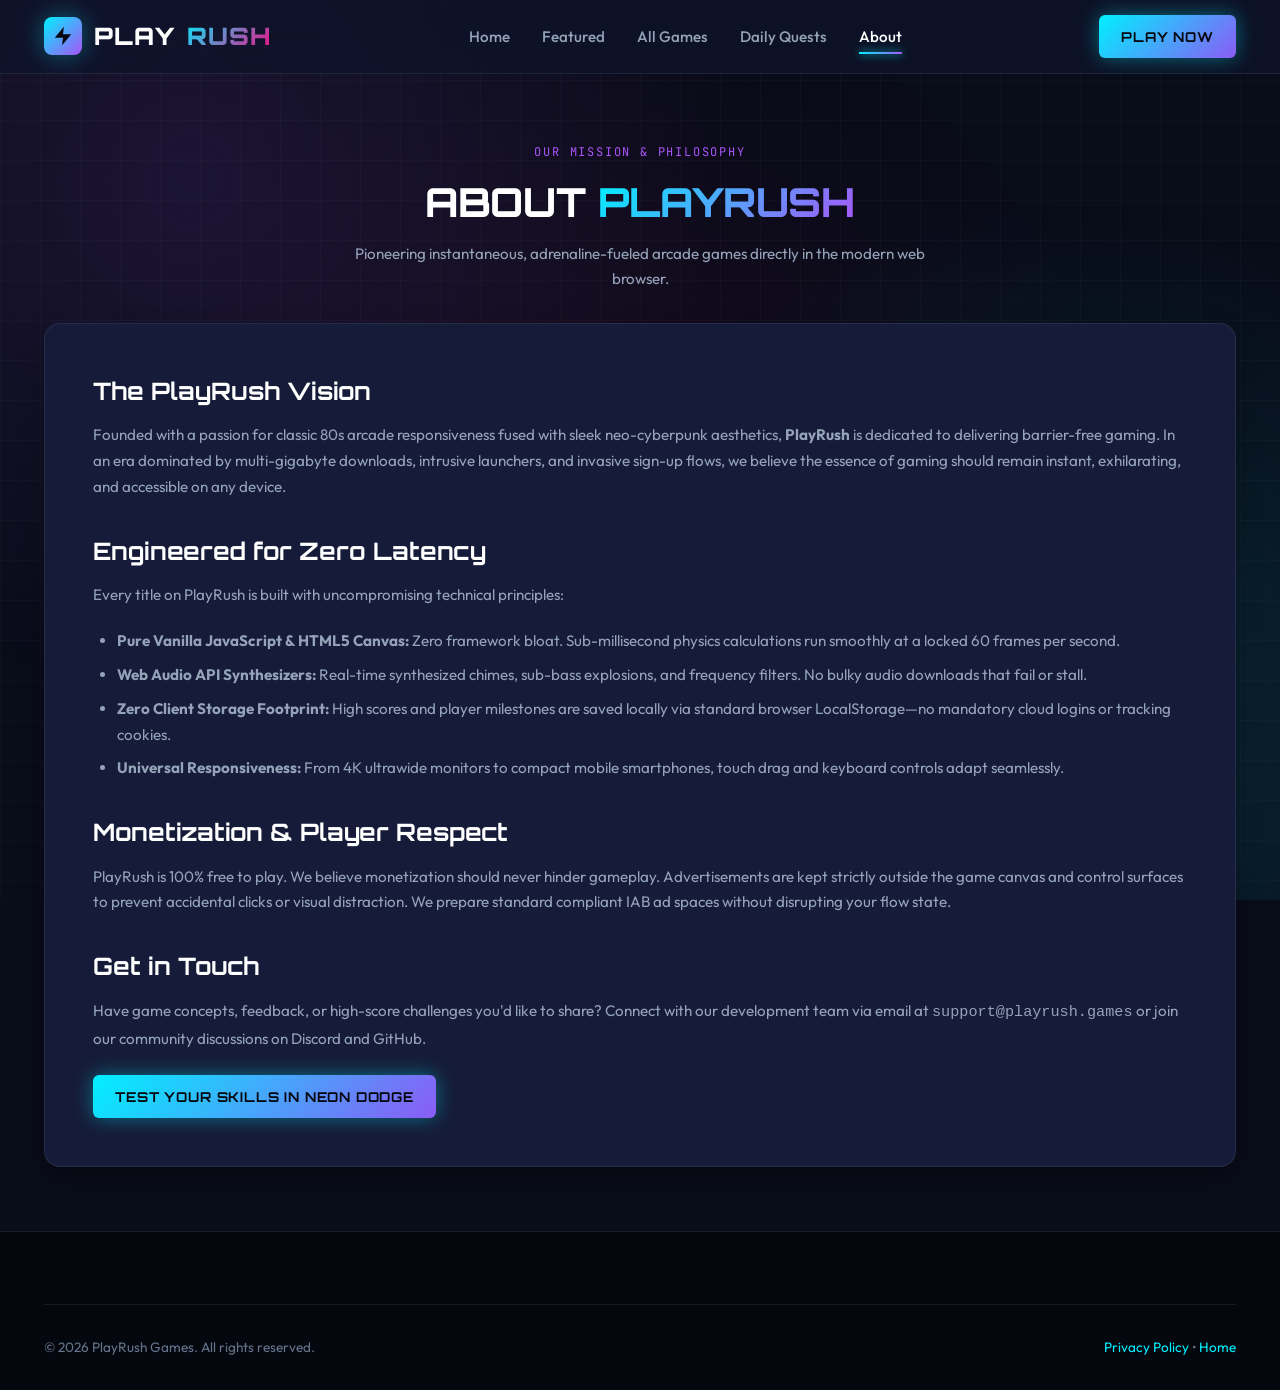
==== about.html @ 9c7b3090 "Initial PlayRush release" ====
<!DOCTYPE html>
<html lang="en">
<head>
  <meta charset="UTF-8">
  <meta name="viewport" content="width=device-width, initial-scale=1.0">
  <title>About PlayRush - Next-Gen Browser Arcade Gaming</title>
  
  <meta name="description" content="Discover the story behind PlayRush, our philosophy on free, instant-play browser gaming, and the engineering powering our high-performance Canvas arcade titles.">
  <meta name="keywords" content="about playrush, browser arcade games, indie game development, html5 gaming, neon dodge">
  <meta name="robots" content="index, follow">
  <link rel="canonical" href="https://playrush.games/about.html">

  <link rel="icon" type="image/svg+xml" href="data:image/svg+xml,<svg xmlns='http://www.w3.org/2000/svg' viewBox='0 0 24 24'><rect width='24' height='24' rx='6' fill='%2300f0ff'/><path d='M13 2L3 14h9l-1 8 10-12h-9l1-8z' fill='%2305070f'/></svg>">
  <link rel="stylesheet" href="style.css">
</head>
<body>

  <!-- Navigation Bar -->
  <header class="navbar" role="banner">
    <div class="container">
      <a href="index.html" class="brand" aria-label="PlayRush Home">
        <div class="brand-icon">
          <svg viewBox="0 0 24 24"><path d="M13 2L3 14h9l-1 8 10-12h-9l1-8z"/></svg>
        </div>
        PLAY<span class="brand-accent">RUSH</span>
      </a>

      <nav aria-label="Main Navigation">
        <ul class="nav-menu">
          <li><a href="index.html#hero" class="nav-link">Home</a></li>
          <li><a href="index.html#featured" class="nav-link">Featured</a></li>
          <li><a href="index.html#games" class="nav-link">All Games</a></li>
          <li><a href="index.html#challenges" class="nav-link">Daily Quests</a></li>
          <li><a href="about.html" class="nav-link active">About</a></li>
        </ul>
      </nav>

      <div class="nav-actions">
        <a href="games/neon-dodge.html" class="btn-primary">
          PLAY NOW
        </a>
        <button class="mobile-toggle" aria-label="Toggle navigation menu">
          <span></span><span></span><span></span>
        </button>
      </div>
    </div>
  </header>

  <main>
    <div class="container">
      <div class="static-page-header">
        <span class="section-tag">OUR MISSION &amp; PHILOSOPHY</span>
        <h1 class="section-title">ABOUT <span>PLAYRUSH</span></h1>
        <p class="section-desc">Pioneering instantaneous, adrenaline-fueled arcade games directly in the modern web browser.</p>
      </div>

      <article class="static-content-card">
        <h2>The PlayRush Vision</h2>
        <p>
          Founded with a passion for classic 80s arcade responsiveness fused with sleek neo-cyberpunk aesthetics, <strong>PlayRush</strong> is dedicated to delivering barrier-free gaming. In an era dominated by multi-gigabyte downloads, intrusive launchers, and invasive sign-up flows, we believe the essence of gaming should remain instant, exhilarating, and accessible on any device.
        </p>

        <h2>Engineered for Zero Latency</h2>
        <p>
          Every title on PlayRush is built with uncompromising technical principles:
        </p>
        <ul>
          <li><strong>Pure Vanilla JavaScript &amp; HTML5 Canvas:</strong> Zero framework bloat. Sub-millisecond physics calculations run smoothly at a locked 60 frames per second.</li>
          <li><strong>Web Audio API Synthesizers:</strong> Real-time synthesized chimes, sub-bass explosions, and frequency filters. No bulky audio downloads that fail or stall.</li>
          <li><strong>Zero Client Storage Footprint:</strong> High scores and player milestones are saved locally via standard browser LocalStorage—no mandatory cloud logins or tracking cookies.</li>
          <li><strong>Universal Responsiveness:</strong> From 4K ultrawide monitors to compact mobile smartphones, touch drag and keyboard controls adapt seamlessly.</li>
        </ul>

        <h2>Monetization &amp; Player Respect</h2>
        <p>
          PlayRush is 100% free to play. We believe monetization should never hinder gameplay. Advertisements are kept strictly outside the game canvas and control surfaces to prevent accidental clicks or visual distraction. We prepare standard compliant IAB ad spaces without disrupting your flow state.
        </p>

        <h2 id="contact">Get in Touch</h2>
        <p>
          Have game concepts, feedback, or high-score challenges you'd like to share? Connect with our development team via email at <code>support@playrush.games</code> or join our community discussions on Discord and GitHub.
        </p>
        <div style="margin-top: 1.5rem;">
          <a href="games/neon-dodge.html" class="btn-primary">TEST YOUR SKILLS IN NEON DODGE</a>
        </div>
      </article>
    </div>
  </main>

  <footer class="footer">
    <div class="container">
      <div class="footer-bottom">
        <div>&copy; 2026 PlayRush Games. All rights reserved.</div>
        <div><a href="privacy.html" style="color: var(--neon-cyan);">Privacy Policy</a> &bull; <a href="index.html" style="color: var(--neon-cyan);">Home</a></div>
      </div>
    </div>
  </footer>

  <script src="script.js"></script>
</body>
</html>
---- style.css ----
/* ==========================================================================
   PlayRush - Modern Gaming Portal Theme
   Tech: Pure CSS3, CSS Custom Properties, Flexbox & Grid, Glassmorphism
   ========================================================================== */

@import url('https://fonts.googleapis.com/css2?family=Orbitron:wght@400;600;700;900&family=Outfit:wght@300;400;500;600;700;800&family=JetBrains+Mono:wght@400;600&display=swap');

:root {
  /* Color Palette */
  --bg-darkest: #05070f;
  --bg-primary: #090c19;
  --bg-secondary: #0f142b;
  --bg-card: #151b38;
  --bg-card-hover: #1c244c;
  --bg-glass: rgba(15, 20, 43, 0.78);
  --bg-glass-card: rgba(21, 27, 56, 0.7);

  /* Neon Accents */
  --neon-cyan: #00f0ff;
  --neon-cyan-glow: rgba(0, 240, 255, 0.5);
  --neon-purple: #a855f7;
  --neon-purple-glow: rgba(168, 85, 247, 0.5);
  --neon-pink: #ff007f;
  --neon-pink-glow: rgba(255, 0, 127, 0.45);
  --neon-green: #00ff88;
  --neon-green-glow: rgba(0, 255, 136, 0.45);
  --neon-amber: #fbbf24;
  --neon-amber-glow: rgba(251, 191, 36, 0.45);

  /* Text Colors */
  --text-main: #f8fafc;
  --text-secondary: #94a3b8;
  --text-muted: #64748b;
  --text-highlight: #ffffff;

  /* Borders & Shadows */
  --border-subtle: rgba(255, 255, 255, 0.08);
  --border-card: rgba(168, 85, 247, 0.2);
  --border-focus: rgba(0, 240, 255, 0.8);
  --shadow-card: 0 10px 30px -10px rgba(0, 0, 0, 0.6);
  --shadow-neon-cyan: 0 0 25px rgba(0, 240, 255, 0.35);
  --shadow-neon-purple: 0 0 25px rgba(168, 85, 247, 0.35);
  --shadow-neon-pink: 0 0 25px rgba(255, 0, 127, 0.35);

  /* Fonts */
  --font-heading: 'Orbitron', -apple-system, BlinkMacSystemFont, sans-serif;
  --font-body: 'Outfit', -apple-system, BlinkMacSystemFont, sans-serif;
  --font-mono: 'JetBrains Mono', monospace;

  /* Transitions */
  --transition-fast: 0.15s ease;
  --transition-normal: 0.3s cubic-bezier(0.16, 1, 0.3, 1);
  --transition-slow: 0.5s cubic-bezier(0.16, 1, 0.3, 1);

  /* Layout */
  --container-max-width: 1240px;
  --nav-height: 74px;
}

/* ==========================================================================
   Base & Reset
   ========================================================================== */
*, *::before, *::after {
  box-sizing: border-box;
  margin: 0;
  padding: 0;
}

html {
  scroll-behavior: smooth;
  font-size: 16px;
  color-scheme: dark;
}

body {
  font-family: var(--font-body);
  background-color: var(--bg-primary);
  color: var(--text-main);
  line-height: 1.6;
  overflow-x: hidden;
  position: relative;
  min-height: 100vh;
  display: flex;
  flex-direction: column;
}

/* Cyber grid ambient background */
body::before {
  content: '';
  position: fixed;
  top: 0;
  left: 0;
  right: 0;
  bottom: 0;
  background-image: 
    linear-gradient(to right, rgba(255, 255, 255, 0.02) 1px, transparent 1px),
    linear-gradient(to bottom, rgba(255, 255, 255, 0.02) 1px, transparent 1px),
    radial-gradient(circle at 15% 20%, rgba(168, 85, 247, 0.12) 0%, transparent 40%),
    radial-gradient(circle at 85% 80%, rgba(0, 240, 255, 0.12) 0%, transparent 40%),
    radial-gradient(circle at 50% 50%, rgba(255, 0, 127, 0.05) 0%, transparent 60%);
  background-size: 40px 40px, 40px 40px, auto, auto, auto;
  pointer-events: none;
  z-index: -1;
}

a {
  color: inherit;
  text-decoration: none;
}

img {
  max-width: 100%;
  display: block;
}

button, input {
  font-family: inherit;
}

button {
  cursor: pointer;
  border: none;
  background: none;
}

/* Container */
.container {
  width: 100%;
  max-width: var(--container-max-width);
  margin-left: auto;
  margin-right: auto;
  padding-left: 1.5rem;
  padding-right: 1.5rem;
}

/* ==========================================================================
   Navigation Bar
   ========================================================================== */
.navbar {
  position: sticky;
  top: 0;
  height: var(--nav-height);
  background-color: var(--bg-glass);
  backdrop-filter: blur(16px);
  -webkit-backdrop-filter: blur(16px);
  border-bottom: 1px solid var(--border-subtle);
  z-index: 1000;
  display: flex;
  align-items: center;
  transition: all var(--transition-normal);
}

.navbar.scrolled {
  background-color: rgba(9, 12, 25, 0.95);
  border-bottom-color: rgba(0, 240, 255, 0.2);
  box-shadow: 0 4px 20px rgba(0, 0, 0, 0.4);
}

.navbar .container {
  display: flex;
  align-items: center;
  justify-content: space-between;
}

/* Brand Logo */
.brand {
  display: flex;
  align-items: center;
  gap: 0.75rem;
  font-family: var(--font-heading);
  font-weight: 900;
  font-size: 1.5rem;
  letter-spacing: 0.05em;
  color: var(--text-highlight);
  text-transform: uppercase;
}

.brand-icon {
  width: 38px;
  height: 38px;
  background: linear-gradient(135deg, var(--neon-cyan), var(--neon-purple));
  border-radius: 8px;
  display: flex;
  align-items: center;
  justify-content: center;
  box-shadow: var(--shadow-neon-cyan);
  transition: transform var(--transition-fast);
}

.brand:hover .brand-icon {
  transform: rotate(10deg) scale(1.08);
}

.brand-icon svg {
  width: 22px;
  height: 22px;
  fill: #05070f;
}

.brand-accent {
  background: linear-gradient(135deg, var(--neon-cyan), var(--neon-pink));
  -webkit-background-clip: text;
  -webkit-text-fill-color: transparent;
}

/* Nav Links */
.nav-menu {
  display: flex;
  align-items: center;
  list-style: none;
  gap: 2rem;
}

.nav-link {
  font-weight: 500;
  font-size: 0.95rem;
  color: var(--text-secondary);
  position: relative;
  padding: 0.5rem 0;
  transition: color var(--transition-fast);
}

.nav-link::after {
  content: '';
  position: absolute;
  bottom: 0;
  left: 0;
  width: 0;
  height: 2px;
  background: linear-gradient(90deg, var(--neon-cyan), var(--neon-purple));
  transition: width var(--transition-normal);
  box-shadow: 0 0 8px var(--neon-cyan);
}

.nav-link:hover, .nav-link.active {
  color: var(--text-highlight);
}

.nav-link:hover::after, .nav-link.active::after {
  width: 100%;
}

/* Nav Actions */
.nav-actions {
  display: flex;
  align-items: center;
  gap: 1rem;
}

.nav-score-badge {
  display: flex;
  align-items: center;
  gap: 0.5rem;
  padding: 0.4rem 0.85rem;
  background: rgba(255, 255, 255, 0.04);
  border: 1px solid var(--border-subtle);
  border-radius: 9999px;
  font-family: var(--font-mono);
  font-size: 0.8rem;
  color: var(--neon-amber);
}

.nav-score-badge svg {
  width: 14px;
  height: 14px;
  fill: var(--neon-amber);
}

/* Primary CTA Button */
.btn-primary {
  display: inline-flex;
  align-items: center;
  justify-content: center;
  gap: 0.5rem;
  padding: 0.65rem 1.4rem;
  background: linear-gradient(135deg, #00f0ff, #8b5cf6);
  color: #05070f;
  font-family: var(--font-heading);
  font-weight: 700;
  font-size: 0.85rem;
  letter-spacing: 0.06em;
  text-transform: uppercase;
  border-radius: 6px;
  position: relative;
  overflow: hidden;
  box-shadow: 0 0 20px rgba(0, 240, 255, 0.4);
  transition: all var(--transition-normal);
}

.btn-primary::before {
  content: '';
  position: absolute;
  top: 0;
  left: -100%;
  width: 100%;
  height: 100%;
  background: linear-gradient(90deg, transparent, rgba(255, 255, 255, 0.4), transparent);
  transition: left 0.6s ease;
}

.btn-primary:hover {
  transform: translateY(-2px);
  box-shadow: 0 0 30px rgba(0, 240, 255, 0.7);
  color: #000;
}

.btn-primary:hover::before {
  left: 100%;
}

.btn-secondary {
  display: inline-flex;
  align-items: center;
  justify-content: center;
  gap: 0.5rem;
  padding: 0.65rem 1.4rem;
  background: rgba(255, 255, 255, 0.05);
  border: 1px solid var(--border-subtle);
  color: var(--text-main);
  font-family: var(--font-heading);
  font-weight: 600;
  font-size: 0.85rem;
  letter-spacing: 0.06em;
  text-transform: uppercase;
  border-radius: 6px;
  transition: all var(--transition-normal);
}

.btn-secondary:hover {
  background: rgba(255, 255, 255, 0.1);
  border-color: var(--neon-purple);
  color: var(--neon-purple);
  box-shadow: var(--shadow-neon-purple);
  transform: translateY(-2px);
}

/* Mobile Toggle Hamburger */
.mobile-toggle {
  display: none;
  flex-direction: column;
  justify-content: space-between;
  width: 26px;
  height: 20px;
  background: none;
  border: none;
  cursor: pointer;
  z-index: 1001;
}

.mobile-toggle span {
  display: block;
  width: 100%;
  height: 2px;
  background-color: var(--text-main);
  border-radius: 2px;
  transition: all var(--transition-normal);
}

.mobile-toggle.active span:nth-child(1) {
  transform: translateY(9px) rotate(45deg);
}

.mobile-toggle.active span:nth-child(2) {
  opacity: 0;
}

.mobile-toggle.active span:nth-child(3) {
  transform: translateY(-9px) rotate(-45deg);
}

/* ==========================================================================
   Hero Section
   ========================================================================== */
.hero {
  position: relative;
  padding: 4.5rem 0 3.5rem;
  overflow: hidden;
}

.hero-layout {
  display: grid;
  grid-template-columns: 1.15fr 0.85fr;
  align-items: center;
  gap: 3.5rem;
}

.hero-tag {
  display: inline-flex;
  align-items: center;
  gap: 0.6rem;
  padding: 0.35rem 0.85rem;
  background: rgba(0, 240, 255, 0.08);
  border: 1px solid rgba(0, 240, 255, 0.25);
  border-radius: 9999px;
  font-family: var(--font-mono);
  font-size: 0.75rem;
  color: var(--neon-cyan);
  text-transform: uppercase;
  letter-spacing: 0.1em;
  margin-bottom: 1.5rem;
}

.pulse-dot {
  width: 8px;
  height: 8px;
  background-color: var(--neon-cyan);
  border-radius: 50%;
  box-shadow: 0 0 10px var(--neon-cyan);
  animation: pulse 1.8s infinite;
}

@keyframes pulse {
  0% { transform: scale(0.9); opacity: 0.6; }
  50% { transform: scale(1.3); opacity: 1; }
  100% { transform: scale(0.9); opacity: 0.6; }
}

.hero-title {
  font-family: var(--font-heading);
  font-size: clamp(2.5rem, 5.5vw, 4.2rem);
  font-weight: 900;
  line-height: 1.05;
  letter-spacing: -0.02em;
  margin-bottom: 1.25rem;
  text-transform: uppercase;
}

.hero-title span {
  display: block;
  background: linear-gradient(135deg, #ffffff 20%, var(--neon-cyan) 60%, var(--neon-purple) 95%);
  -webkit-background-clip: text;
  -webkit-text-fill-color: transparent;
  filter: drop-shadow(0 0 30px rgba(0, 240, 255, 0.3));
}

.hero-subtitle {
  font-size: clamp(1.05rem, 2vw, 1.3rem);
  color: var(--text-secondary);
  max-width: 540px;
  margin-bottom: 2.25rem;
  font-weight: 400;
}

.hero-buttons {
  display: flex;
  flex-wrap: wrap;
  gap: 1.25rem;
  margin-bottom: 2.5rem;
}

.hero-buttons .btn-primary {
  padding: 0.9rem 2.2rem;
  font-size: 1rem;
}

.hero-buttons .btn-secondary {
  padding: 0.9rem 2rem;
  font-size: 1rem;
}

/* Hero Stats */
.hero-features {
  display: flex;
  gap: 2rem;
  border-top: 1px solid var(--border-subtle);
  padding-top: 1.75rem;
}

.hero-feature-item {
  display: flex;
  flex-direction: column;
}

.hero-feature-value {
  font-family: var(--font-heading);
  font-size: 1.4rem;
  font-weight: 800;
  color: var(--text-highlight);
}

.hero-feature-label {
  font-size: 0.8rem;
  color: var(--text-muted);
  text-transform: uppercase;
  letter-spacing: 0.05em;
}

/* Hero Interactive Visual / Showpiece */
.hero-visual {
  position: relative;
}

.hero-preview-card {
  background: linear-gradient(160deg, rgba(21, 27, 56, 0.9) 0%, rgba(13, 17, 39, 0.95) 100%);
  border: 1px solid rgba(0, 240, 255, 0.3);
  border-radius: 16px;
  overflow: hidden;
  box-shadow: 0 20px 50px -10px rgba(0, 0, 0, 0.7), 0 0 30px rgba(0, 240, 255, 0.15);
  transition: transform var(--transition-normal), box-shadow var(--transition-normal);
  position: relative;
}

.hero-preview-card:hover {
  transform: translateY(-6px);
  box-shadow: 0 30px 60px -10px rgba(0, 0, 0, 0.8), 0 0 40px rgba(0, 240, 255, 0.3);
  border-color: var(--neon-cyan);
}

.preview-canvas-wrapper {
  position: relative;
  width: 100%;
  height: 280px;
  background: #060914;
  overflow: hidden;
}

#heroDemoCanvas {
  width: 100%;
  height: 100%;
  display: block;
}

.preview-overlay {
  position: absolute;
  top: 1rem;
  left: 1rem;
  right: 1rem;
  display: flex;
  justify-content: space-between;
  align-items: center;
  pointer-events: none;
}

.live-badge {
  display: flex;
  align-items: center;
  gap: 0.4rem;
  background: rgba(0, 0, 0, 0.65);
  backdrop-filter: blur(8px);
  padding: 0.3rem 0.7rem;
  border-radius: 9999px;
  font-family: var(--font-mono);
  font-size: 0.75rem;
  color: var(--neon-green);
  border: 1px solid rgba(0, 255, 136, 0.3);
}

.live-badge span {
  width: 6px;
  height: 6px;
  background-color: var(--neon-green);
  border-radius: 50%;
  box-shadow: 0 0 6px var(--neon-green);
}

.preview-score-pill {
  background: rgba(0, 0, 0, 0.65);
  backdrop-filter: blur(8px);
  padding: 0.3rem 0.8rem;
  border-radius: 9999px;
  font-family: var(--font-mono);
  font-size: 0.75rem;
  color: var(--neon-amber);
  border: 1px solid rgba(251, 191, 36, 0.3);
}

.preview-content {
  padding: 1.5rem;
  display: flex;
  flex-direction: column;
  gap: 0.75rem;
}

.preview-title-row {
  display: flex;
  align-items: center;
  justify-content: space-between;
}

.preview-game-name {
  font-family: var(--font-heading);
  font-size: 1.3rem;
  font-weight: 800;
  color: var(--text-highlight);
  display: flex;
  align-items: center;
  gap: 0.5rem;
}

.preview-desc {
  font-size: 0.9rem;
  color: var(--text-secondary);
}

.preview-cta-btn {
  margin-top: 0.5rem;
  width: 100%;
  padding: 0.8rem;
  background: linear-gradient(135deg, var(--neon-cyan), var(--neon-purple));
  color: #05070f;
  font-family: var(--font-heading);
  font-weight: 800;
  font-size: 0.9rem;
  letter-spacing: 0.08em;
  text-transform: uppercase;
  border-radius: 8px;
  display: flex;
  align-items: center;
  justify-content: center;
  gap: 0.5rem;
  transition: all var(--transition-normal);
}

.preview-cta-btn:hover {
  transform: translateY(-2px);
  box-shadow: 0 0 25px rgba(0, 240, 255, 0.6);
  color: #000;
}

/* ==========================================================================
   Monetization / Advertisement Container Component
   ========================================================================== */
.ad-slot-wrapper {
  margin: 2.5rem auto;
  width: 100%;
  display: flex;
  flex-direction: column;
  align-items: center;
  justify-content: center;
}

.ad-label {
  font-family: var(--font-mono);
  font-size: 0.65rem;
  text-transform: uppercase;
  letter-spacing: 0.12em;
  color: var(--text-muted);
  margin-bottom: 0.4rem;
  display: flex;
  align-items: center;
  gap: 0.4rem;
}

.ad-label::before, .ad-label::after {
  content: '';
  display: inline-block;
  width: 20px;
  height: 1px;
  background-color: var(--border-subtle);
}

.ad-container {
  width: 100%;
  max-width: 728px;
  min-height: 90px;
  background: rgba(15, 20, 43, 0.4);
  border: 1px dashed rgba(255, 255, 255, 0.12);
  border-radius: 8px;
  display: flex;
  flex-direction: column;
  align-items: center;
  justify-content: center;
  padding: 1rem;
  text-align: center;
  position: relative;
  overflow: hidden;
  transition: border-color var(--transition-normal);
}

.ad-container:hover {
  border-color: rgba(168, 85, 247, 0.3);
}

.ad-container-text {
  font-size: 0.78rem;
  color: var(--text-muted);
  max-width: 480px;
}

.ad-container-text strong {
  color: var(--text-secondary);
}

/* Responsive ad rectangle */
.ad-container.ad-rectangle {
  max-width: 300px;
  min-height: 250px;
}

/* ==========================================================================
   Section Headers
   ========================================================================== */
.section-header {
  text-align: center;
  margin-bottom: 3rem;
  position: relative;
}

.section-tag {
  display: inline-block;
  font-family: var(--font-mono);
  font-size: 0.75rem;
  color: var(--neon-purple);
  text-transform: uppercase;
  letter-spacing: 0.15em;
  margin-bottom: 0.5rem;
}

.section-title {
  font-family: var(--font-heading);
  font-size: clamp(1.8rem, 3.5vw, 2.5rem);
  font-weight: 800;
  color: var(--text-highlight);
  text-transform: uppercase;
  letter-spacing: -0.01em;
}

.section-title span {
  background: linear-gradient(135deg, var(--neon-cyan), var(--neon-purple));
  -webkit-background-clip: text;
  -webkit-text-fill-color: transparent;
}

.section-desc {
  max-width: 600px;
  margin: 0.5rem auto 0;
  color: var(--text-secondary);
  font-size: 0.95rem;
}

/* ==========================================================================
   Featured Game Showcase Section
   ========================================================================== */
.featured-section {
  padding: 3.5rem 0;
}

.featured-card {
  background: linear-gradient(145deg, rgba(21, 27, 56, 0.8) 0%, rgba(13, 17, 39, 0.9) 100%);
  border: 1px solid rgba(0, 240, 255, 0.25);
  border-radius: 20px;
  padding: 2.5rem;
  display: grid;
  grid-template-columns: 1.1fr 0.9fr;
  gap: 3rem;
  align-items: center;
  position: relative;
  overflow: hidden;
  box-shadow: var(--shadow-card), 0 0 40px rgba(0, 240, 255, 0.1);
}

.featured-card::before {
  content: '';
  position: absolute;
  top: 0;
  right: 0;
  width: 300px;
  height: 300px;
  background: radial-gradient(circle, rgba(168, 85, 247, 0.15) 0%, transparent 70%);
  pointer-events: none;
}

.featured-badge-row {
  display: flex;
  align-items: center;
  gap: 0.75rem;
  margin-bottom: 1rem;
}

.badge-featured {
  padding: 0.3rem 0.8rem;
  background: linear-gradient(135deg, var(--neon-pink), var(--neon-purple));
  color: #fff;
  border-radius: 6px;
  font-family: var(--font-heading);
  font-size: 0.7rem;
  font-weight: 700;
  letter-spacing: 0.08em;
  text-transform: uppercase;
}

.badge-genre {
  padding: 0.3rem 0.8rem;
  background: rgba(255, 255, 255, 0.06);
  border: 1px solid var(--border-subtle);
  border-radius: 6px;
  font-family: var(--font-mono);
  font-size: 0.7rem;
  color: var(--neon-cyan);
}

.featured-title {
  font-family: var(--font-heading);
  font-size: 2.4rem;
  font-weight: 900;
  color: var(--text-highlight);
  margin-bottom: 0.75rem;
  text-transform: uppercase;
}

.featured-title span {
  color: var(--neon-cyan);
  text-shadow: 0 0 20px var(--neon-cyan-glow);
}

.featured-description {
  color: var(--text-secondary);
  font-size: 1rem;
  margin-bottom: 1.75rem;
  line-height: 1.7;
}

.featured-stats-grid {
  display: grid;
  grid-template-columns: repeat(3, 1fr);
  gap: 1rem;
  margin-bottom: 2rem;
  background: rgba(9, 12, 25, 0.6);
  padding: 1rem 1.25rem;
  border-radius: 12px;
  border: 1px solid var(--border-subtle);
}

.stat-item {
  display: flex;
  flex-direction: column;
}

.stat-label {
  font-size: 0.75rem;
  color: var(--text-muted);
  text-transform: uppercase;
  font-family: var(--font-mono);
}

.stat-value {
  font-family: var(--font-heading);
  font-size: 1.2rem;
  font-weight: 700;
  color: var(--text-highlight);
}

.stat-value.highlight {
  color: var(--neon-amber);
  text-shadow: 0 0 10px var(--neon-amber-glow);
}

.featured-actions {
  display: flex;
  align-items: center;
  gap: 1.25rem;
  flex-wrap: wrap;
}

/* Featured Media Graphic */
.featured-graphic {
  position: relative;
  aspect-ratio: 16 / 10;
  border-radius: 14px;
  overflow: hidden;
  background: #060814;
  border: 1px solid rgba(0, 240, 255, 0.3);
  box-shadow: 0 10px 30px rgba(0, 0, 0, 0.5);
}

.featured-graphic-inner {
  width: 100%;
  height: 100%;
  display: flex;
  align-items: center;
  justify-content: center;
  position: relative;
  background: radial-gradient(circle at center, #151b38 0%, #060814 100%);
}

.featured-graphic svg.game-art {
  width: 80%;
  height: 80%;
  filter: drop-shadow(0 0 20px rgba(0, 240, 255, 0.5));
  animation: floatArt 4s ease-in-out infinite;
}

@keyframes floatArt {
  0%, 100% { transform: translateY(0) rotate(0deg); }
  50% { transform: translateY(-8px) rotate(1deg); }
}

/* ==========================================================================
   Games Collection / Grid Section
   ========================================================================== */
.games-section {
  padding: 4rem 0;
}

/* Filter Tabs */
.filter-bar {
  display: flex;
  align-items: center;
  justify-content: center;
  gap: 0.75rem;
  margin-bottom: 2.5rem;
  flex-wrap: wrap;
}

.filter-btn {
  padding: 0.55rem 1.25rem;
  background: rgba(255, 255, 255, 0.04);
  border: 1px solid var(--border-subtle);
  border-radius: 9999px;
  color: var(--text-secondary);
  font-size: 0.85rem;
  font-weight: 600;
  transition: all var(--transition-fast);
}

.filter-btn:hover {
  background: rgba(255, 255, 255, 0.09);
  color: var(--text-highlight);
}

.filter-btn.active {
  background: linear-gradient(135deg, rgba(0, 240, 255, 0.2), rgba(168, 85, 247, 0.2));
  border-color: var(--neon-cyan);
  color: var(--neon-cyan);
  box-shadow: 0 0 15px rgba(0, 240, 255, 0.25);
}

/* Game Cards Grid */
.games-grid {
  display: grid;
  grid-template-columns: repeat(auto-fill, minmax(320px, 1fr));
  gap: 2rem;
}

.game-card {
  background: var(--bg-card);
  border: 1px solid var(--border-subtle);
  border-radius: 16px;
  overflow: hidden;
  transition: all var(--transition-normal);
  display: flex;
  flex-direction: column;
  position: relative;
}

.game-card:hover {
  transform: translateY(-8px);
  border-color: rgba(0, 240, 255, 0.4);
  box-shadow: 0 20px 40px -10px rgba(0, 0, 0, 0.7), 0 0 25px rgba(0, 240, 255, 0.2);
}

.game-card-thumb {
  position: relative;
  aspect-ratio: 16 / 9;
  background: #0a0d1d;
  overflow: hidden;
  display: flex;
  align-items: center;
  justify-content: center;
}

.game-card-thumb svg {
  width: 60%;
  height: 60%;
  transition: transform var(--transition-normal);
}

.game-card:hover .game-card-thumb svg {
  transform: scale(1.1);
}

.game-card-badge {
  position: absolute;
  top: 0.85rem;
  left: 0.85rem;
  padding: 0.25rem 0.65rem;
  border-radius: 6px;
  font-family: var(--font-heading);
  font-size: 0.65rem;
  font-weight: 700;
  letter-spacing: 0.05em;
  text-transform: uppercase;
}

.badge-live {
  background: var(--neon-green);
  color: #05070f;
  box-shadow: 0 0 10px rgba(0, 255, 136, 0.5);
}

.badge-soon {
  background: rgba(168, 85, 247, 0.25);
  border: 1px solid var(--neon-purple);
  color: #d8b4fe;
}

.game-card-rating {
  position: absolute;
  top: 0.85rem;
  right: 0.85rem;
  background: rgba(0, 0, 0, 0.7);
  backdrop-filter: blur(6px);
  padding: 0.25rem 0.6rem;
  border-radius: 9999px;
  font-family: var(--font-mono);
  font-size: 0.75rem;
  color: var(--neon-amber);
  display: flex;
  align-items: center;
  gap: 0.3rem;
}

.game-card-rating svg {
  width: 12px;
  height: 12px;
  fill: var(--neon-amber);
}

.game-card-body {
  padding: 1.5rem;
  display: flex;
  flex-direction: column;
  flex-grow: 1;
}

.game-card-tags {
  display: flex;
  gap: 0.5rem;
  margin-bottom: 0.6rem;
  flex-wrap: wrap;
}

.game-mini-tag {
  font-family: var(--font-mono);
  font-size: 0.65rem;
  color: var(--text-muted);
  background: rgba(255, 255, 255, 0.03);
  padding: 0.15rem 0.5rem;
  border-radius: 4px;
}

.game-card-title {
  font-family: var(--font-heading);
  font-size: 1.25rem;
  font-weight: 700;
  color: var(--text-highlight);
  margin-bottom: 0.5rem;
}

.game-card-desc {
  font-size: 0.85rem;
  color: var(--text-secondary);
  line-height: 1.5;
  margin-bottom: 1.25rem;
  flex-grow: 1;
}

.game-card-footer {
  display: flex;
  align-items: center;
  justify-content: space-between;
  border-top: 1px solid var(--border-subtle);
  padding-top: 1rem;
}

.game-card-btn {
  width: 100%;
  padding: 0.65rem 1rem;
  border-radius: 6px;
  font-family: var(--font-heading);
  font-size: 0.8rem;
  font-weight: 700;
  letter-spacing: 0.05em;
  text-transform: uppercase;
  text-align: center;
  transition: all var(--transition-fast);
}

.game-card-btn.playable {
  background: linear-gradient(135deg, var(--neon-cyan), var(--neon-purple));
  color: #05070f;
  box-shadow: 0 0 15px rgba(0, 240, 255, 0.3);
}

.game-card-btn.playable:hover {
  box-shadow: 0 0 25px rgba(0, 240, 255, 0.6);
  transform: translateY(-2px);
}

.game-card-btn.disabled {
  background: rgba(255, 255, 255, 0.05);
  border: 1px solid var(--border-subtle);
  color: var(--text-muted);
  cursor: pointer;
}

.game-card-btn.disabled:hover {
  background: rgba(255, 255, 255, 0.08);
  color: var(--neon-purple);
  border-color: var(--neon-purple);
}

/* ==========================================================================
   Daily Challenges Section
   ========================================================================== */
.challenges-section {
  padding: 4rem 0;
  position: relative;
}

.challenge-box {
  background: linear-gradient(160deg, rgba(21, 27, 56, 0.8) 0%, rgba(15, 20, 43, 0.95) 100%);
  border: 1px solid var(--border-card);
  border-radius: 20px;
  padding: 2.5rem;
  box-shadow: var(--shadow-card);
}

.challenge-header-row {
  display: flex;
  align-items: center;
  justify-content: space-between;
  margin-bottom: 2rem;
  flex-wrap: wrap;
  gap: 1rem;
}

.challenge-countdown {
  display: flex;
  align-items: center;
  gap: 0.6rem;
  background: rgba(0, 0, 0, 0.4);
  padding: 0.5rem 1rem;
  border-radius: 9999px;
  border: 1px solid var(--border-subtle);
  font-family: var(--font-mono);
  font-size: 0.85rem;
  color: var(--neon-cyan);
}

.challenge-countdown svg {
  width: 16px;
  height: 16px;
  fill: var(--neon-cyan);
}

.challenge-cards-grid {
  display: grid;
  grid-template-columns: repeat(auto-fit, minmax(280px, 1fr));
  gap: 1.5rem;
}

.challenge-item {
  background: rgba(9, 12, 25, 0.6);
  border: 1px solid var(--border-subtle);
  border-radius: 14px;
  padding: 1.5rem;
  display: flex;
  flex-direction: column;
  gap: 1rem;
  position: relative;
  transition: all var(--transition-normal);
}

.challenge-item:hover {
  border-color: rgba(168, 85, 247, 0.4);
  transform: translateY(-3px);
}

.challenge-item.completed {
  border-color: rgba(0, 255, 136, 0.4);
  background: rgba(0, 255, 136, 0.03);
}

.challenge-top {
  display: flex;
  align-items: flex-start;
  justify-content: space-between;
}

.challenge-icon-box {
  width: 44px;
  height: 44px;
  border-radius: 10px;
  display: flex;
  align-items: center;
  justify-content: center;
  background: rgba(168, 85, 247, 0.15);
  border: 1px solid rgba(168, 85, 247, 0.3);
}

.challenge-icon-box svg {
  width: 22px;
  height: 22px;
  fill: var(--neon-purple);
}

.challenge-xp-badge {
  font-family: var(--font-mono);
  font-size: 0.75rem;
  color: var(--neon-amber);
  background: rgba(251, 191, 36, 0.1);
  border: 1px solid rgba(251, 191, 36, 0.25);
  padding: 0.2rem 0.5rem;
  border-radius: 6px;
}

.challenge-title {
  font-family: var(--font-heading);
  font-size: 1.05rem;
  font-weight: 700;
  color: var(--text-highlight);
}

.challenge-desc {
  font-size: 0.85rem;
  color: var(--text-secondary);
}

.challenge-progress-bar-bg {
  width: 100%;
  height: 8px;
  background: rgba(255, 255, 255, 0.08);
  border-radius: 9999px;
  overflow: hidden;
  position: relative;
}

.challenge-progress-fill {
  height: 100%;
  background: linear-gradient(90deg, var(--neon-cyan), var(--neon-purple));
  border-radius: 9999px;
  transition: width 0.6s ease;
}

.challenge-item.completed .challenge-progress-fill {
  background: linear-gradient(90deg, #00ff88, #00f0ff);
}

.challenge-progress-labels {
  display: flex;
  justify-content: space-between;
  font-family: var(--font-mono);
  font-size: 0.75rem;
  color: var(--text-muted);
}

/* ==========================================================================
   How to Play Section
   ========================================================================== */
.how-section {
  padding: 4rem 0;
}

.steps-grid {
  display: grid;
  grid-template-columns: repeat(auto-fit, minmax(250px, 1fr));
  gap: 1.75rem;
}

.step-card {
  background: var(--bg-card);
  border: 1px solid var(--border-subtle);
  border-radius: 16px;
  padding: 2rem 1.5rem;
  text-align: center;
  position: relative;
  transition: all var(--transition-normal);
}

.step-card:hover {
  transform: translateY(-5px);
  border-color: var(--neon-cyan);
  box-shadow: 0 10px 30px rgba(0, 0, 0, 0.5), 0 0 20px rgba(0, 240, 255, 0.15);
}

.step-number {
  position: absolute;
  top: -16px;
  left: 50%;
  transform: translateX(-50%);
  width: 32px;
  height: 32px;
  background: linear-gradient(135deg, var(--neon-cyan), var(--neon-purple));
  color: #05070f;
  border-radius: 50%;
  display: flex;
  align-items: center;
  justify-content: center;
  font-family: var(--font-heading);
  font-weight: 800;
  font-size: 0.85rem;
  box-shadow: 0 0 15px rgba(0, 240, 255, 0.5);
}

.step-icon {
  width: 56px;
  height: 56px;
  margin: 0.5rem auto 1.25rem;
  background: rgba(255, 255, 255, 0.04);
  border: 1px solid var(--border-subtle);
  border-radius: 12px;
  display: flex;
  align-items: center;
  justify-content: center;
}

.step-icon svg {
  width: 28px;
  height: 28px;
  fill: var(--neon-cyan);
}

.step-title {
  font-family: var(--font-heading);
  font-size: 1.15rem;
  font-weight: 700;
  color: var(--text-highlight);
  margin-bottom: 0.5rem;
}

.step-desc {
  font-size: 0.85rem;
  color: var(--text-secondary);
  line-height: 1.5;
}

/* ==========================================================================
   Toast Notification System
   ========================================================================== */
.toast-container {
  position: fixed;
  bottom: 2rem;
  right: 2rem;
  display: flex;
  flex-direction: column;
  gap: 0.75rem;
  z-index: 9999;
  pointer-events: none;
}

.toast {
  pointer-events: auto;
  min-width: 280px;
  max-width: 380px;
  background: rgba(15, 20, 43, 0.95);
  backdrop-filter: blur(12px);
  border: 1px solid var(--neon-cyan);
  border-radius: 10px;
  padding: 0.85rem 1.25rem;
  display: flex;
  align-items: center;
  gap: 0.75rem;
  box-shadow: 0 10px 30px rgba(0, 0, 0, 0.6), 0 0 15px rgba(0, 240, 255, 0.3);
  animation: slideInToast 0.3s cubic-bezier(0.16, 1, 0.3, 1) forwards;
}

.toast.fade-out {
  animation: fadeOutToast 0.3s forwards;
}

@keyframes slideInToast {
  from { transform: translateX(100%); opacity: 0; }
  to { transform: translateX(0); opacity: 1; }
}

@keyframes fadeOutToast {
  from { transform: translateX(0); opacity: 1; }
  to { transform: translateX(100%); opacity: 0; }
}

.toast-icon {
  width: 20px;
  height: 20px;
  flex-shrink: 0;
  fill: var(--neon-cyan);
}

.toast-msg {
  font-size: 0.85rem;
  color: var(--text-main);
}

/* ==========================================================================
   Footer
   ========================================================================== */
.footer {
  margin-top: auto;
  background-color: var(--bg-darkest);
  border-top: 1px solid var(--border-subtle);
  padding: 4.5rem 0 2rem;
  position: relative;
}

.footer-grid {
  display: grid;
  grid-template-columns: 1.5fr 1fr 1fr 1fr;
  gap: 3rem;
  margin-bottom: 3.5rem;
}

.footer-brand-col p {
  color: var(--text-secondary);
  font-size: 0.9rem;
  margin: 1rem 0 1.5rem;
  max-width: 320px;
}

.social-links {
  display: flex;
  gap: 0.75rem;
}

.social-btn {
  width: 38px;
  height: 38px;
  border-radius: 8px;
  background: rgba(255, 255, 255, 0.04);
  border: 1px solid var(--border-subtle);
  display: flex;
  align-items: center;
  justify-content: center;
  transition: all var(--transition-fast);
}

.social-btn svg {
  width: 18px;
  height: 18px;
  fill: var(--text-secondary);
}

.social-btn:hover {
  background: rgba(0, 240, 255, 0.1);
  border-color: var(--neon-cyan);
}

.social-btn:hover svg {
  fill: var(--neon-cyan);
}

.footer-col h4 {
  font-family: var(--font-heading);
  font-size: 0.95rem;
  font-weight: 700;
  color: var(--text-highlight);
  text-transform: uppercase;
  letter-spacing: 0.06em;
  margin-bottom: 1.25rem;
}

.footer-links {
  list-style: none;
  display: flex;
  flex-direction: column;
  gap: 0.7rem;
}

.footer-links a {
  color: var(--text-secondary);
  font-size: 0.88rem;
  transition: color var(--transition-fast);
}

.footer-links a:hover {
  color: var(--neon-cyan);
  padding-left: 4px;
}

.footer-bottom {
  border-top: 1px solid var(--border-subtle);
  padding-top: 2rem;
  display: flex;
  align-items: center;
  justify-content: space-between;
  flex-wrap: wrap;
  gap: 1rem;
  font-size: 0.85rem;
  color: var(--text-muted);
}

/* ==========================================================================
   Static Pages (About & Privacy)
   ========================================================================== */
.static-page-header {
  padding: 4rem 0 2rem;
  text-align: center;
}

.static-content-card {
  background: var(--bg-card);
  border: 1px solid var(--border-subtle);
  border-radius: 16px;
  padding: 3rem;
  margin-bottom: 4rem;
  box-shadow: var(--shadow-card);
}

.static-content-card h2 {
  font-family: var(--font-heading);
  font-size: 1.5rem;
  color: var(--text-highlight);
  margin: 2rem 0 0.75rem;
}

.static-content-card h2:first-child {
  margin-top: 0;
}

.static-content-card p, .static-content-card ul {
  color: var(--text-secondary);
  font-size: 0.95rem;
  line-height: 1.7;
  margin-bottom: 1.25rem;
}

.static-content-card ul {
  padding-left: 1.5rem;
}

.static-content-card li {
  margin-bottom: 0.5rem;
}

/* ==========================================================================
   Responsive Breakpoints
   ========================================================================== */
@media (max-width: 992px) {
  .hero-layout {
    grid-template-columns: 1fr;
    gap: 2.5rem;
    text-align: center;
  }

  .hero-tag {
    margin-left: auto;
    margin-right: auto;
  }

  .hero-subtitle {
    margin-left: auto;
    margin-right: auto;
  }

  .hero-buttons {
    justify-content: center;
  }

  .hero-features {
    justify-content: center;
  }

  .featured-card {
    grid-template-columns: 1fr;
    gap: 2rem;
  }

  .footer-grid {
    grid-template-columns: 1fr 1fr;
    gap: 2rem;
  }
}

@media (max-width: 768px) {
  .mobile-toggle {
    display: flex;
  }

  .nav-menu {
    position: fixed;
    top: var(--nav-height);
    left: 0;
    right: 0;
    background-color: rgba(9, 12, 25, 0.98);
    backdrop-filter: blur(20px);
    flex-direction: column;
    padding: 2.5rem 1.5rem;
    gap: 1.5rem;
    border-bottom: 1px solid var(--border-subtle);
    transform: translateY(-120%);
    opacity: 0;
    visibility: hidden;
    transition: all var(--transition-normal);
  }

  .nav-menu.open {
    transform: translateY(0);
    opacity: 1;
    visibility: visible;
  }

  .nav-actions .btn-primary {
    display: none;
  }

  .featured-stats-grid {
    grid-template-columns: 1fr;
    gap: 0.75rem;
  }

  .footer-grid {
    grid-template-columns: 1fr;
    gap: 2.5rem;
  }

  .footer-bottom {
    flex-direction: column;
    text-align: center;
  }
}
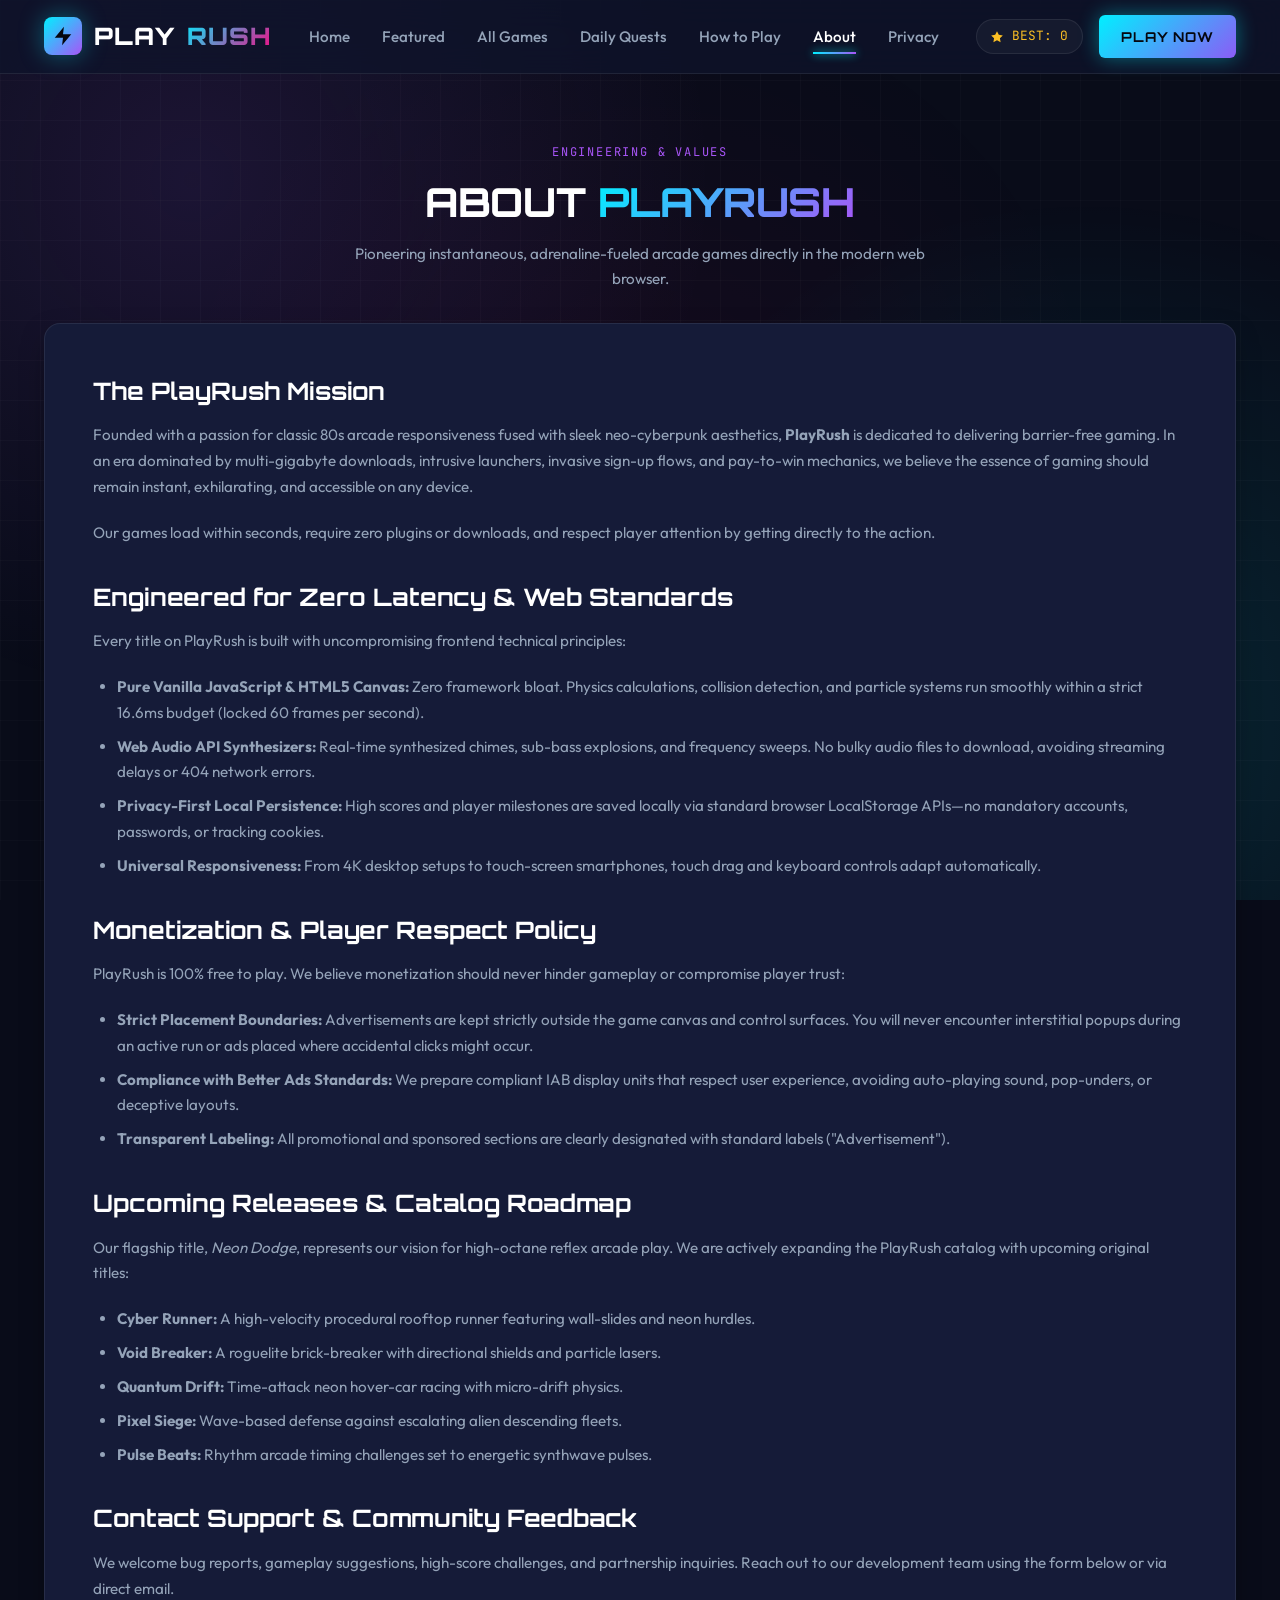
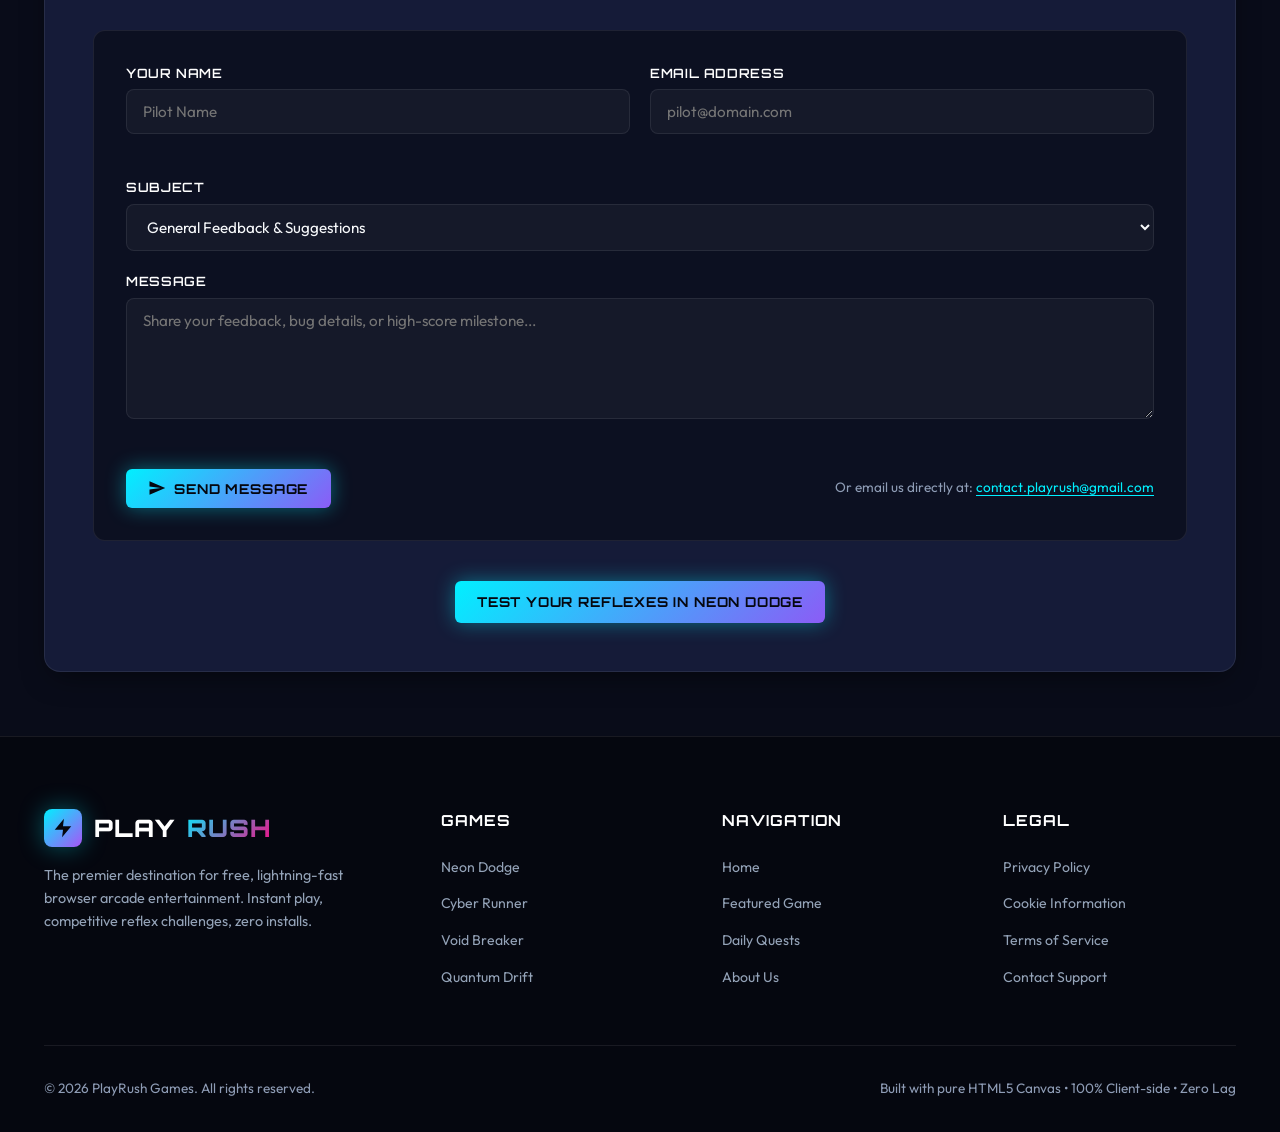
==== commit 637eb12b: "Improve PlayRush AdSense readiness and frontend" ====
--- a/about.html
+++ b/about.html
@@ -3,13 +3,30 @@
 <head>
   <meta charset="UTF-8">
   <meta name="viewport" content="width=device-width, initial-scale=1.0">
-  <title>About PlayRush - Next-Gen Browser Arcade Gaming</title>
+  <title>About PlayRush - Next-Gen Browser Arcade Gaming Platform</title>
   
-  <meta name="description" content="Discover the story behind PlayRush, our philosophy on free, instant-play browser gaming, and the engineering powering our high-performance Canvas arcade titles.">
-  <meta name="keywords" content="about playrush, browser arcade games, indie game development, html5 gaming, neon dodge">
+  <meta name="description" content="Discover the story behind PlayRush, our philosophy on free, instant-play browser gaming, and the engineering powering our high-performance 60 FPS Canvas arcade titles.">
+  <meta name="keywords" content="about playrush, browser arcade games, indie game development, html5 gaming, neon dodge, web audio api">
+  <meta name="author" content="PlayRush Gaming">
   <meta name="robots" content="index, follow">
-  <link rel="canonical" href="https://playrush.games/about.html">
-
+  <link rel="canonical" href="https://playrush-peach.vercel.app/about.html">
+
+  <!-- Open Graph -->
+  <meta property="og:type" content="website">
+  <meta property="og:site_name" content="PlayRush">
+  <meta property="og:url" content="https://playrush-peach.vercel.app/about.html">
+  <meta property="og:title" content="About PlayRush - Next-Gen Browser Arcade Gaming">
+  <meta property="og:description" content="Discover our philosophy on barrier-free, instant browser arcade gaming with zero latency.">
+  <meta property="og:image" content="https://playrush-peach.vercel.app/assets/og-banner.svg">
+
+  <!-- Twitter Card -->
+  <meta name="twitter:card" content="summary_large_image">
+  <meta name="twitter:title" content="About PlayRush - Next-Gen Browser Arcade Gaming">
+  <meta name="twitter:description" content="Zero installations, instant 60 FPS gameplay, and pure retro-modern arcade thrills.">
+  <meta name="twitter:image" content="https://playrush-peach.vercel.app/assets/og-banner.svg">
+
+  <!-- Favicon -->
+  <link rel="icon" type="image/svg+xml" href="favicon.svg">
   <link rel="icon" type="image/svg+xml" href="data:image/svg+xml,<svg xmlns='http://www.w3.org/2000/svg' viewBox='0 0 24 24'><rect width='24' height='24' rx='6' fill='%2300f0ff'/><path d='M13 2L3 14h9l-1 8 10-12h-9l1-8z' fill='%2305070f'/></svg>">
   <link rel="stylesheet" href="style.css">
 </head>
@@ -19,27 +36,35 @@
   <header class="navbar" role="banner">
     <div class="container">
       <a href="index.html" class="brand" aria-label="PlayRush Home">
-        <div class="brand-icon">
+        <div class="brand-icon" aria-hidden="true">
           <svg viewBox="0 0 24 24"><path d="M13 2L3 14h9l-1 8 10-12h-9l1-8z"/></svg>
         </div>
         PLAY<span class="brand-accent">RUSH</span>
       </a>
 
+      <!-- Desktop Nav -->
       <nav aria-label="Main Navigation">
         <ul class="nav-menu">
           <li><a href="index.html#hero" class="nav-link">Home</a></li>
           <li><a href="index.html#featured" class="nav-link">Featured</a></li>
           <li><a href="index.html#games" class="nav-link">All Games</a></li>
           <li><a href="index.html#challenges" class="nav-link">Daily Quests</a></li>
+          <li><a href="index.html#howtoplay" class="nav-link">How to Play</a></li>
           <li><a href="about.html" class="nav-link active">About</a></li>
+          <li><a href="privacy.html" class="nav-link">Privacy</a></li>
         </ul>
       </nav>
 
+      <!-- Nav Actions -->
       <div class="nav-actions">
-        <a href="games/neon-dodge.html" class="btn-primary">
+        <div class="nav-score-badge" title="Your Neon Dodge High Score">
+          <svg viewBox="0 0 24 24" aria-hidden="true"><path d="M12 2l3.09 6.26L22 9.27l-5 4.87 1.18 6.88L12 17.77l-6.18 3.25L7 14.14 2 9.27l6.91-1.01L12 2z"/></svg>
+          BEST: <span id="navBestScore">0</span>
+        </div>
+        <a href="games/neon-dodge.html" class="btn-primary" aria-label="Play Neon Dodge immediately">
           PLAY NOW
         </a>
-        <button class="mobile-toggle" aria-label="Toggle navigation menu">
+        <button class="mobile-toggle" aria-label="Toggle navigation menu" aria-expanded="false">
           <span></span><span></span><span></span>
         </button>
       </div>
@@ -49,53 +74,223 @@
   <main>
     <div class="container">
       <div class="static-page-header">
-        <span class="section-tag">OUR MISSION &amp; PHILOSOPHY</span>
+        <span class="section-tag">ENGINEERING &amp; VALUES</span>
         <h1 class="section-title">ABOUT <span>PLAYRUSH</span></h1>
         <p class="section-desc">Pioneering instantaneous, adrenaline-fueled arcade games directly in the modern web browser.</p>
       </div>
 
       <article class="static-content-card">
-        <h2>The PlayRush Vision</h2>
-        <p>
-          Founded with a passion for classic 80s arcade responsiveness fused with sleek neo-cyberpunk aesthetics, <strong>PlayRush</strong> is dedicated to delivering barrier-free gaming. In an era dominated by multi-gigabyte downloads, intrusive launchers, and invasive sign-up flows, we believe the essence of gaming should remain instant, exhilarating, and accessible on any device.
-        </p>
-
-        <h2>Engineered for Zero Latency</h2>
-        <p>
-          Every title on PlayRush is built with uncompromising technical principles:
+        <h2>The PlayRush Mission</h2>
+        <p>
+          Founded with a passion for classic 80s arcade responsiveness fused with sleek neo-cyberpunk aesthetics, <strong>PlayRush</strong> is dedicated to delivering barrier-free gaming. In an era dominated by multi-gigabyte downloads, intrusive launchers, invasive sign-up flows, and pay-to-win mechanics, we believe the essence of gaming should remain instant, exhilarating, and accessible on any device.
+        </p>
+        <p>
+          Our games load within seconds, require zero plugins or downloads, and respect player attention by getting directly to the action.
+        </p>
+
+        <h2>Engineered for Zero Latency &amp; Web Standards</h2>
+        <p>
+          Every title on PlayRush is built with uncompromising frontend technical principles:
         </p>
         <ul>
-          <li><strong>Pure Vanilla JavaScript &amp; HTML5 Canvas:</strong> Zero framework bloat. Sub-millisecond physics calculations run smoothly at a locked 60 frames per second.</li>
-          <li><strong>Web Audio API Synthesizers:</strong> Real-time synthesized chimes, sub-bass explosions, and frequency filters. No bulky audio downloads that fail or stall.</li>
-          <li><strong>Zero Client Storage Footprint:</strong> High scores and player milestones are saved locally via standard browser LocalStorage—no mandatory cloud logins or tracking cookies.</li>
-          <li><strong>Universal Responsiveness:</strong> From 4K ultrawide monitors to compact mobile smartphones, touch drag and keyboard controls adapt seamlessly.</li>
-        </ul>
-
-        <h2>Monetization &amp; Player Respect</h2>
-        <p>
-          PlayRush is 100% free to play. We believe monetization should never hinder gameplay. Advertisements are kept strictly outside the game canvas and control surfaces to prevent accidental clicks or visual distraction. We prepare standard compliant IAB ad spaces without disrupting your flow state.
-        </p>
-
-        <h2 id="contact">Get in Touch</h2>
-        <p>
-          Have game concepts, feedback, or high-score challenges you'd like to share? Connect with our development team via email at <code>support@playrush.games</code> or join our community discussions on Discord and GitHub.
-        </p>
-        <div style="margin-top: 1.5rem;">
-          <a href="games/neon-dodge.html" class="btn-primary">TEST YOUR SKILLS IN NEON DODGE</a>
+          <li><strong>Pure Vanilla JavaScript &amp; HTML5 Canvas:</strong> Zero framework bloat. Physics calculations, collision detection, and particle systems run smoothly within a strict 16.6ms budget (locked 60 frames per second).</li>
+          <li><strong>Web Audio API Synthesizers:</strong> Real-time synthesized chimes, sub-bass explosions, and frequency sweeps. No bulky audio files to download, avoiding streaming delays or 404 network errors.</li>
+          <li><strong>Privacy-First Local Persistence:</strong> High scores and player milestones are saved locally via standard browser LocalStorage APIs—no mandatory accounts, passwords, or tracking cookies.</li>
+          <li><strong>Universal Responsiveness:</strong> From 4K desktop setups to touch-screen smartphones, touch drag and keyboard controls adapt automatically.</li>
+        </ul>
+
+        <h2>Monetization &amp; Player Respect Policy</h2>
+        <p>
+          PlayRush is 100% free to play. We believe monetization should never hinder gameplay or compromise player trust:
+        </p>
+        <ul>
+          <li><strong>Strict Placement Boundaries:</strong> Advertisements are kept strictly outside the game canvas and control surfaces. You will never encounter interstitial popups during an active run or ads placed where accidental clicks might occur.</li>
+          <li><strong>Compliance with Better Ads Standards:</strong> We prepare compliant IAB display units that respect user experience, avoiding auto-playing sound, pop-unders, or deceptive layouts.</li>
+          <li><strong>Transparent Labeling:</strong> All promotional and sponsored sections are clearly designated with standard labels ("Advertisement").</li>
+        </ul>
+
+        <h2>Upcoming Releases &amp; Catalog Roadmap</h2>
+        <p>
+          Our flagship title, <em>Neon Dodge</em>, represents our vision for high-octane reflex arcade play. We are actively expanding the PlayRush catalog with upcoming original titles:
+        </p>
+        <ul>
+          <li><strong>Cyber Runner:</strong> A high-velocity procedural rooftop runner featuring wall-slides and neon hurdles.</li>
+          <li><strong>Void Breaker:</strong> A roguelite brick-breaker with directional shields and particle lasers.</li>
+          <li><strong>Quantum Drift:</strong> Time-attack neon hover-car racing with micro-drift physics.</li>
+          <li><strong>Pixel Siege:</strong> Wave-based defense against escalating alien descending fleets.</li>
+          <li><strong>Pulse Beats:</strong> Rhythm arcade timing challenges set to energetic synthwave pulses.</li>
+        </ul>
+
+        <!-- Functional Contact Section -->
+        <h2 id="contact">Contact Support &amp; Community Feedback</h2>
+        <p>
+          We welcome bug reports, gameplay suggestions, high-score challenges, and partnership inquiries. Reach out to our development team using the form below or via direct email.
+        </p>
+
+        <form id="contactForm" class="contact-form-box" novalidate>
+          <div class="form-row">
+            <div class="form-group">
+              <label for="contactName">Your Name</label>
+              <input type="text" id="contactName" name="name" placeholder="Pilot Name" required autocomplete="name">
+              <span class="form-error" id="nameError"></span>
+            </div>
+            <div class="form-group">
+              <label for="contactEmail">Email Address</label>
+              <input type="email" id="contactEmail" name="email" placeholder="pilot@domain.com" required autocomplete="email">
+              <span class="form-error" id="emailError"></span>
+            </div>
+          </div>
+
+          <div class="form-group">
+            <label for="contactSubject">Subject</label>
+            <select id="contactSubject" name="subject" required>
+              <option value="feedback">General Feedback &amp; Suggestions</option>
+              <option value="bug">Report a Bug / Issue in Neon Dodge</option>
+              <option value="business">Advertising &amp; Partnership Inquiries</option>
+              <option value="other">Other Inquiry</option>
+            </select>
+          </div>
+
+          <div class="form-group">
+            <label for="contactMessage">Message</label>
+            <textarea id="contactMessage" name="message" rows="5" placeholder="Share your feedback, bug details, or high-score milestone..." required></textarea>
+            <span class="form-error" id="messageError"></span>
+          </div>
+
+          <div class="form-submit-row">
+            <button type="submit" class="btn-primary" id="btnSubmitContact">
+              <svg width="18" height="18" viewBox="0 0 24 24" fill="currentColor">
+                <path d="M2.01 21L23 12 2.01 3 2 10l15 2-15 2z"/>
+              </svg>
+              SEND MESSAGE
+            </button>
+            <span class="contact-direct-hint">
+              Or email us directly at: <a href="mailto:contact.playrush@gmail.com" class="direct-email-link">contact.playrush@gmail.com</a>
+            </span>
+          </div>
+
+          <div class="form-feedback-banner" id="formSuccessBanner" style="display: none;" role="status">
+            <svg width="20" height="20" viewBox="0 0 24 24" fill="#00ff88">
+              <path d="M12 2C6.48 2 2 6.48 2 12s4.48 10 10 10 10-4.48 10-10S17.52 2 12 2zm-2 15l-5-5 1.41-1.41L10 14.17l7.59-7.59L19 8l-9 9z"/>
+            </svg>
+            <span>Thank you for your message! Our development team has received your inquiry and will reply shortly.</span>
+          </div>
+        </form>
+
+        <div style="margin-top: 2.5rem; text-align: center;">
+          <a href="games/neon-dodge.html" class="btn-primary">TEST YOUR REFLEXES IN NEON DODGE</a>
         </div>
       </article>
     </div>
   </main>
 
-  <footer class="footer">
+  <footer class="footer" role="contentinfo">
     <div class="container">
+      <div class="footer-grid">
+        <div class="footer-brand-col">
+          <a href="index.html" class="brand">
+            <div class="brand-icon">
+              <svg viewBox="0 0 24 24"><path d="M13 2L3 14h9l-1 8 10-12h-9l1-8z"/></svg>
+            </div>
+            PLAY<span class="brand-accent">RUSH</span>
+          </a>
+          <p>
+            The premier destination for free, lightning-fast browser arcade entertainment. Instant play, competitive reflex challenges, zero installs.
+          </p>
+        </div>
+
+        <div class="footer-col">
+          <h4>GAMES</h4>
+          <ul class="footer-links">
+            <li><a href="games/neon-dodge.html">Neon Dodge</a></li>
+            <li><a href="index.html#games">Cyber Runner</a></li>
+            <li><a href="index.html#games">Void Breaker</a></li>
+            <li><a href="index.html#games">Quantum Drift</a></li>
+          </ul>
+        </div>
+
+        <div class="footer-col">
+          <h4>NAVIGATION</h4>
+          <ul class="footer-links">
+            <li><a href="index.html#hero">Home</a></li>
+            <li><a href="index.html#featured">Featured Game</a></li>
+            <li><a href="index.html#challenges">Daily Quests</a></li>
+            <li><a href="about.html">About Us</a></li>
+          </ul>
+        </div>
+
+        <div class="footer-col">
+          <h4>LEGAL</h4>
+          <ul class="footer-links">
+            <li><a href="privacy.html">Privacy Policy</a></li>
+            <li><a href="privacy.html#cookies">Cookie Information</a></li>
+            <li><a href="privacy.html#terms">Terms of Service</a></li>
+            <li><a href="about.html#contact">Contact Support</a></li>
+          </ul>
+        </div>
+      </div>
+
       <div class="footer-bottom">
-        <div>&copy; 2026 PlayRush Games. All rights reserved.</div>
-        <div><a href="privacy.html" style="color: var(--neon-cyan);">Privacy Policy</a> &bull; <a href="index.html" style="color: var(--neon-cyan);">Home</a></div>
+        <div>&copy; <span id="copyrightYear">2026</span> PlayRush Games. All rights reserved.</div>
+        <div>Built with pure HTML5 Canvas &bull; 100% Client-side &bull; Zero Lag</div>
       </div>
     </div>
   </footer>
 
   <script src="script.js"></script>
+  <script>
+    // Functional Contact Form Submission
+    document.addEventListener('DOMContentLoaded', () => {
+      const contactForm = document.getElementById('contactForm');
+      const successBanner = document.getElementById('formSuccessBanner');
+
+      if (contactForm) {
+        contactForm.addEventListener('submit', (e) => {
+          e.preventDefault();
+          let isValid = true;
+
+          const nameInput = document.getElementById('contactName');
+          const emailInput = document.getElementById('contactEmail');
+          const messageInput = document.getElementById('contactMessage');
+
+          const nameErr = document.getElementById('nameError');
+          const emailErr = document.getElementById('emailError');
+          const messageErr = document.getElementById('messageError');
+
+          nameErr.textContent = '';
+          emailErr.textContent = '';
+          messageErr.textContent = '';
+
+          if (!nameInput.value.trim()) {
+            nameErr.textContent = 'Please enter your name.';
+            isValid = false;
+          }
+
+          const emailRegex = /^[^\s@]+@[^\s@]+\.[^\s@]+$/;
+          if (!emailInput.value.trim() || !emailRegex.test(emailInput.value.trim())) {
+            emailErr.textContent = 'Please enter a valid email address.';
+            isValid = false;
+          }
+
+          if (!messageInput.value.trim() || messageInput.value.trim().length < 10) {
+            messageErr.textContent = 'Please enter a message with at least 10 characters.';
+            isValid = false;
+          }
+
+          if (isValid) {
+            // Display confirmation feedback
+            successBanner.style.display = 'flex';
+            contactForm.reset();
+            if (typeof showToast === 'function') {
+              showToast('✓ Message sent successfully! Thank you for reaching out.');
+            }
+            setTimeout(() => {
+              successBanner.scrollIntoView({ behavior: 'smooth', block: 'nearest' });
+            }, 100);
+          }
+        });
+      }
+    });
+  </script>
 </body>
 </html>
--- a/style.css
+++ b/style.css
@@ -30,7 +30,7 @@
   /* Text Colors */
   --text-main: #f8fafc;
   --text-secondary: #94a3b8;
-  --text-muted: #64748b;
+  --text-muted: #8e9cb5;
   --text-highlight: #ffffff;
 
   /* Borders & Shadows */
@@ -123,6 +123,17 @@
   background: none;
 }
 
+/* Accessibility: Visible Focus Rings */
+:focus-visible {
+  outline: 2px solid var(--neon-cyan);
+  outline-offset: 3px;
+  border-radius: 4px;
+}
+
+button:focus-visible, a:focus-visible {
+  box-shadow: 0 0 12px var(--neon-cyan-glow);
+}
+
 /* Container */
 .container {
   width: 100%;
@@ -1519,6 +1530,117 @@
 
 .static-content-card li {
   margin-bottom: 0.5rem;
+}
+
+/* ==========================================================================
+   Contact Form Styles
+   ========================================================================== */
+.contact-form-box {
+  margin-top: 1.75rem;
+  background: rgba(9, 12, 25, 0.7);
+  border: 1px solid var(--border-subtle);
+  border-radius: 12px;
+  padding: 2rem;
+  display: flex;
+  flex-direction: column;
+  gap: 1.25rem;
+}
+
+.form-row {
+  display: grid;
+  grid-template-columns: 1fr 1fr;
+  gap: 1.25rem;
+}
+
+.form-group {
+  display: flex;
+  flex-direction: column;
+  gap: 0.4rem;
+}
+
+.form-group label {
+  font-family: var(--font-heading);
+  font-size: 0.8rem;
+  font-weight: 600;
+  color: var(--text-highlight);
+  letter-spacing: 0.05em;
+  text-transform: uppercase;
+}
+
+.form-group input,
+.form-group select,
+.form-group textarea {
+  background: rgba(255, 255, 255, 0.04);
+  border: 1px solid var(--border-subtle);
+  border-radius: 8px;
+  padding: 0.75rem 1rem;
+  color: var(--text-main);
+  font-family: var(--font-body);
+  font-size: 0.95rem;
+  transition: all var(--transition-fast);
+}
+
+.form-group input:focus,
+.form-group select:focus,
+.form-group textarea:focus {
+  background: rgba(255, 255, 255, 0.08);
+  border-color: var(--neon-cyan);
+  box-shadow: 0 0 15px var(--neon-cyan-glow);
+  outline: none;
+}
+
+.form-group select option {
+  background: #0d122b;
+  color: #fff;
+}
+
+.form-error {
+  font-size: 0.78rem;
+  color: var(--neon-pink);
+  min-height: 1rem;
+}
+
+.form-submit-row {
+  display: flex;
+  align-items: center;
+  justify-content: space-between;
+  gap: 1.5rem;
+  flex-wrap: wrap;
+  margin-top: 0.5rem;
+}
+
+.contact-direct-hint {
+  font-size: 0.85rem;
+  color: var(--text-muted);
+}
+
+.direct-email-link {
+  color: var(--neon-cyan);
+  text-decoration: underline;
+  text-underline-offset: 3px;
+}
+
+.form-feedback-banner {
+  background: rgba(0, 255, 136, 0.1);
+  border: 1px solid var(--neon-green);
+  border-radius: 8px;
+  padding: 1rem 1.25rem;
+  display: flex;
+  align-items: center;
+  gap: 0.75rem;
+  color: #00ff88;
+  font-size: 0.9rem;
+}
+
+@media (max-width: 768px) {
+  .form-row {
+    grid-template-columns: 1fr;
+  }
+
+  .form-submit-row {
+    flex-direction: column;
+    align-items: stretch;
+  }
 }
 
 /* ==========================================================================
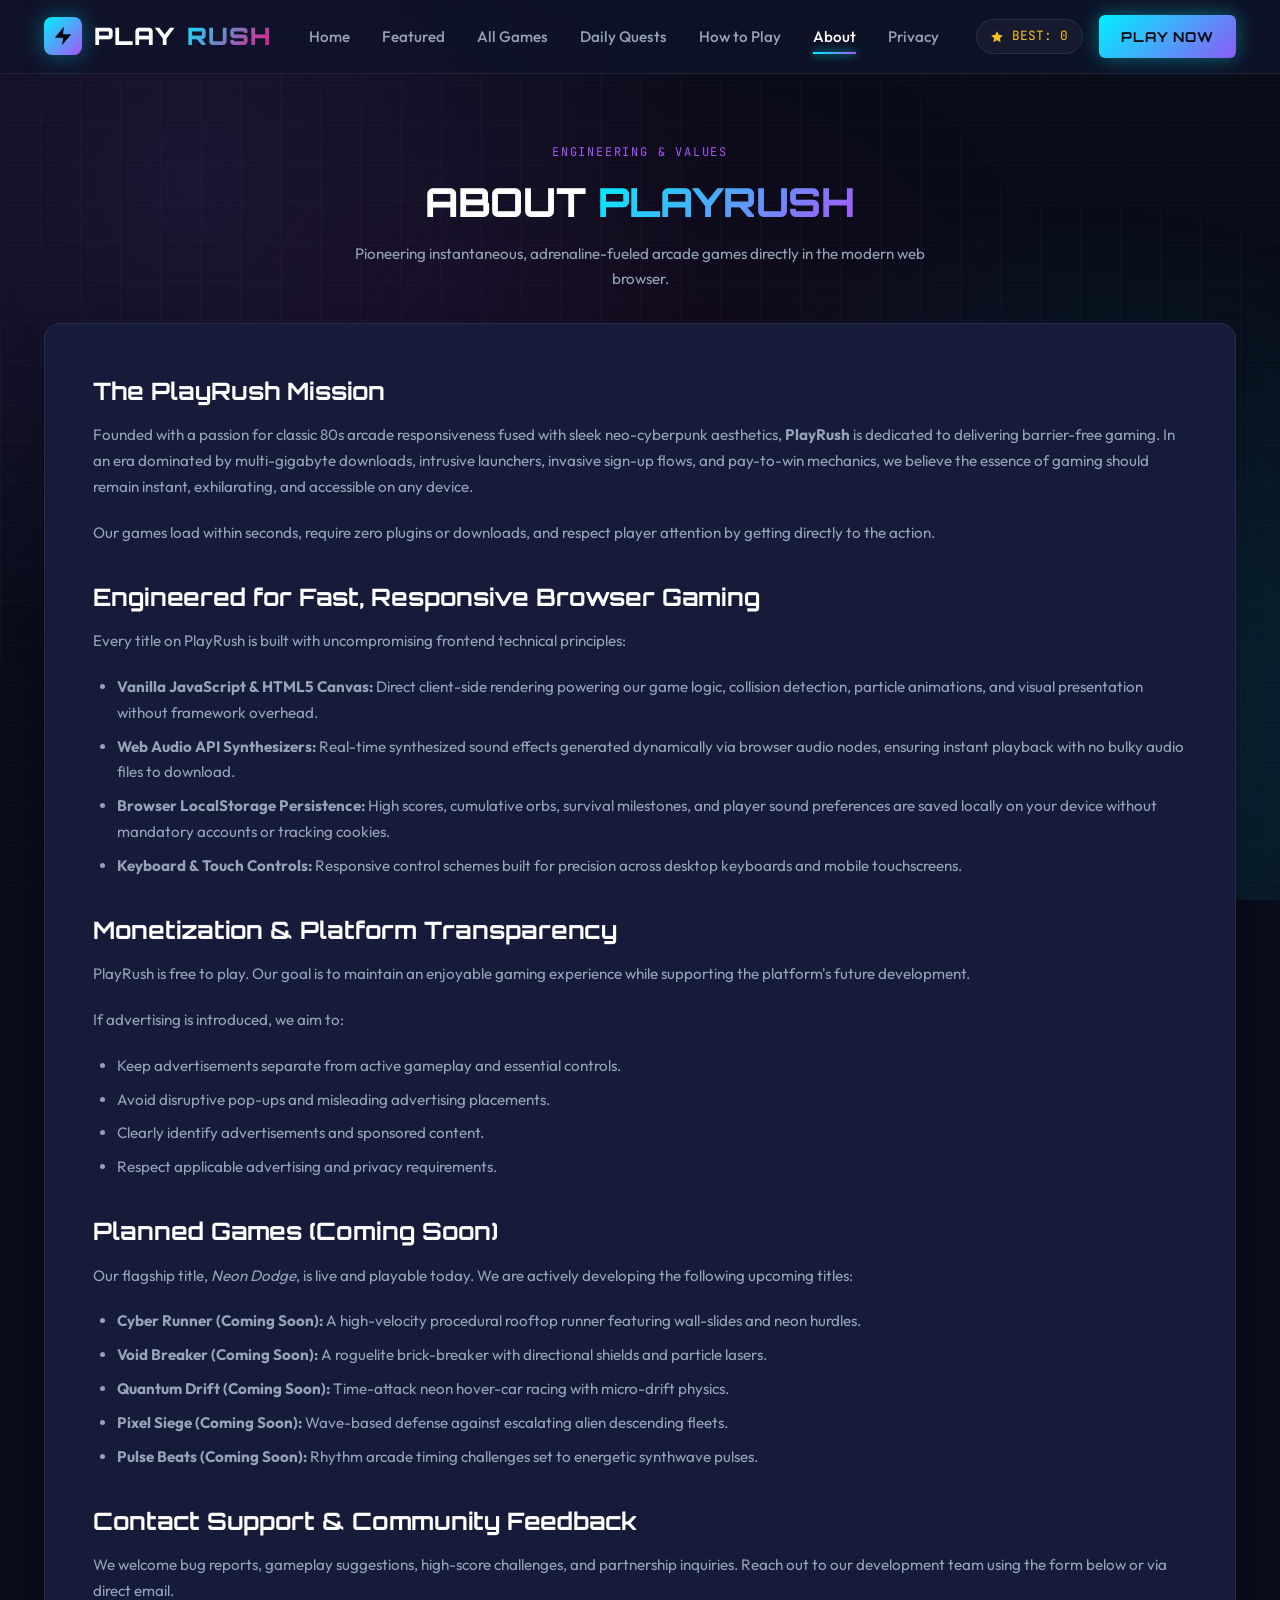
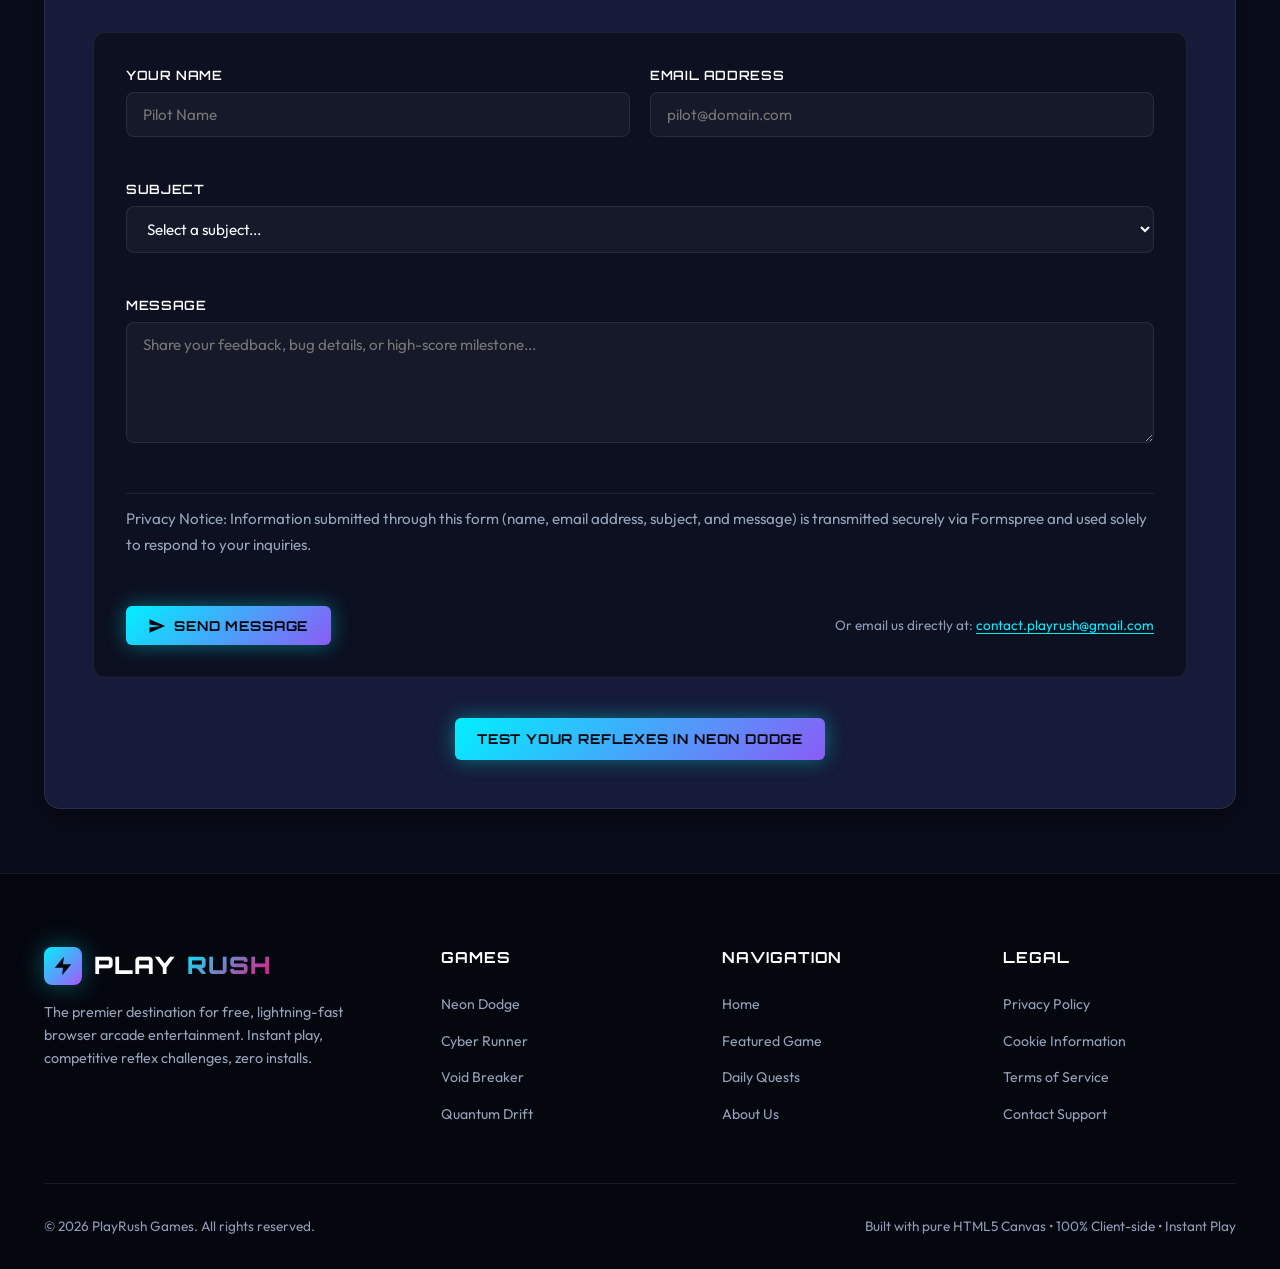
==== commit eaceb739: "Complete PlayRush security hardening and production readiness" ====
--- a/about.html
+++ b/about.html
@@ -5,7 +5,7 @@
   <meta name="viewport" content="width=device-width, initial-scale=1.0">
   <title>About PlayRush - Next-Gen Browser Arcade Gaming Platform</title>
   
-  <meta name="description" content="Discover the story behind PlayRush, our philosophy on free, instant-play browser gaming, and the engineering powering our high-performance 60 FPS Canvas arcade titles.">
+  <meta name="description" content="Discover the story behind PlayRush, our philosophy on free, instant-play browser gaming, and the engineering powering our high-performance HTML5 Canvas arcade titles.">
   <meta name="keywords" content="about playrush, browser arcade games, indie game development, html5 gaming, neon dodge, web audio api">
   <meta name="author" content="PlayRush Gaming">
   <meta name="robots" content="index, follow">
@@ -16,13 +16,13 @@
   <meta property="og:site_name" content="PlayRush">
   <meta property="og:url" content="https://playrush-peach.vercel.app/about.html">
   <meta property="og:title" content="About PlayRush - Next-Gen Browser Arcade Gaming">
-  <meta property="og:description" content="Discover our philosophy on barrier-free, instant browser arcade gaming with zero latency.">
+  <meta property="og:description" content="Discover our philosophy on barrier-free, instant browser arcade gaming engineered for fast, responsive web play.">
   <meta property="og:image" content="https://playrush-peach.vercel.app/assets/og-banner.svg">
 
   <!-- Twitter Card -->
   <meta name="twitter:card" content="summary_large_image">
   <meta name="twitter:title" content="About PlayRush - Next-Gen Browser Arcade Gaming">
-  <meta name="twitter:description" content="Zero installations, instant 60 FPS gameplay, and pure retro-modern arcade thrills.">
+  <meta name="twitter:description" content="Zero installations, smooth responsive gameplay, and pure retro-modern arcade thrills.">
   <meta name="twitter:image" content="https://playrush-peach.vercel.app/assets/og-banner.svg">
 
   <!-- Favicon -->
@@ -31,6 +31,9 @@
   <link rel="stylesheet" href="style.css">
 </head>
 <body>
+
+  <!-- Skip to main content (keyboard navigation) -->
+  <a href="#main-content" class="skip-link">Skip to main content</a>
 
   <!-- Navigation Bar -->
   <header class="navbar" role="banner">
@@ -71,7 +74,7 @@
     </div>
   </header>
 
-  <main>
+  <main id="main-content">
     <div class="container">
       <div class="static-page-header">
         <span class="section-tag">ENGINEERING &amp; VALUES</span>
@@ -88,37 +91,41 @@
           Our games load within seconds, require zero plugins or downloads, and respect player attention by getting directly to the action.
         </p>
 
-        <h2>Engineered for Zero Latency &amp; Web Standards</h2>
+        <h2>Engineered for Fast, Responsive Browser Gaming</h2>
         <p>
           Every title on PlayRush is built with uncompromising frontend technical principles:
         </p>
         <ul>
-          <li><strong>Pure Vanilla JavaScript &amp; HTML5 Canvas:</strong> Zero framework bloat. Physics calculations, collision detection, and particle systems run smoothly within a strict 16.6ms budget (locked 60 frames per second).</li>
-          <li><strong>Web Audio API Synthesizers:</strong> Real-time synthesized chimes, sub-bass explosions, and frequency sweeps. No bulky audio files to download, avoiding streaming delays or 404 network errors.</li>
-          <li><strong>Privacy-First Local Persistence:</strong> High scores and player milestones are saved locally via standard browser LocalStorage APIs—no mandatory accounts, passwords, or tracking cookies.</li>
-          <li><strong>Universal Responsiveness:</strong> From 4K desktop setups to touch-screen smartphones, touch drag and keyboard controls adapt automatically.</li>
-        </ul>
-
-        <h2>Monetization &amp; Player Respect Policy</h2>
-        <p>
-          PlayRush is 100% free to play. We believe monetization should never hinder gameplay or compromise player trust:
+          <li><strong>Vanilla JavaScript &amp; HTML5 Canvas:</strong> Direct client-side rendering powering our game logic, collision detection, particle animations, and visual presentation without framework overhead.</li>
+          <li><strong>Web Audio API Synthesizers:</strong> Real-time synthesized sound effects generated dynamically via browser audio nodes, ensuring instant playback with no bulky audio files to download.</li>
+          <li><strong>Browser LocalStorage Persistence:</strong> High scores, cumulative orbs, survival milestones, and player sound preferences are saved locally on your device without mandatory accounts or tracking cookies.</li>
+          <li><strong>Keyboard &amp; Touch Controls:</strong> Responsive control schemes built for precision across desktop keyboards and mobile touchscreens.</li>
+        </ul>
+
+        <h2>Monetization &amp; Platform Transparency</h2>
+        <p>
+          PlayRush is free to play. Our goal is to maintain an enjoyable gaming experience while supporting the platform's future development.
+        </p>
+        <p>
+          If advertising is introduced, we aim to:
         </p>
         <ul>
-          <li><strong>Strict Placement Boundaries:</strong> Advertisements are kept strictly outside the game canvas and control surfaces. You will never encounter interstitial popups during an active run or ads placed where accidental clicks might occur.</li>
-          <li><strong>Compliance with Better Ads Standards:</strong> We prepare compliant IAB display units that respect user experience, avoiding auto-playing sound, pop-unders, or deceptive layouts.</li>
-          <li><strong>Transparent Labeling:</strong> All promotional and sponsored sections are clearly designated with standard labels ("Advertisement").</li>
-        </ul>
-
-        <h2>Upcoming Releases &amp; Catalog Roadmap</h2>
-        <p>
-          Our flagship title, <em>Neon Dodge</em>, represents our vision for high-octane reflex arcade play. We are actively expanding the PlayRush catalog with upcoming original titles:
+          <li>Keep advertisements separate from active gameplay and essential controls.</li>
+          <li>Avoid disruptive pop-ups and misleading advertising placements.</li>
+          <li>Clearly identify advertisements and sponsored content.</li>
+          <li>Respect applicable advertising and privacy requirements.</li>
+        </ul>
+
+        <h2>Planned Games (Coming Soon)</h2>
+        <p>
+          Our flagship title, <em>Neon Dodge</em>, is live and playable today. We are actively developing the following upcoming titles:
         </p>
         <ul>
-          <li><strong>Cyber Runner:</strong> A high-velocity procedural rooftop runner featuring wall-slides and neon hurdles.</li>
-          <li><strong>Void Breaker:</strong> A roguelite brick-breaker with directional shields and particle lasers.</li>
-          <li><strong>Quantum Drift:</strong> Time-attack neon hover-car racing with micro-drift physics.</li>
-          <li><strong>Pixel Siege:</strong> Wave-based defense against escalating alien descending fleets.</li>
-          <li><strong>Pulse Beats:</strong> Rhythm arcade timing challenges set to energetic synthwave pulses.</li>
+          <li><strong>Cyber Runner (Coming Soon):</strong> A high-velocity procedural rooftop runner featuring wall-slides and neon hurdles.</li>
+          <li><strong>Void Breaker (Coming Soon):</strong> A roguelite brick-breaker with directional shields and particle lasers.</li>
+          <li><strong>Quantum Drift (Coming Soon):</strong> Time-attack neon hover-car racing with micro-drift physics.</li>
+          <li><strong>Pixel Siege (Coming Soon):</strong> Wave-based defense against escalating alien descending fleets.</li>
+          <li><strong>Pulse Beats (Coming Soon):</strong> Rhythm arcade timing challenges set to energetic synthwave pulses.</li>
         </ul>
 
         <!-- Functional Contact Section -->
@@ -127,7 +134,10 @@
           We welcome bug reports, gameplay suggestions, high-score challenges, and partnership inquiries. Reach out to our development team using the form below or via direct email.
         </p>
 
-        <form id="contactForm" class="contact-form-box" novalidate>
+        <form id="contactForm" class="contact-form-box" action="https://formspree.io/f/xwlolboj" method="POST" novalidate>
+          <!-- Anti-Spam Honeypot: Hidden from human visitors; bots filling it will be silently rejected by Formspree -->
+          <input type="text" name="_gotcha" class="sr-only" tabindex="-1" autocomplete="off" aria-hidden="true">
+
           <div class="form-row">
             <div class="form-group">
               <label for="contactName">Your Name</label>
@@ -144,36 +154,51 @@
           <div class="form-group">
             <label for="contactSubject">Subject</label>
             <select id="contactSubject" name="subject" required>
-              <option value="feedback">General Feedback &amp; Suggestions</option>
-              <option value="bug">Report a Bug / Issue in Neon Dodge</option>
-              <option value="business">Advertising &amp; Partnership Inquiries</option>
-              <option value="other">Other Inquiry</option>
+              <option value="" disabled selected>Select a subject...</option>
+              <option value="General Feedback">General Feedback &amp; Suggestions</option>
+              <option value="Bug Report">Report a Bug / Issue in Neon Dodge</option>
+              <option value="Business Inquiry">Advertising &amp; Partnership Inquiries</option>
+              <option value="Other">Other Inquiry</option>
             </select>
+            <span class="form-error" id="subjectError"></span>
           </div>
 
           <div class="form-group">
             <label for="contactMessage">Message</label>
-            <textarea id="contactMessage" name="message" rows="5" placeholder="Share your feedback, bug details, or high-score milestone..." required></textarea>
+            <textarea id="contactMessage" name="message" rows="5" maxlength="3000" placeholder="Share your feedback, bug details, or high-score milestone..." required></textarea>
             <span class="form-error" id="messageError"></span>
           </div>
+
+          <p class="form-privacy-note">
+            Privacy Notice: Information submitted through this form (name, email address, subject, and message) is transmitted securely via Formspree and used solely to respond to your inquiries.
+          </p>
 
           <div class="form-submit-row">
             <button type="submit" class="btn-primary" id="btnSubmitContact">
-              <svg width="18" height="18" viewBox="0 0 24 24" fill="currentColor">
+              <svg width="18" height="18" viewBox="0 0 24 24" fill="currentColor" aria-hidden="true">
                 <path d="M2.01 21L23 12 2.01 3 2 10l15 2-15 2z"/>
               </svg>
-              SEND MESSAGE
+              <span>SEND MESSAGE</span>
             </button>
             <span class="contact-direct-hint">
               Or email us directly at: <a href="mailto:contact.playrush@gmail.com" class="direct-email-link">contact.playrush@gmail.com</a>
             </span>
           </div>
 
+          <!-- Formspree Success Feedback Banner -->
           <div class="form-feedback-banner" id="formSuccessBanner" style="display: none;" role="status">
-            <svg width="20" height="20" viewBox="0 0 24 24" fill="#00ff88">
+            <svg width="20" height="20" viewBox="0 0 24 24" fill="#00ff88" aria-hidden="true">
               <path d="M12 2C6.48 2 2 6.48 2 12s4.48 10 10 10 10-4.48 10-10S17.52 2 12 2zm-2 15l-5-5 1.41-1.41L10 14.17l7.59-7.59L19 8l-9 9z"/>
             </svg>
-            <span>Thank you for your message! Our development team has received your inquiry and will reply shortly.</span>
+            <span>Thank you for your message! Our development team has received your inquiry at contact.playrush@gmail.com and will reply shortly.</span>
+          </div>
+
+          <!-- Formspree Error Feedback Banner -->
+          <div class="form-feedback-banner form-error-banner" id="formErrorBanner" style="display: none;" role="alert">
+            <svg width="20" height="20" viewBox="0 0 24 24" fill="#ff007f" aria-hidden="true">
+              <path d="M12 2C6.48 2 2 6.48 2 12s4.48 10 10 10 10-4.48 10-10S17.52 2 12 2zm1 15h-2v-2h2v2zm0-4h-2V7h2v6z"/>
+            </svg>
+            <span id="formErrorMsg">Oops! There was a problem submitting your message. Please try again or email us directly at contact.playrush@gmail.com.</span>
           </div>
         </form>
 
@@ -232,65 +257,12 @@
 
       <div class="footer-bottom">
         <div>&copy; <span id="copyrightYear">2026</span> PlayRush Games. All rights reserved.</div>
-        <div>Built with pure HTML5 Canvas &bull; 100% Client-side &bull; Zero Lag</div>
+        <div>Built with pure HTML5 Canvas &bull; 100% Client-side &bull; Instant Play</div>
       </div>
     </div>
   </footer>
 
   <script src="script.js"></script>
-  <script>
-    // Functional Contact Form Submission
-    document.addEventListener('DOMContentLoaded', () => {
-      const contactForm = document.getElementById('contactForm');
-      const successBanner = document.getElementById('formSuccessBanner');
-
-      if (contactForm) {
-        contactForm.addEventListener('submit', (e) => {
-          e.preventDefault();
-          let isValid = true;
-
-          const nameInput = document.getElementById('contactName');
-          const emailInput = document.getElementById('contactEmail');
-          const messageInput = document.getElementById('contactMessage');
-
-          const nameErr = document.getElementById('nameError');
-          const emailErr = document.getElementById('emailError');
-          const messageErr = document.getElementById('messageError');
-
-          nameErr.textContent = '';
-          emailErr.textContent = '';
-          messageErr.textContent = '';
-
-          if (!nameInput.value.trim()) {
-            nameErr.textContent = 'Please enter your name.';
-            isValid = false;
-          }
-
-          const emailRegex = /^[^\s@]+@[^\s@]+\.[^\s@]+$/;
-          if (!emailInput.value.trim() || !emailRegex.test(emailInput.value.trim())) {
-            emailErr.textContent = 'Please enter a valid email address.';
-            isValid = false;
-          }
-
-          if (!messageInput.value.trim() || messageInput.value.trim().length < 10) {
-            messageErr.textContent = 'Please enter a message with at least 10 characters.';
-            isValid = false;
-          }
-
-          if (isValid) {
-            // Display confirmation feedback
-            successBanner.style.display = 'flex';
-            contactForm.reset();
-            if (typeof showToast === 'function') {
-              showToast('✓ Message sent successfully! Thank you for reaching out.');
-            }
-            setTimeout(() => {
-              successBanner.scrollIntoView({ behavior: 'smooth', block: 'nearest' });
-            }, 100);
-          }
-        });
-      }
-    });
-  </script>
+  <script src="about.js"></script>
 </body>
 </html>
--- a/style.css
+++ b/style.css
@@ -134,6 +134,40 @@
   box-shadow: 0 0 12px var(--neon-cyan-glow);
 }
 
+/* Skip to main content link (keyboard users) */
+.skip-link {
+  position: absolute;
+  top: -60px;
+  left: 0;
+  padding: 0.75rem 1.5rem;
+  background: var(--neon-cyan);
+  color: #05070f;
+  font-weight: 700;
+  font-family: var(--font-heading);
+  font-size: 0.85rem;
+  text-decoration: none;
+  z-index: 10000;
+  border-radius: 0 0 8px 0;
+  transition: top 0.2s ease;
+}
+
+.skip-link:focus {
+  top: 0;
+}
+
+/* Screen-reader only utility */
+.sr-only {
+  position: absolute;
+  width: 1px;
+  height: 1px;
+  padding: 0;
+  margin: -1px;
+  overflow: hidden;
+  clip: rect(0,0,0,0);
+  white-space: nowrap;
+  border: 0;
+}
+
 /* Container */
 .container {
   width: 100%;
@@ -1620,6 +1654,15 @@
   text-underline-offset: 3px;
 }
 
+.form-privacy-note {
+  font-size: 0.8rem;
+  color: var(--text-muted);
+  line-height: 1.5;
+  margin-top: 0.5rem;
+  border-top: 1px solid var(--border-subtle);
+  padding-top: 0.75rem;
+}
+
 .form-feedback-banner {
   background: rgba(0, 255, 136, 0.1);
   border: 1px solid var(--neon-green);
@@ -1630,6 +1673,30 @@
   gap: 0.75rem;
   color: #00ff88;
   font-size: 0.9rem;
+}
+
+.form-feedback-banner.form-error-banner {
+  background: rgba(255, 0, 127, 0.12);
+  border-color: var(--neon-pink);
+  color: #ff4d94;
+}
+
+.btn-spinner {
+  animation: spin 0.8s linear infinite;
+  display: inline-block;
+  vertical-align: middle;
+}
+
+@keyframes spin {
+  from { transform: rotate(0deg); }
+  to { transform: rotate(360deg); }
+}
+
+.btn-primary:disabled {
+  opacity: 0.65;
+  cursor: not-allowed;
+  transform: none !important;
+  box-shadow: none !important;
 }
 
 @media (max-width: 768px) {
@@ -1728,4 +1795,86 @@
     flex-direction: column;
     text-align: center;
   }
-}
+
+  /* Game cards: single column on mobile */
+  .games-grid {
+    grid-template-columns: 1fr;
+  }
+
+  /* Challenge box padding reduction */
+  .challenge-box {
+    padding: 1.5rem 1rem;
+  }
+
+  .challenge-cards-grid {
+    grid-template-columns: 1fr;
+  }
+
+  /* Hero text scaling */
+  .hero-title {
+    font-size: clamp(2rem, 10vw, 3rem);
+  }
+
+  /* Static page cards */
+  .static-content-card {
+    padding: 1.5rem 1rem;
+  }
+
+  /* Ad slot: minimal height on mobile */
+  .ad-slot-wrapper {
+    min-height: 0;
+  }
+}
+
+@media (max-width: 425px) {
+  .container {
+    padding-left: 1rem;
+    padding-right: 1rem;
+  }
+
+  .hero-buttons {
+    flex-direction: column;
+    align-items: stretch;
+  }
+
+  .hero-buttons .btn-primary,
+  .hero-buttons .btn-secondary {
+    text-align: center;
+  }
+
+  .steps-grid {
+    grid-template-columns: 1fr;
+  }
+
+  .nav-score-badge {
+    display: none;
+  }
+
+  .form-submit-row {
+    flex-direction: column;
+    align-items: stretch;
+  }
+}
+
+@media (max-width: 375px) {
+  .hero-title {
+    font-size: 1.9rem;
+  }
+
+  .section-title {
+    font-size: 1.75rem;
+  }
+
+  .btn-primary, .btn-secondary {
+    padding: 0.75rem 1rem;
+    font-size: 0.85rem;
+  }
+
+  .games-grid {
+    gap: 1.25rem;
+  }
+
+  .challenge-box {
+    padding: 1.25rem 0.75rem;
+  }
+}
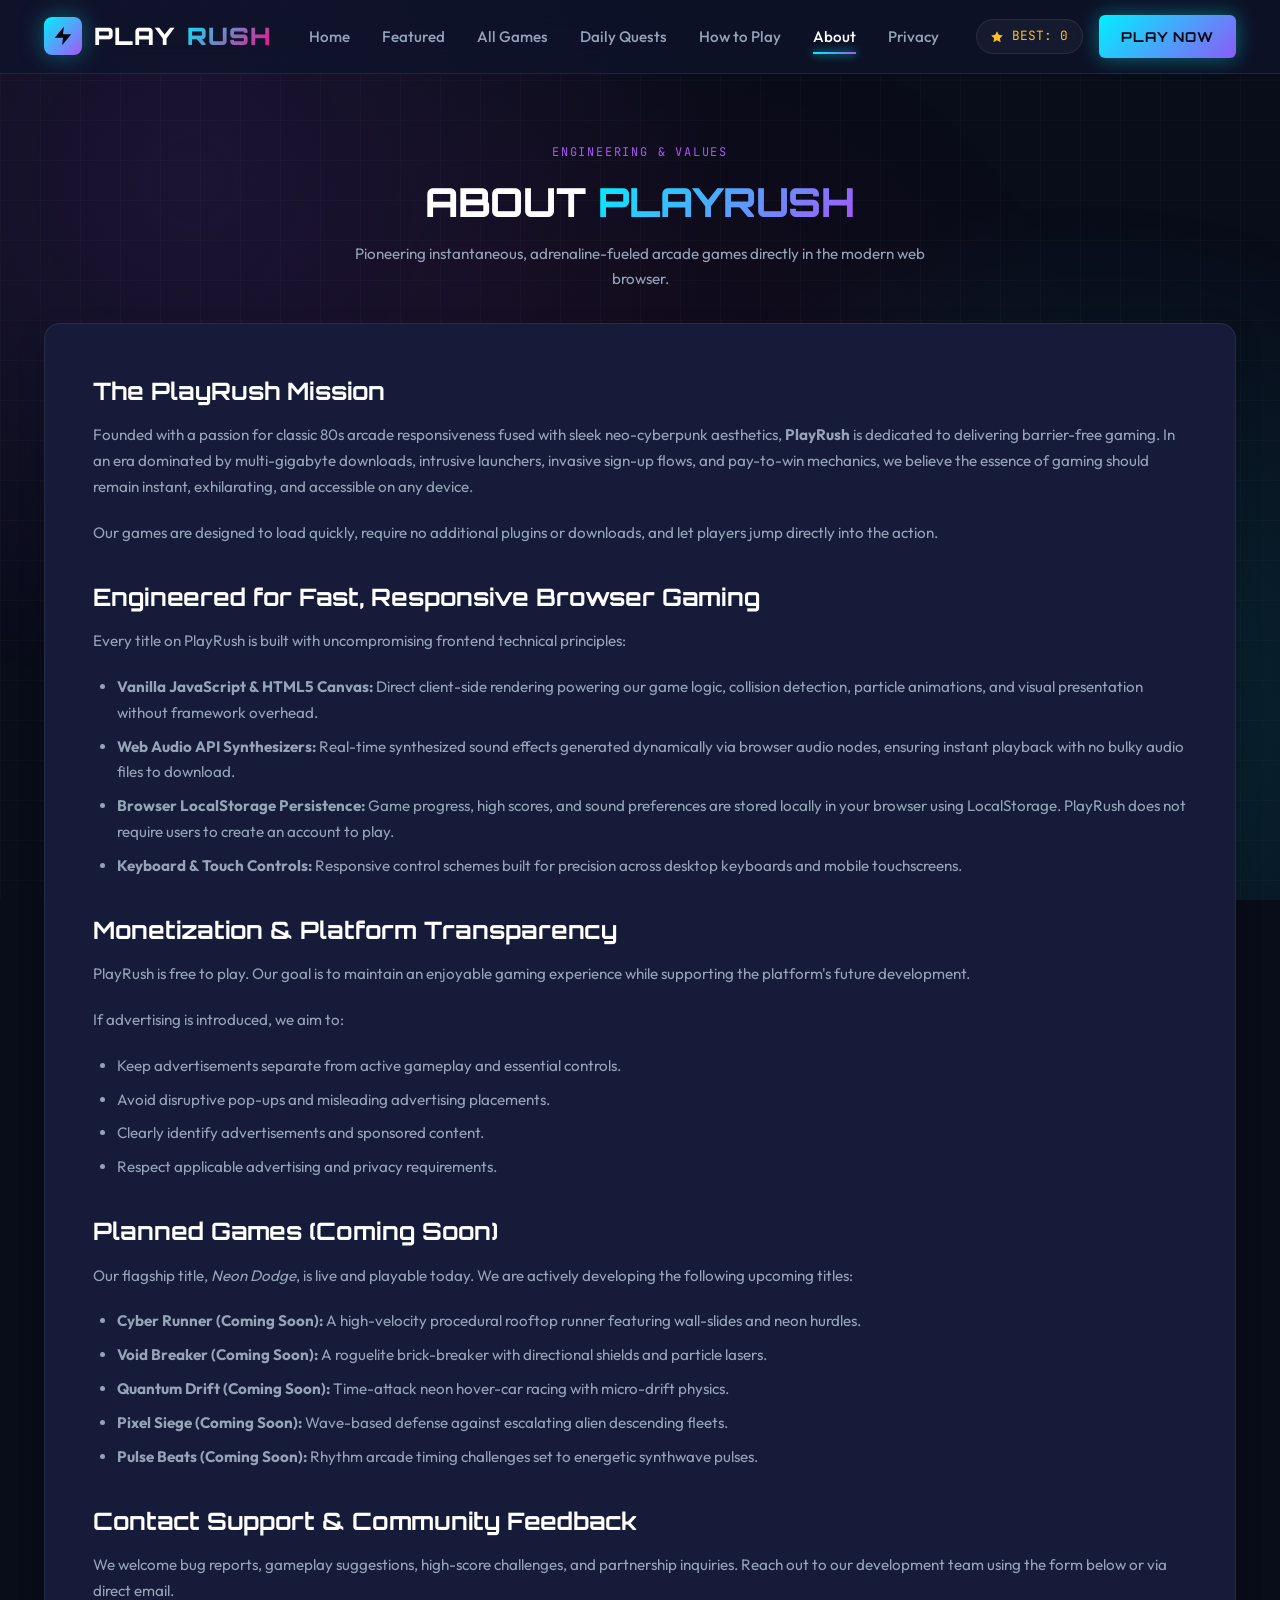
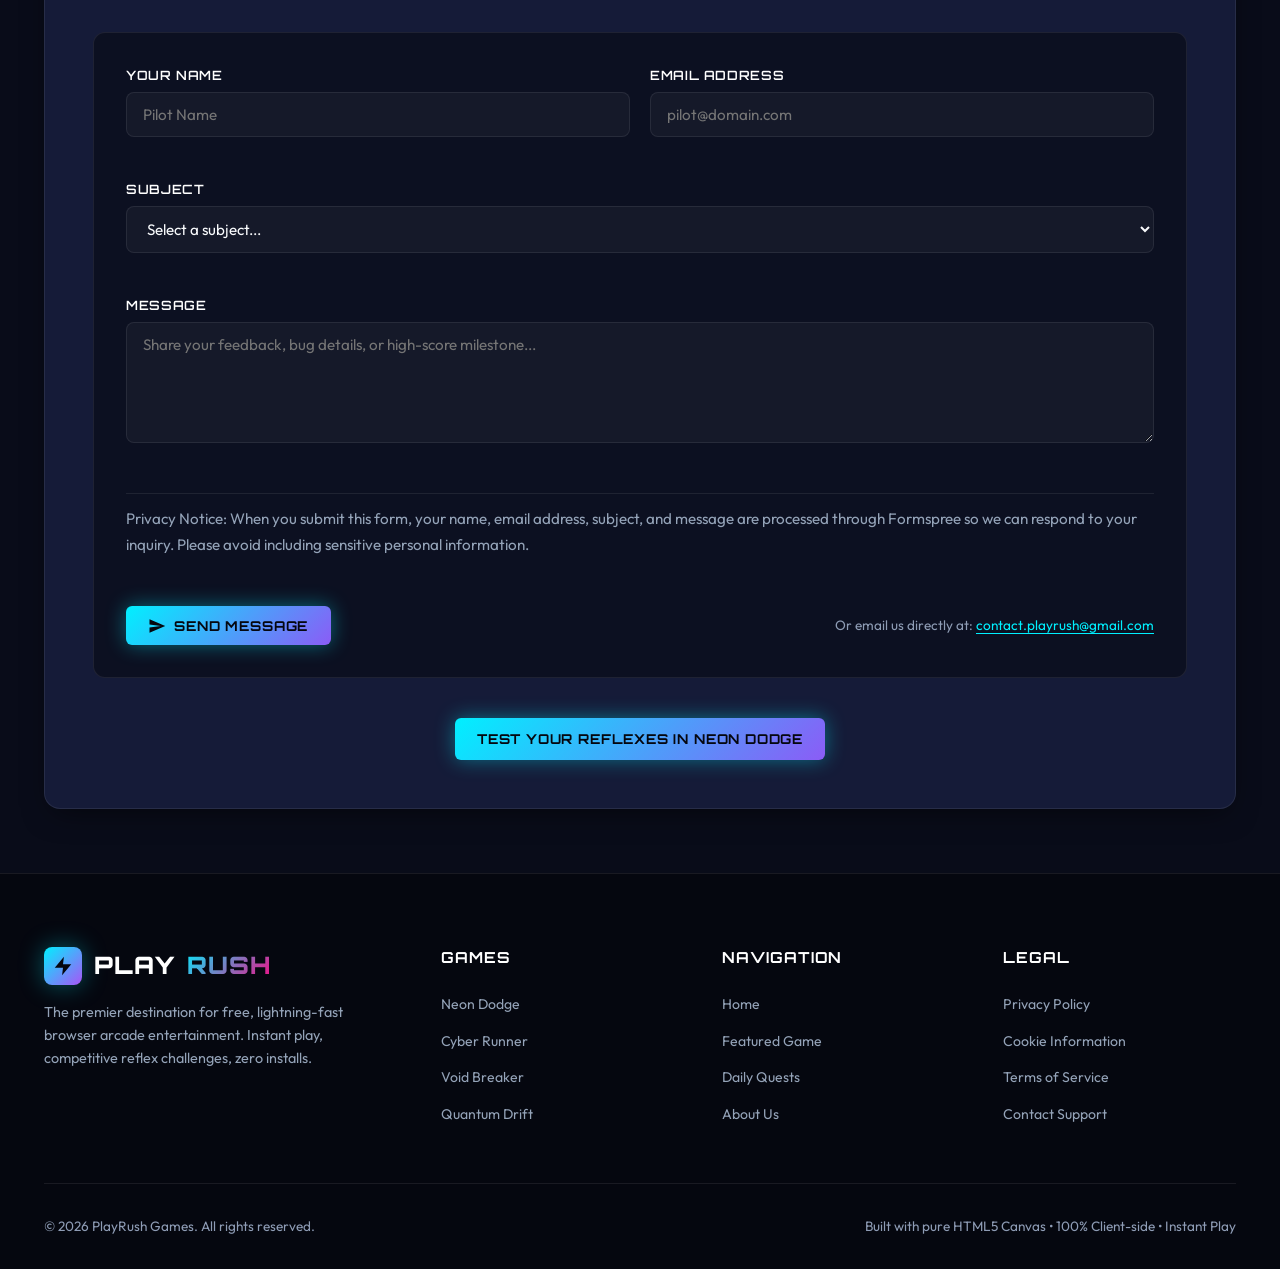
==== commit 4d481c66: "Improve About page and privacy policy" ====
--- a/about.html
+++ b/about.html
@@ -88,7 +88,7 @@
           Founded with a passion for classic 80s arcade responsiveness fused with sleek neo-cyberpunk aesthetics, <strong>PlayRush</strong> is dedicated to delivering barrier-free gaming. In an era dominated by multi-gigabyte downloads, intrusive launchers, invasive sign-up flows, and pay-to-win mechanics, we believe the essence of gaming should remain instant, exhilarating, and accessible on any device.
         </p>
         <p>
-          Our games load within seconds, require zero plugins or downloads, and respect player attention by getting directly to the action.
+          Our games are designed to load quickly, require no additional plugins or downloads, and let players jump directly into the action.
         </p>
 
         <h2>Engineered for Fast, Responsive Browser Gaming</h2>
@@ -98,7 +98,7 @@
         <ul>
           <li><strong>Vanilla JavaScript &amp; HTML5 Canvas:</strong> Direct client-side rendering powering our game logic, collision detection, particle animations, and visual presentation without framework overhead.</li>
           <li><strong>Web Audio API Synthesizers:</strong> Real-time synthesized sound effects generated dynamically via browser audio nodes, ensuring instant playback with no bulky audio files to download.</li>
-          <li><strong>Browser LocalStorage Persistence:</strong> High scores, cumulative orbs, survival milestones, and player sound preferences are saved locally on your device without mandatory accounts or tracking cookies.</li>
+          <li><strong>Browser LocalStorage Persistence:</strong> Game progress, high scores, and sound preferences are stored locally in your browser using LocalStorage. PlayRush does not require users to create an account to play.</li>
           <li><strong>Keyboard &amp; Touch Controls:</strong> Responsive control schemes built for precision across desktop keyboards and mobile touchscreens.</li>
         </ul>
 
@@ -170,7 +170,7 @@
           </div>
 
           <p class="form-privacy-note">
-            Privacy Notice: Information submitted through this form (name, email address, subject, and message) is transmitted securely via Formspree and used solely to respond to your inquiries.
+            Privacy Notice: When you submit this form, your name, email address, subject, and message are processed through Formspree so we can respond to your inquiry. Please avoid including sensitive personal information.
           </p>
 
           <div class="form-submit-row">
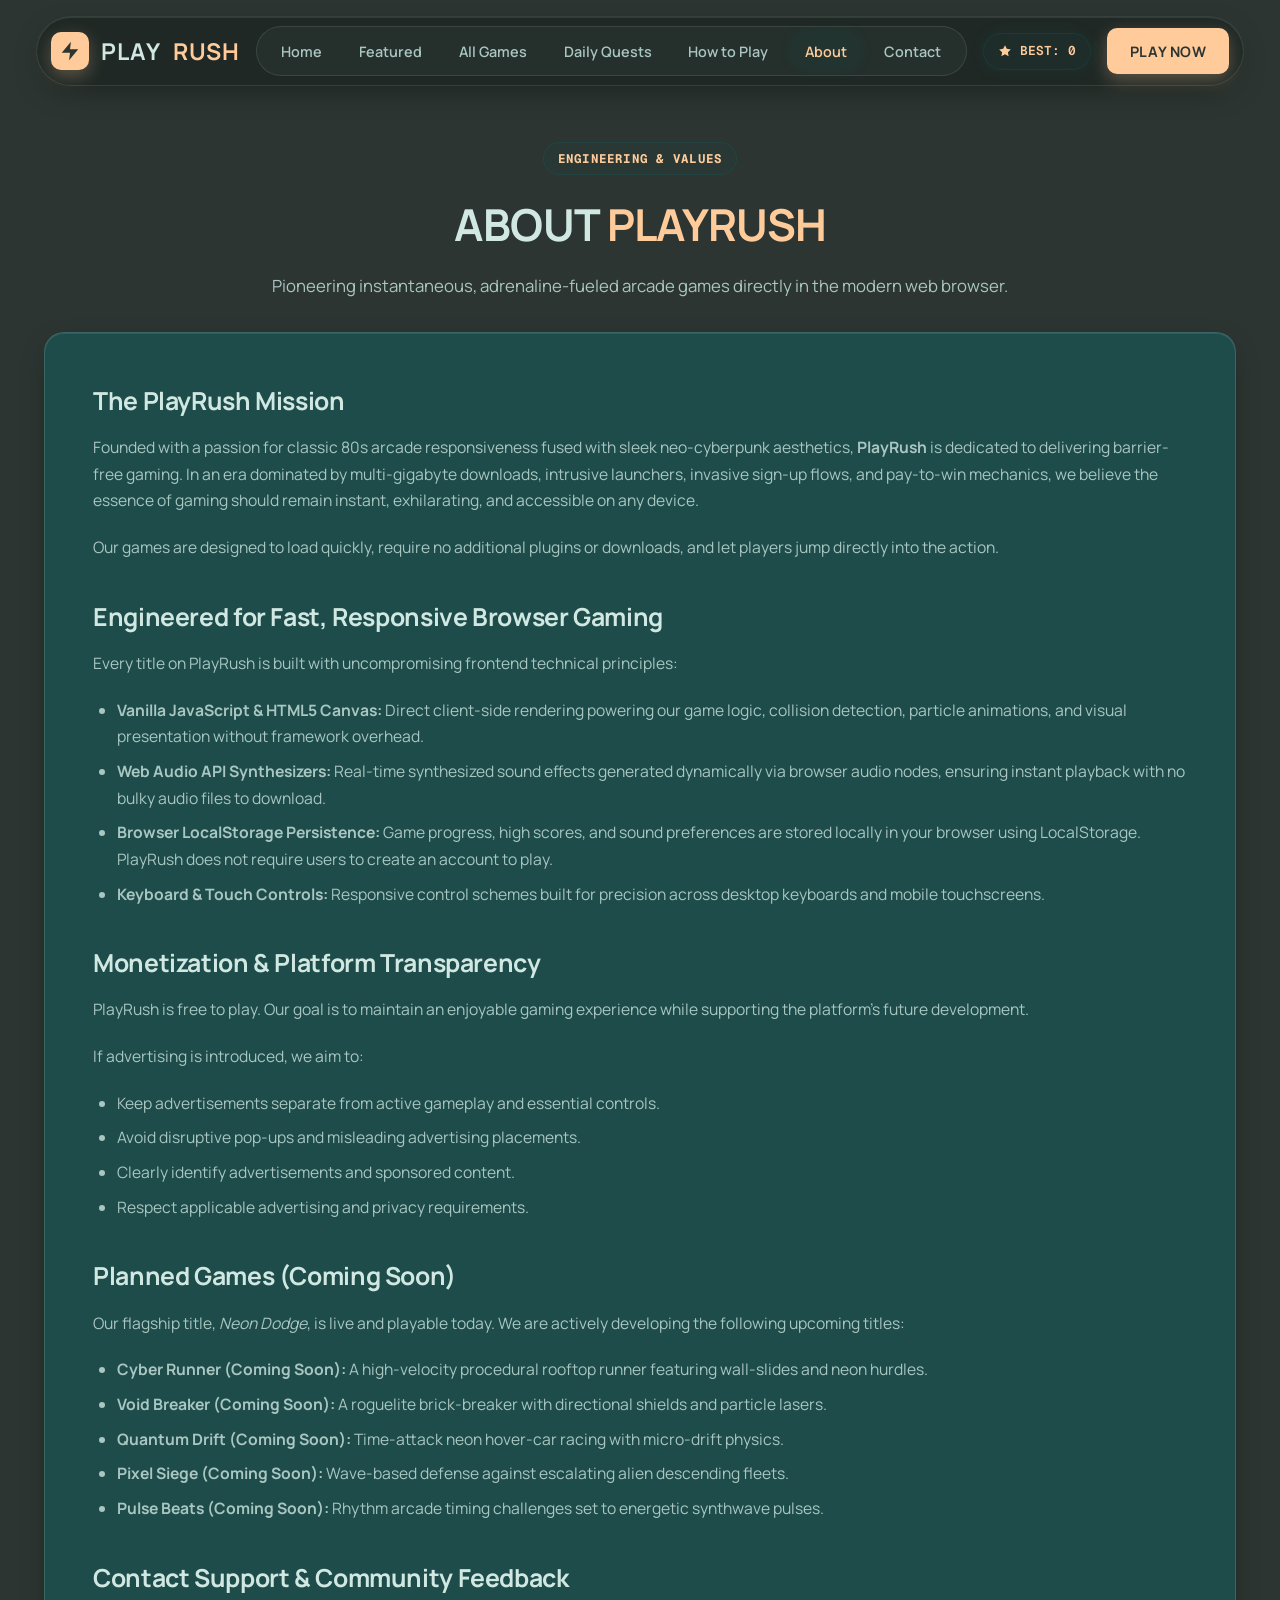
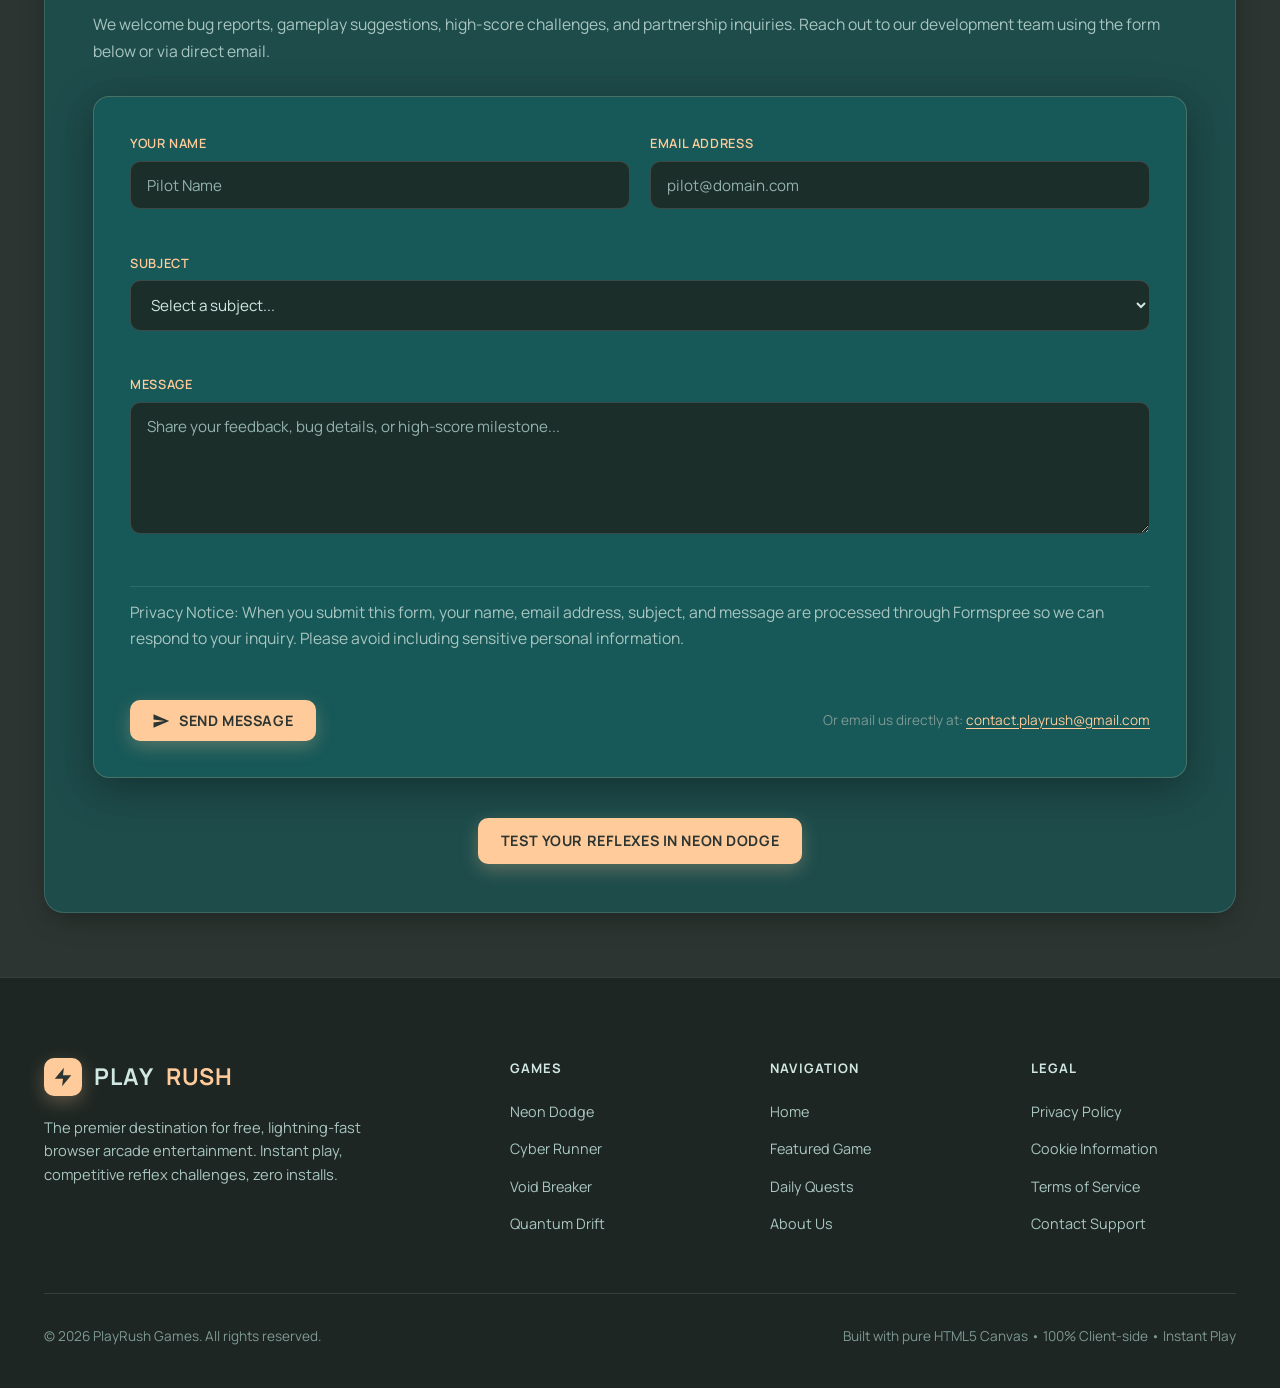
==== commit 1bf994ed: "full websitee and games redesign v1" ====
--- a/about.html
+++ b/about.html
@@ -27,7 +27,6 @@
 
   <!-- Favicon -->
   <link rel="icon" type="image/svg+xml" href="favicon.svg">
-  <link rel="icon" type="image/svg+xml" href="data:image/svg+xml,<svg xmlns='http://www.w3.org/2000/svg' viewBox='0 0 24 24'><rect width='24' height='24' rx='6' fill='%2300f0ff'/><path d='M13 2L3 14h9l-1 8 10-12h-9l1-8z' fill='%2305070f'/></svg>">
   <link rel="stylesheet" href="style.css">
 </head>
 <body>
@@ -54,7 +53,7 @@
           <li><a href="index.html#challenges" class="nav-link">Daily Quests</a></li>
           <li><a href="index.html#howtoplay" class="nav-link">How to Play</a></li>
           <li><a href="about.html" class="nav-link active">About</a></li>
-          <li><a href="privacy.html" class="nav-link">Privacy</a></li>
+          <li><a href="about.html#contact" class="nav-link">Contact</a></li>
         </ul>
       </nav>
 
--- a/style.css
+++ b/style.css
@@ -1,56 +1,80 @@
 /* ==========================================================================
-   PlayRush - Modern Gaming Portal Theme
-   Tech: Pure CSS3, CSS Custom Properties, Flexbox & Grid, Glassmorphism
+   PlayRush - Premium Gaming Arcade Theme
+   Aesthetic: Deep Forest Dark Botanical Arcade
+   Palette: #2C3531 Deep Forest, #116466 Deep Teal, #D9B08C Warm Sand,
+            #FFCB9A Soft Peach, #D1E8E2 Mint
+   Typography: Manrope (single typeface) & Geist Mono (numeric UI only)
+   Tech: Pure CSS3, Flexbox & Grid, CSS Custom Properties
    ========================================================================== */
 
-@import url('https://fonts.googleapis.com/css2?family=Orbitron:wght@400;600;700;900&family=Outfit:wght@300;400;500;600;700;800&family=JetBrains+Mono:wght@400;600&display=swap');
+@import url('https://fonts.googleapis.com/css2?family=Manrope:wght@400;500;600;700&family=Geist+Mono:wght@400;500;600;700&display=swap');
 
 :root {
-  /* Color Palette */
-  --bg-darkest: #05070f;
-  --bg-primary: #090c19;
-  --bg-secondary: #0f142b;
-  --bg-card: #151b38;
-  --bg-card-hover: #1c244c;
-  --bg-glass: rgba(15, 20, 43, 0.78);
-  --bg-glass-card: rgba(21, 27, 56, 0.7);
-
-  /* Neon Accents */
-  --neon-cyan: #00f0ff;
-  --neon-cyan-glow: rgba(0, 240, 255, 0.5);
-  --neon-purple: #a855f7;
-  --neon-purple-glow: rgba(168, 85, 247, 0.5);
-  --neon-pink: #ff007f;
-  --neon-pink-glow: rgba(255, 0, 127, 0.45);
-  --neon-green: #00ff88;
-  --neon-green-glow: rgba(0, 255, 136, 0.45);
-  --neon-amber: #fbbf24;
-  --neon-amber-glow: rgba(251, 191, 36, 0.45);
-
-  /* Text Colors */
-  --text-main: #f8fafc;
-  --text-secondary: #94a3b8;
-  --text-muted: #8e9cb5;
-  --text-highlight: #ffffff;
-
-  /* Borders & Shadows */
-  --border-subtle: rgba(255, 255, 255, 0.08);
-  --border-card: rgba(168, 85, 247, 0.2);
-  --border-focus: rgba(0, 240, 255, 0.8);
-  --shadow-card: 0 10px 30px -10px rgba(0, 0, 0, 0.6);
-  --shadow-neon-cyan: 0 0 25px rgba(0, 240, 255, 0.35);
-  --shadow-neon-purple: 0 0 25px rgba(168, 85, 247, 0.35);
-  --shadow-neon-pink: 0 0 25px rgba(255, 0, 127, 0.35);
-
-  /* Fonts */
-  --font-heading: 'Orbitron', -apple-system, BlinkMacSystemFont, sans-serif;
-  --font-body: 'Outfit', -apple-system, BlinkMacSystemFont, sans-serif;
-  --font-mono: 'JetBrains Mono', monospace;
-
-  /* Transitions */
-  --transition-fast: 0.15s ease;
-  --transition-normal: 0.3s cubic-bezier(0.16, 1, 0.3, 1);
-  --transition-slow: 0.5s cubic-bezier(0.16, 1, 0.3, 1);
+  /* Official PlayRush Color System */
+  --color-background: #2c3531;
+  --color-surface: #116466;
+  --color-accent: #d9b08c;
+  --color-highlight: #ffcb9a;
+  --color-text: #d1e8e2;
+  --color-muted: #93b2ad;
+  --color-border: rgba(209, 232, 226, 0.14);
+
+  /* Surface Palette (Deep Forest & Teal) */
+  --bg-darkest: #1e2623;
+  --bg-primary: #2c3531;
+  --bg-secondary: #333f3a;
+  --bg-card: rgba(17, 100, 102, 0.5);
+  --bg-card-hover: rgba(17, 100, 102, 0.68);
+  --bg-card-solid: #116466;
+  --bg-glass: rgba(30, 39, 36, 0.82);
+  --bg-glass-heavy: rgba(24, 32, 29, 0.95);
+  --bg-glass-input: rgba(209, 232, 226, 0.08);
+
+  /* Botanical Accents */
+  --neon-cyan: #ffcb9a;
+  --neon-cyan-glow: rgba(255, 203, 154, 0.35);
+  --neon-purple: #d9b08c;
+  --neon-purple-glow: rgba(217, 176, 140, 0.4);
+  --neon-pink: #ffcb9a;
+  --neon-pink-glow: rgba(255, 203, 154, 0.45);
+  --neon-green: #7fc4a4;
+  --neon-green-glow: rgba(127, 196, 164, 0.3);
+  --neon-amber: #d9b08c;
+  --neon-amber-glow: rgba(217, 176, 140, 0.4);
+  --accent-strong: #d9b08c;
+  --color-error: #e8907c;
+
+  /* Text Colors & Hierarchy */
+  --text-main: #d1e8e2;
+  --text-secondary: #a9c6c1;
+  --text-muted: #7e9994;
+  --text-highlight: #d1e8e2;
+  --text-on-accent: #2c3531;
+
+  /* Borders & Glass Highlights */
+  --border-subtle: rgba(209, 232, 226, 0.12);
+  --border-card: rgba(209, 232, 226, 0.16);
+  --border-hover: rgba(255, 203, 154, 0.5);
+  --border-focus: rgba(255, 203, 154, 0.9);
+  --glass-highlight: inset 0 1px 0 rgba(209, 232, 226, 0.1);
+
+  /* Shadows */
+  --shadow-card: 0 10px 30px -12px rgba(0, 0, 0, 0.5);
+  --shadow-card-hover: 0 20px 45px -12px rgba(0, 0, 0, 0.6), 0 0 24px rgba(255, 203, 154, 0.1);
+  --shadow-neon-cyan: 0 6px 18px rgba(255, 203, 154, 0.28);
+  --shadow-neon-purple: 0 6px 18px rgba(217, 176, 140, 0.3);
+  --shadow-neon-pink: 0 6px 18px rgba(255, 203, 154, 0.32);
+
+  /* Typography (single typeface: Manrope) */
+  --font-heading: 'Manrope', -apple-system, BlinkMacSystemFont, 'Segoe UI', sans-serif;
+  --font-body: 'Manrope', -apple-system, BlinkMacSystemFont, 'Segoe UI', sans-serif;
+  --font-mono: 'Geist Mono', ui-monospace, monospace;
+
+  /* Motion Curves (Weighted Deceleration) */
+  --ease-base: cubic-bezier(0.22, 1, 0.36, 1);
+  --transition-fast: 0.3s var(--ease-base);
+  --transition-normal: 0.5s var(--ease-base);
+  --transition-slow: 0.5s var(--ease-base);
 
   /* Layout */
   --container-max-width: 1240px;
@@ -82,9 +106,11 @@
   min-height: 100vh;
   display: flex;
   flex-direction: column;
-}
-
-/* Cyber grid ambient background */
+  -webkit-font-smoothing: antialiased;
+  -moz-osx-font-smoothing: grayscale;
+}
+
+/* Flat botanical backdrop */
 body::before {
   content: '';
   position: fixed;
@@ -92,13 +118,7 @@
   left: 0;
   right: 0;
   bottom: 0;
-  background-image: 
-    linear-gradient(to right, rgba(255, 255, 255, 0.02) 1px, transparent 1px),
-    linear-gradient(to bottom, rgba(255, 255, 255, 0.02) 1px, transparent 1px),
-    radial-gradient(circle at 15% 20%, rgba(168, 85, 247, 0.12) 0%, transparent 40%),
-    radial-gradient(circle at 85% 80%, rgba(0, 240, 255, 0.12) 0%, transparent 40%),
-    radial-gradient(circle at 50% 50%, rgba(255, 0, 127, 0.05) 0%, transparent 60%);
-  background-size: 40px 40px, 40px 40px, auto, auto, auto;
+  background-color: var(--bg-primary);
   pointer-events: none;
   z-index: -1;
 }
@@ -106,6 +126,7 @@
 a {
   color: inherit;
   text-decoration: none;
+  transition: color var(--transition-fast);
 }
 
 img {
@@ -113,7 +134,7 @@
   display: block;
 }
 
-button, input {
+button, input, select, textarea {
   font-family: inherit;
 }
 
@@ -123,39 +144,52 @@
   background: none;
 }
 
-/* Accessibility: Visible Focus Rings */
+/* Text Wrapping Quality */
+h1, h2, h3, h4, h5, h6 {
+  font-family: var(--font-heading);
+  text-wrap: balance;
+  font-weight: 700;
+  letter-spacing: -0.015em;
+  color: var(--text-highlight);
+}
+
+p {
+  text-wrap: pretty;
+}
+
+/* Accessible Focus Indicators */
 :focus-visible {
   outline: 2px solid var(--neon-cyan);
   outline-offset: 3px;
-  border-radius: 4px;
+  border-radius: 6px;
 }
 
 button:focus-visible, a:focus-visible {
-  box-shadow: 0 0 12px var(--neon-cyan-glow);
-}
-
-/* Skip to main content link (keyboard users) */
+  box-shadow: 0 0 14px var(--neon-cyan-glow);
+}
+
+/* Skip to Content Link */
 .skip-link {
   position: absolute;
   top: -60px;
   left: 0;
   padding: 0.75rem 1.5rem;
   background: var(--neon-cyan);
-  color: #05070f;
+  color: #2c3531;
   font-weight: 700;
   font-family: var(--font-heading);
   font-size: 0.85rem;
   text-decoration: none;
   z-index: 10000;
   border-radius: 0 0 8px 0;
-  transition: top 0.2s ease;
+  transition: top 0.2s var(--ease-base);
 }
 
 .skip-link:focus {
   top: 0;
 }
 
-/* Screen-reader only utility */
+/* Screen-reader utility */
 .sr-only {
   position: absolute;
   width: 1px;
@@ -163,7 +197,7 @@
   padding: 0;
   margin: -1px;
   overflow: hidden;
-  clip: rect(0,0,0,0);
+  clip: rect(0, 0, 0, 0);
   white-space: nowrap;
   border: 0;
 }
@@ -178,33 +212,52 @@
   padding-right: 1.5rem;
 }
 
+/* Gradient Text Accent Utility */
+.gradient-text {
+  background: linear-gradient(90deg, #d1e8e2 0%, #ffcb9a 55%, #d9b08c 100%);
+  -webkit-background-clip: text;
+  background-clip: text;
+  -webkit-text-fill-color: transparent;
+}
+
 /* ==========================================================================
-   Navigation Bar
+   Navigation Bar (Glassmorphic Floating Bar)
    ========================================================================== */
 .navbar {
   position: sticky;
-  top: 0;
-  height: var(--nav-height);
+  top: 16px;
+  z-index: 1000;
+  display: flex;
+  align-items: center;
+  justify-content: center;
+  padding: 0 1rem;
+  transition: top var(--transition-normal);
+}
+
+.navbar.scrolled {
+  top: 8px;
+}
+
+.navbar .container {
+  display: flex;
+  align-items: center;
+  justify-content: space-between;
+  gap: 1rem;
+  width: max-content;
+  max-width: calc(100vw - 2rem);
   background-color: var(--bg-glass);
-  backdrop-filter: blur(16px);
-  -webkit-backdrop-filter: blur(16px);
-  border-bottom: 1px solid var(--border-subtle);
-  z-index: 1000;
-  display: flex;
-  align-items: center;
-  transition: all var(--transition-normal);
-}
-
-.navbar.scrolled {
-  background-color: rgba(9, 12, 25, 0.95);
-  border-bottom-color: rgba(0, 240, 255, 0.2);
-  box-shadow: 0 4px 20px rgba(0, 0, 0, 0.4);
-}
-
-.navbar .container {
-  display: flex;
-  align-items: center;
-  justify-content: space-between;
+  backdrop-filter: blur(20px);
+  -webkit-backdrop-filter: blur(20px);
+  border: 1px solid var(--border-subtle);
+  border-radius: 9999px;
+  padding: 0.55rem 0.9rem;
+  box-shadow: var(--shadow-card), var(--glass-highlight);
+  transition: background-color var(--transition-normal), border-color var(--transition-normal), box-shadow var(--transition-normal);
+}
+
+.navbar.scrolled .container {
+  background-color: var(--bg-glass-heavy);
+  border-color: rgba(255, 203, 154, 0.25);
 }
 
 /* Brand Logo */
@@ -213,9 +266,9 @@
   align-items: center;
   gap: 0.75rem;
   font-family: var(--font-heading);
-  font-weight: 900;
-  font-size: 1.5rem;
-  letter-spacing: 0.05em;
+  font-weight: 700;
+  font-size: 1.45rem;
+  letter-spacing: 0.04em;
   color: var(--text-highlight);
   text-transform: uppercase;
 }
@@ -223,66 +276,61 @@
 .brand-icon {
   width: 38px;
   height: 38px;
-  background: linear-gradient(135deg, var(--neon-cyan), var(--neon-purple));
-  border-radius: 8px;
+  background: var(--neon-cyan);
+  border-radius: 10px;
   display: flex;
   align-items: center;
   justify-content: center;
   box-shadow: var(--shadow-neon-cyan);
-  transition: transform var(--transition-fast);
+  transition: transform var(--transition-fast), box-shadow var(--transition-fast);
 }
 
 .brand:hover .brand-icon {
-  transform: rotate(10deg) scale(1.08);
+  transform: rotate(8deg) scale(1.06);
+  box-shadow: 0 0 25px rgba(17, 100, 102, 0.6);
 }
 
 .brand-icon svg {
   width: 22px;
   height: 22px;
-  fill: #05070f;
+  fill: #2c3531;
 }
 
 .brand-accent {
-  background: linear-gradient(135deg, var(--neon-cyan), var(--neon-pink));
-  -webkit-background-clip: text;
-  -webkit-text-fill-color: transparent;
-}
-
-/* Nav Links */
+  color: var(--neon-cyan);
+}
+
+/* Nav Menu */
 .nav-menu {
   display: flex;
   align-items: center;
   list-style: none;
-  gap: 2rem;
+  gap: 0.4rem;
+  background: rgba(209, 232, 226, 0.03);
+  padding: 0.35rem 0.6rem;
+  border-radius: 9999px;
+  border: 1px solid var(--border-subtle);
 }
 
 .nav-link {
-  font-weight: 500;
-  font-size: 0.95rem;
+  font-size: 0.9rem;
+  font-weight: 600;
   color: var(--text-secondary);
-  position: relative;
-  padding: 0.5rem 0;
-  transition: color var(--transition-fast);
-}
-
-.nav-link::after {
-  content: '';
-  position: absolute;
-  bottom: 0;
-  left: 0;
-  width: 0;
-  height: 2px;
-  background: linear-gradient(90deg, var(--neon-cyan), var(--neon-purple));
-  transition: width var(--transition-normal);
-  box-shadow: 0 0 8px var(--neon-cyan);
-}
-
-.nav-link:hover, .nav-link.active {
+  padding: 0.45rem 0.95rem;
+  border-radius: 9999px;
+  transition: all var(--transition-fast);
+  display: inline-block;
+}
+
+.nav-link:hover {
   color: var(--text-highlight);
-}
-
-.nav-link:hover::after, .nav-link.active::after {
-  width: 100%;
+  background: rgba(209, 232, 226, 0.06);
+}
+
+.nav-link.active {
+  color: var(--neon-cyan);
+  background: rgba(17, 100, 102, 0.1);
+  box-shadow: 0 0 12px rgba(17, 100, 102, 0.2);
 }
 
 /* Nav Actions */
@@ -296,87 +344,83 @@
   display: flex;
   align-items: center;
   gap: 0.5rem;
-  padding: 0.4rem 0.85rem;
-  background: rgba(255, 255, 255, 0.04);
-  border: 1px solid var(--border-subtle);
+  font-family: var(--font-mono);
+  font-size: 0.8rem;
+  font-weight: 600;
+  color: var(--neon-cyan);
+  background: rgba(17, 100, 102, 0.08);
+  border: 1px solid rgba(17, 100, 102, 0.25);
+  padding: 0.45rem 0.9rem;
   border-radius: 9999px;
-  font-family: var(--font-mono);
-  font-size: 0.8rem;
-  color: var(--neon-amber);
+  box-shadow: 0 0 14px rgba(17, 100, 102, 0.15);
 }
 
 .nav-score-badge svg {
   width: 14px;
   height: 14px;
-  fill: var(--neon-amber);
-}
-
-/* Primary CTA Button */
+  fill: var(--neon-cyan);
+}
+
+/* Buttons */
 .btn-primary {
   display: inline-flex;
   align-items: center;
   justify-content: center;
-  gap: 0.5rem;
-  padding: 0.65rem 1.4rem;
-  background: linear-gradient(135deg, #00f0ff, #8b5cf6);
-  color: #05070f;
+  gap: 0.55rem;
+  background: var(--neon-cyan);
+  color: var(--text-on-accent);
   font-family: var(--font-heading);
+  font-size: 0.9rem;
   font-weight: 700;
-  font-size: 0.85rem;
-  letter-spacing: 0.06em;
-  text-transform: uppercase;
-  border-radius: 6px;
+  letter-spacing: 0.04em;
+  padding: 0.7rem 1.4rem;
+  border-radius: 10px;
+  box-shadow: var(--shadow-neon-cyan);
+  transition: all var(--transition-fast);
+  cursor: pointer;
   position: relative;
   overflow: hidden;
-  box-shadow: 0 0 20px rgba(0, 240, 255, 0.4);
-  transition: all var(--transition-normal);
-}
-
-.btn-primary::before {
-  content: '';
-  position: absolute;
-  top: 0;
-  left: -100%;
-  width: 100%;
-  height: 100%;
-  background: linear-gradient(90deg, transparent, rgba(255, 255, 255, 0.4), transparent);
-  transition: left 0.6s ease;
 }
 
 .btn-primary:hover {
   transform: translateY(-2px);
-  box-shadow: 0 0 30px rgba(0, 240, 255, 0.7);
-  color: #000;
-}
-
-.btn-primary:hover::before {
-  left: 100%;
+  background: var(--accent-strong);
+  box-shadow: 0 6px 25px rgba(255, 203, 154, 0.35);
+  color: var(--text-on-accent);
+}
+
+.btn-primary:active {
+  transform: translateY(0);
 }
 
 .btn-secondary {
   display: inline-flex;
   align-items: center;
   justify-content: center;
-  gap: 0.5rem;
-  padding: 0.65rem 1.4rem;
-  background: rgba(255, 255, 255, 0.05);
+  gap: 0.55rem;
+  background: rgba(209, 232, 226, 0.04);
+  color: var(--text-highlight);
+  font-family: var(--font-heading);
+  font-size: 0.9rem;
+  font-weight: 600;
+  letter-spacing: 0.03em;
+  padding: 0.7rem 1.4rem;
+  border-radius: 10px;
   border: 1px solid var(--border-subtle);
-  color: var(--text-main);
-  font-family: var(--font-heading);
-  font-weight: 600;
-  font-size: 0.85rem;
-  letter-spacing: 0.06em;
-  text-transform: uppercase;
-  border-radius: 6px;
-  transition: all var(--transition-normal);
+  backdrop-filter: blur(12px);
+  box-shadow: var(--glass-highlight);
+  transition: all var(--transition-fast);
 }
 
 .btn-secondary:hover {
-  background: rgba(255, 255, 255, 0.1);
-  border-color: var(--neon-purple);
-  color: var(--neon-purple);
-  box-shadow: var(--shadow-neon-purple);
+  background: rgba(209, 232, 226, 0.09);
+  border-color: rgba(209, 232, 226, 0.2);
   transform: translateY(-2px);
+  color: var(--text-highlight);
+}
+
+.btn-secondary:active {
+  transform: translateY(0);
 }
 
 /* Mobile Toggle Hamburger */
@@ -384,1046 +428,2309 @@
   display: none;
   flex-direction: column;
   justify-content: space-between;
-  width: 26px;
-  height: 20px;
-  background: none;
-  border: none;
-  cursor: pointer;
+  width: 32px;
+  height: 22px;
+  background: transparent;
+  padding: 0;
   z-index: 1001;
 }
 
 .mobile-toggle span {
   display: block;
+  height: 2.5px;
   width: 100%;
-  height: 2px;
-  background-color: var(--text-main);
-  border-radius: 2px;
-  transition: all var(--transition-normal);
+  background: var(--text-main);
+  border-radius: 3px;
+  transition: all var(--transition-fast);
 }
 
 .mobile-toggle.active span:nth-child(1) {
-  transform: translateY(9px) rotate(45deg);
+  transform: translateY(9.5px) rotate(45deg);
+  background: var(--neon-cyan);
 }
 
 .mobile-toggle.active span:nth-child(2) {
   opacity: 0;
+  transform: translateX(-10px);
 }
 
 .mobile-toggle.active span:nth-child(3) {
-  transform: translateY(-9px) rotate(-45deg);
+  transform: translateY(-9.5px) rotate(-45deg);
+  background: var(--neon-cyan);
 }
 
 /* ==========================================================================
    Hero Section
    ========================================================================== */
 .hero {
+  padding: 4rem 0 5rem;
   position: relative;
-  padding: 4.5rem 0 3.5rem;
   overflow: hidden;
-}
-
-.hero-layout {
-  display: grid;
-  grid-template-columns: 1.15fr 0.85fr;
-  align-items: center;
-  gap: 3.5rem;
+  display: flex;
+  flex-direction: column;
+  align-items: center;
+  text-align: center;
+}
+
+.hero-canvas {
+  position: absolute;
+  inset: 0;
+  width: 100%;
+  height: 100%;
+  z-index: 0;
+  pointer-events: none;
+}
+
+.hero-inner,
+.hero-visual {
+  position: relative;
+  z-index: 1;
+}
+
+.hero-inner {
+  display: flex;
+  flex-direction: column;
+  align-items: center;
+  max-width: 720px;
 }
 
 .hero-tag {
   display: inline-flex;
   align-items: center;
   gap: 0.6rem;
-  padding: 0.35rem 0.85rem;
-  background: rgba(0, 240, 255, 0.08);
-  border: 1px solid rgba(0, 240, 255, 0.25);
+  background: rgba(17, 100, 102, 0.25);
+  border: 1px solid rgba(255, 203, 154, 0.3);
+  color: var(--neon-cyan);
+  font-family: var(--font-mono);
+  font-size: 0.75rem;
+  font-weight: 600;
+  letter-spacing: 0.08em;
+  padding: 0.45rem 1rem;
   border-radius: 9999px;
-  font-family: var(--font-mono);
-  font-size: 0.75rem;
-  color: var(--neon-cyan);
-  text-transform: uppercase;
-  letter-spacing: 0.1em;
-  margin-bottom: 1.5rem;
+  width: fit-content;
+  margin-bottom: 1.75rem;
 }
 
 .pulse-dot {
   width: 8px;
   height: 8px;
-  background-color: var(--neon-cyan);
+  background: var(--neon-cyan);
   border-radius: 50%;
-  box-shadow: 0 0 10px var(--neon-cyan);
-  animation: pulse 1.8s infinite;
-}
-
-@keyframes pulse {
-  0% { transform: scale(0.9); opacity: 0.6; }
-  50% { transform: scale(1.3); opacity: 1; }
-  100% { transform: scale(0.9); opacity: 0.6; }
+  box-shadow: 0 0 8px var(--neon-cyan);
+  animation: pulse-ring 2.4s var(--ease-base) infinite;
+}
+
+@keyframes pulse-ring {
+  0% { transform: scale(0.95); box-shadow: 0 0 0 0 rgba(255, 203, 154, 0.5); }
+  70% { transform: scale(1); box-shadow: 0 0 0 8px rgba(255, 203, 154, 0); }
+  100% { transform: scale(0.95); box-shadow: 0 0 0 0 rgba(255, 203, 154, 0); }
 }
 
 .hero-title {
-  font-family: var(--font-heading);
-  font-size: clamp(2.5rem, 5.5vw, 4.2rem);
-  font-weight: 900;
+  font-size: clamp(2.75rem, 6.5vw, 4.75rem);
   line-height: 1.05;
-  letter-spacing: -0.02em;
-  margin-bottom: 1.25rem;
-  text-transform: uppercase;
-}
-
-.hero-title span {
-  display: block;
-  background: linear-gradient(135deg, #ffffff 20%, var(--neon-cyan) 60%, var(--neon-purple) 95%);
+  font-weight: 700;
+  letter-spacing: -0.03em;
+  max-width: 680px;
+  background: linear-gradient(90deg, #d1e8e2 0%, #93b2ad 100%);
   -webkit-background-clip: text;
   -webkit-text-fill-color: transparent;
-  filter: drop-shadow(0 0 30px rgba(0, 240, 255, 0.3));
 }
 
 .hero-subtitle {
-  font-size: clamp(1.05rem, 2vw, 1.3rem);
+  font-size: 1.125rem;
+  line-height: 1.7;
   color: var(--text-secondary);
-  max-width: 540px;
-  margin-bottom: 2.25rem;
-  font-weight: 400;
+  max-width: 680px;
+  margin-top: 1.5rem;
 }
 
 .hero-buttons {
   display: flex;
+  align-items: center;
+  justify-content: center;
+  gap: 1rem;
   flex-wrap: wrap;
-  gap: 1.25rem;
-  margin-bottom: 2.5rem;
-}
-
-.hero-buttons .btn-primary {
-  padding: 0.9rem 2.2rem;
-  font-size: 1rem;
-}
-
-.hero-buttons .btn-secondary {
-  padding: 0.9rem 2rem;
-  font-size: 1rem;
-}
-
-/* Hero Stats */
-.hero-features {
-  display: flex;
-  gap: 2rem;
-  border-top: 1px solid var(--border-subtle);
-  padding-top: 1.75rem;
-}
-
-.hero-feature-item {
-  display: flex;
-  flex-direction: column;
-}
-
-.hero-feature-value {
-  font-family: var(--font-heading);
-  font-size: 1.4rem;
-  font-weight: 800;
-  color: var(--text-highlight);
-}
-
-.hero-feature-label {
-  font-size: 0.8rem;
-  color: var(--text-muted);
-  text-transform: uppercase;
-  letter-spacing: 0.05em;
-}
-
-/* Hero Interactive Visual / Showpiece */
+  margin-top: 2rem;
+}
+
+.hero-proof {
+  margin-top: 2.25rem;
+  width: 100%;
+}
+
+/* Seamless marquee */
+.marquee {
+  overflow: hidden;
+  -webkit-mask-image: linear-gradient(to right, transparent, #000 8%, #000 92%, transparent);
+  mask-image: linear-gradient(to right, transparent, #000 8%, #000 92%, transparent);
+}
+
+.marquee-track {
+  --marquee-duration: 25s;
+  display: flex;
+  align-items: center;
+  width: max-content;
+  will-change: transform;
+  animation: marquee-scroll var(--marquee-duration) linear infinite;
+}
+
+.marquee-set {
+  display: flex;
+  align-items: center;
+  gap: 0.75rem;
+  padding-right: 0.75rem;
+}
+
+.marquee:hover .marquee-track,
+.marquee:focus-within .marquee-track {
+  animation-play-state: paused;
+}
+
+@keyframes marquee-scroll {
+  from { transform: translateX(0); }
+  to { transform: translateX(-50%); }
+}
+
+@media (prefers-reduced-motion: reduce) {
+  .marquee {
+    overflow-x: auto;
+    -webkit-mask-image: none;
+    mask-image: none;
+  }
+
+  .marquee-track {
+    animation: none;
+    flex-wrap: wrap;
+    justify-content: center;
+    padding: 0.5rem 0;
+  }
+
+  .marquee-set {
+    padding-right: 0;
+  }
+}
+
+.hero-proof-chip {
+  font-family: var(--font-mono);
+  font-size: 0.72rem;
+  font-weight: 600;
+  letter-spacing: 0.08em;
+  color: var(--text-secondary);
+  border: 1px solid var(--border-subtle);
+  background: rgba(17, 100, 102, 0.18);
+  padding: 0.45rem 0.9rem;
+  border-radius: 9999px;
+  white-space: nowrap;
+  transition: color var(--transition-fast), border-color var(--transition-fast), transform var(--transition-fast);
+}
+
+.hero-proof-chip::before {
+  content: '';
+  display: inline-block;
+  width: 7px;
+  height: 7px;
+  border-radius: 50%;
+  margin-right: 0.5rem;
+  background: var(--chip-color, var(--neon-cyan));
+  box-shadow: 0 0 8px var(--chip-color, var(--neon-cyan));
+}
+
+.chip-nd { --chip-color: #d1e8e2; }
+.chip-cr { --chip-color: #ffcb9a; }
+.chip-kk { --chip-color: #d9b08c; }
+
+.hero-proof-chip:hover {
+  color: var(--chip-color, var(--neon-cyan));
+  border-color: var(--chip-color, var(--border-hover));
+  transform: translateY(-2px);
+}
+
+/* Hero Visual: geometric arena composition */
 .hero-visual {
   position: relative;
-}
-
-.hero-preview-card {
-  background: linear-gradient(160deg, rgba(21, 27, 56, 0.9) 0%, rgba(13, 17, 39, 0.95) 100%);
-  border: 1px solid rgba(0, 240, 255, 0.3);
-  border-radius: 16px;
-  overflow: hidden;
-  box-shadow: 0 20px 50px -10px rgba(0, 0, 0, 0.7), 0 0 30px rgba(0, 240, 255, 0.15);
-  transition: transform var(--transition-normal), box-shadow var(--transition-normal);
-  position: relative;
-}
-
-.hero-preview-card:hover {
-  transform: translateY(-6px);
-  box-shadow: 0 30px 60px -10px rgba(0, 0, 0, 0.8), 0 0 40px rgba(0, 240, 255, 0.3);
-  border-color: var(--neon-cyan);
-}
-
-.preview-canvas-wrapper {
-  position: relative;
   width: 100%;
-  height: 280px;
-  background: #060914;
-  overflow: hidden;
-}
-
-#heroDemoCanvas {
+  max-width: 980px;
+  margin-top: 3.5rem;
+}
+
+.arena-art {
   width: 100%;
-  height: 100%;
+  height: auto;
   display: block;
 }
 
-.preview-overlay {
-  position: absolute;
-  top: 1rem;
-  left: 1rem;
-  right: 1rem;
-  display: flex;
-  justify-content: space-between;
-  align-items: center;
-  pointer-events: none;
-}
-
-.live-badge {
-  display: flex;
-  align-items: center;
-  gap: 0.4rem;
-  background: rgba(0, 0, 0, 0.65);
-  backdrop-filter: blur(8px);
-  padding: 0.3rem 0.7rem;
+.arena-ring {
+  transform-origin: 600px 280px;
+}
+
+.arena-ring-outer {
+  animation: arena-spin 60s linear infinite;
+}
+
+.arena-ring-mid {
+  animation: arena-spin 90s linear infinite reverse;
+}
+
+@keyframes arena-spin {
+  from { transform: rotate(0deg); }
+  to { transform: rotate(360deg); }
+}
+
+.arena-core {
+  animation: arena-float 7s var(--ease-base) infinite alternate;
+  transform-origin: 600px 280px;
+}
+
+@keyframes arena-float {
+  from { transform: translateY(0); }
+  to { transform: translateY(-14px); }
+}
+
+.arena-shard {
+  animation: arena-shard-float 5s var(--ease-base) infinite alternate;
+}
+
+.arena-shard-1 { --sx: 830px; --sy: 140px; animation-delay: 0s; }
+.arena-shard-2 { --sx: 920px; --sy: 300px; animation-delay: -1.2s; }
+.arena-shard-3 { --sx: 370px; --sy: 120px; animation-delay: -2.4s; }
+.arena-shard-4 { --sx: 290px; --sy: 320px; animation-delay: -3.6s; }
+
+@keyframes arena-shard-float {
+  from { transform: translate(var(--sx, 0px), var(--sy, 0px)) translateY(0); }
+  to { transform: translate(var(--sx, 0px), var(--sy, 0px)) translateY(-16px); }
+}
+
+.arena-chip {
+  position: absolute;
+  font-family: var(--font-mono);
+  font-size: 0.7rem;
+  font-weight: 600;
+  letter-spacing: 0.1em;
+  color: var(--text-main);
+  background: var(--bg-glass-heavy);
+  border: 1px solid var(--border-card);
+  backdrop-filter: blur(12px);
+  padding: 0.5rem 0.9rem;
   border-radius: 9999px;
-  font-family: var(--font-mono);
-  font-size: 0.75rem;
-  color: var(--neon-green);
-  border: 1px solid rgba(0, 255, 136, 0.3);
-}
-
-.live-badge span {
-  width: 6px;
-  height: 6px;
-  background-color: var(--neon-green);
-  border-radius: 50%;
-  box-shadow: 0 0 6px var(--neon-green);
-}
-
-.preview-score-pill {
-  background: rgba(0, 0, 0, 0.65);
-  backdrop-filter: blur(8px);
-  padding: 0.3rem 0.8rem;
-  border-radius: 9999px;
-  font-family: var(--font-mono);
-  font-size: 0.75rem;
-  color: var(--neon-amber);
-  border: 1px solid rgba(251, 191, 36, 0.3);
-}
-
-.preview-content {
-  padding: 1.5rem;
-  display: flex;
-  flex-direction: column;
-  gap: 0.75rem;
-}
-
-.preview-title-row {
-  display: flex;
-  align-items: center;
-  justify-content: space-between;
-}
-
-.preview-game-name {
-  font-family: var(--font-heading);
-  font-size: 1.3rem;
-  font-weight: 800;
-  color: var(--text-highlight);
-  display: flex;
-  align-items: center;
-  gap: 0.5rem;
-}
-
-.preview-desc {
-  font-size: 0.9rem;
-  color: var(--text-secondary);
-}
-
-.preview-cta-btn {
-  margin-top: 0.5rem;
-  width: 100%;
-  padding: 0.8rem;
-  background: linear-gradient(135deg, var(--neon-cyan), var(--neon-purple));
-  color: #05070f;
-  font-family: var(--font-heading);
-  font-weight: 800;
-  font-size: 0.9rem;
-  letter-spacing: 0.08em;
-  text-transform: uppercase;
-  border-radius: 8px;
-  display: flex;
-  align-items: center;
-  justify-content: center;
-  gap: 0.5rem;
-  transition: all var(--transition-normal);
-}
-
-.preview-cta-btn:hover {
-  transform: translateY(-2px);
-  box-shadow: 0 0 25px rgba(0, 240, 255, 0.6);
-  color: #000;
-}
-
+  box-shadow: var(--shadow-card);
+  transition: transform var(--transition-fast), border-color var(--transition-fast), color var(--transition-fast);
+}
+
+.arena-chip:hover {
+  transform: translateY(-4px);
+  border-color: var(--border-hover);
+  color: var(--neon-cyan);
+}
+
+.arena-chip-1 { top: 12%; left: 6%; }
+.arena-chip-2 { top: 46%; right: 4%; }
+.arena-chip-3 { bottom: 10%; left: 16%; }
+
+@media (prefers-reduced-motion: reduce) {
+  .arena-ring-outer, .arena-ring-mid, .arena-core, .arena-shard {
+    animation: none;
+  }
+}
 /* ==========================================================================
-   Monetization / Advertisement Container Component
+   Ad Slot Wrapper
    ========================================================================== */
 .ad-slot-wrapper {
-  margin: 2.5rem auto;
-  width: 100%;
-  display: flex;
-  flex-direction: column;
-  align-items: center;
-  justify-content: center;
-}
-
-.ad-label {
-  font-family: var(--font-mono);
-  font-size: 0.65rem;
-  text-transform: uppercase;
-  letter-spacing: 0.12em;
-  color: var(--text-muted);
-  margin-bottom: 0.4rem;
-  display: flex;
-  align-items: center;
-  gap: 0.4rem;
-}
-
-.ad-label::before, .ad-label::after {
-  content: '';
-  display: inline-block;
-  width: 20px;
-  height: 1px;
-  background-color: var(--border-subtle);
+  padding: 1rem 0;
+  min-height: 20px;
 }
 
 .ad-container {
   width: 100%;
-  max-width: 728px;
-  min-height: 90px;
-  background: rgba(15, 20, 43, 0.4);
-  border: 1px dashed rgba(255, 255, 255, 0.12);
-  border-radius: 8px;
-  display: flex;
-  flex-direction: column;
-  align-items: center;
-  justify-content: center;
-  padding: 1rem;
-  text-align: center;
-  position: relative;
-  overflow: hidden;
-  transition: border-color var(--transition-normal);
-}
-
-.ad-container:hover {
-  border-color: rgba(168, 85, 247, 0.3);
-}
-
-.ad-container-text {
-  font-size: 0.78rem;
-  color: var(--text-muted);
-  max-width: 480px;
-}
-
-.ad-container-text strong {
-  color: var(--text-secondary);
-}
-
-/* Responsive ad rectangle */
-.ad-container.ad-rectangle {
-  max-width: 300px;
-  min-height: 250px;
-}
+  max-width: 970px;
+  margin: 0 auto;
+}
+
 
 /* ==========================================================================
    Section Headers
    ========================================================================== */
 .section-header {
   text-align: center;
-  margin-bottom: 3rem;
-  position: relative;
+  max-width: 680px;
+  margin: 0 auto 3rem;
 }
 
 .section-tag {
   display: inline-block;
   font-family: var(--font-mono);
-  font-size: 0.75rem;
-  color: var(--neon-purple);
+  font-size: 0.78rem;
+  font-weight: 700;
+  letter-spacing: 0.1em;
+  color: var(--neon-cyan);
   text-transform: uppercase;
+  background: rgba(17, 100, 102, 0.08);
+  border: 1px solid rgba(17, 100, 102, 0.25);
+  padding: 0.35rem 0.85rem;
+  border-radius: 9999px;
+  margin-bottom: 0.85rem;
+}
+
+.section-title {
+  font-size: clamp(2rem, 4vw, 2.75rem);
+  font-weight: 700;
+  letter-spacing: -0.02em;
+  margin-bottom: 0.85rem;
+}
+
+.section-title span {
+  color: var(--neon-cyan);
+}
+
+.section-desc {
+  font-size: 1.05rem;
+  color: var(--text-secondary);
+  line-height: 1.6;
+}
+
+/* ==========================================================================
+/* ==========================================================================
+   Featured Games (two-card showcase)
+   ========================================================================== */
+.featured-section {
+  padding: 3.5rem 0 4.5rem;
+}
+
+.fx-header .section-title {
+  text-transform: none;
+  letter-spacing: -0.02em;
+}
+
+.fx-card {
+  position: relative;
+  display: grid;
+  grid-template-columns: 1fr 1fr;
+  gap: 3rem;
+  align-items: center;
+  background: rgba(17, 100, 102, 0.5);
+  border: 1px solid var(--border-card);
+  border-radius: 24px;
+  padding: 3rem;
+  margin-top: 2.5rem;
+}
+
+.fx-card-nd .fx-card-text {
+  order: 2;
+}
+
+.fx-card-nd .fx-art {
+  order: 1;
+}
+
+.fx-tags {
+  display: flex;
+  gap: 0.5rem;
+  flex-wrap: wrap;
+  margin-bottom: 1.25rem;
+}
+
+.fx-tag {
+  font-family: var(--font-mono);
+  font-size: 0.7rem;
+  font-weight: 600;
+  letter-spacing: 0.08em;
+  text-transform: uppercase;
+  color: var(--text-secondary);
+  border: 1px solid var(--border-subtle);
+  padding: 0.35rem 0.8rem;
+  border-radius: 9999px;
+}
+
+.fx-tag-solid {
+  background: var(--neon-cyan);
+  border-color: var(--neon-cyan);
+  color: var(--text-on-accent);
+}
+
+.fx-game-title {
+  font-size: clamp(2rem, 4vw, 2.75rem);
+  font-weight: 700;
+  letter-spacing: -0.02em;
+  line-height: 1.1;
+  margin-bottom: 1rem;
+}
+
+.fx-game-title span {
+  color: var(--neon-cyan);
+}
+
+.section-title .fx-accent {
+  color: #d1e8e2;
+}
+
+/* Neon Dodge hazard/pickup cards fanned around the arena (same style as Killer Killer roles) */
+.nd-role-1 { left: 20%; top: 16%; transform: rotate(-9deg); animation-delay: 0s; }
+.nd-role-2 { right: 4%; top: 24%; transform: rotate(8deg); animation-delay: -1.4s; animation-duration: 6s; }
+.nd-role-3 { left: 14%; top: 74%; transform: rotate(7deg); animation-delay: -2.6s; animation-duration: 5.4s; }
+@media (max-width: 860px) {
+  .nd-role-1 { left: 4%; }
+  .nd-role-2 { right: 2%; }
+  .nd-role-3 { left: 0%; }
+}
+
+/* Mobile: float cards stay behind the phone, shrunk and pinned to free edges */
+@media (max-width: 860px) {
+  .fx-art-phone:not(.fx-art-phone-nd) .fx-phone {
+    margin-top: 24px;
+  }
+
+  .fx-art-phone .fx-role-card {
+    width: 74px;
+    padding: 0.5rem 0.35rem;
+  }
+
+  .fx-art-phone .fx-role-card svg {
+    width: 18px;
+    height: 18px;
+  }
+
+  .fx-art-phone:not(.fx-art-phone-nd) .fx-role-1 { left: 0; top: 6%; }
+  .fx-art-phone:not(.fx-art-phone-nd) .fx-role-2 { right: 0; top: 14%; }
+  .fx-art-phone:not(.fx-art-phone-nd) .fx-role-3 { left: 1%; bottom: 8%; }
+
+  .fx-art-phone-nd .nd-role-1 { left: 0; right: auto; top: 8%; }
+  .fx-art-phone-nd .nd-role-2 { right: 0; top: 38%; }
+  .fx-art-phone-nd .nd-role-3 { left: 12%; right: auto; bottom: 12%; width: 62px; height: 46px; min-height: 0; padding: 0.35rem 0.3rem; }
+
+  .fx-art-phone-nd .fx-chip-1 { left: -100px; bottom: 34%; }
+  .fx-art-phone-nd .fx-chip-2 { right: 0%; bottom: 22%; }
+}
+
+/* Neon Dodge phone screen content */
+.fx-art-phone-nd {
+  justify-content: flex-start;
+  padding-left: 12%;
+}
+
+.fx-art-phone-nd .fx-phone {
+  animation-name: fx-tilt-left;
+}
+
+@keyframes fx-tilt-left {
+  from { transform: rotate(4deg); }
+  to { transform: rotate(-4deg); }
+}
+
+.fx-nd-screen {
+  position: relative;
+}
+
+.fx-nd-screen canvas {
+  position: absolute;
+  inset: 0;
+  width: 100%;
+  height: 100%;
+  display: block;
+}
+
+.fx-nd-score {
+  font-family: var(--font-mono);
+  font-size: 1.6rem;
+  font-weight: 700;
+  color: var(--neon-cyan);
+}
+
+.fx-nd-score-big {
+  font-size: 1.05rem;
+  letter-spacing: 0.18em;
+  color: #7fc4a4;
+}
+
+.fx-nd-diff {
+  display: flex;
+  gap: 0.4rem;
+}
+
+.fx-nd-diff span {
+  font-family: var(--font-mono);
+  font-size: 0.6rem;
+  font-weight: 700;
+  letter-spacing: 0.1em;
+  padding: 0.35rem 0.7rem;
+  border-radius: 9999px;
+  border: 1px solid var(--border-subtle);
+  color: var(--text-muted);
+}
+
+.fx-nd-diff .fx-nd-diff-on {
+  color: var(--neon-cyan);
+  border-color: rgba(255, 203, 154, 0.5);
+  background: rgba(255, 203, 154, 0.1);
+}
+
+.fx-desc {
+  font-size: 1rem;
+  line-height: 1.7;
+  color: var(--text-secondary);
+  max-width: 46ch;
+  margin-bottom: 1.5rem;
+}
+
+.fx-stats {
+  display: grid;
+  grid-template-columns: repeat(3, 1fr);
+  gap: 0.75rem;
+  margin-bottom: 1.75rem;
+}
+
+.fx-stat {
+  background: rgba(44, 53, 49, 0.6);
+  border: 1px solid var(--border-subtle);
+  border-radius: 16px;
+  padding: 0.85rem 1rem;
+  display: flex;
+  flex-direction: column;
+  gap: 0.25rem;
+}
+
+.fx-stat-label {
+  font-family: var(--font-mono);
+  font-size: 0.65rem;
+  letter-spacing: 0.1em;
+  text-transform: uppercase;
+  color: var(--text-muted);
+}
+
+.fx-stat-value {
+  font-size: 0.95rem;
+  font-weight: 700;
+  color: var(--text-main);
+}
+
+.fx-stat-peach {
+  color: var(--neon-cyan);
+}
+
+.fx-actions {
+  display: flex;
+  gap: 0.75rem;
+  flex-wrap: wrap;
+}
+
+/* Reveal initial states (JS adds .fx-in) */
+.fx-reveal {
+  opacity: 0;
+  transform: translateY(24px);
+  transition: opacity 0.6s var(--ease-base), transform 0.6s var(--ease-base);
+}
+
+.fx-title .fx-word {
+  display: inline-block;
+  opacity: 0;
+  transform: translateY(24px);
+  transition: opacity 0.6s var(--ease-base), transform 0.6s var(--ease-base);
+}
+
+.fx-card {
+  opacity: 0;
+  transform: translateY(32px);
+  transition: opacity 0.7s var(--ease-base), transform 0.7s var(--ease-base);
+}
+
+.fx-in .fx-reveal,
+.fx-in .fx-word,
+.fx-in.fx-card,
+.fx-card.fx-in {
+  opacity: 1;
+  transform: translateY(0);
+}
+
+/* Art reveal + parallax (JS sets --fx-py) */
+.fx-art {
+  opacity: 0;
+  scale: 0.88;
+  translate: 0 var(--fx-py, 0px);
+  transition: opacity 0.6s var(--ease-base) 0.25s, scale 0.6s var(--ease-base) 0.25s;
+  position: relative;
+}
+
+.fx-card.fx-in .fx-art {
+  opacity: 1;
+  scale: 1;
+}
+
+/* ---- Phone art (Killer Killer) ---- */
+.fx-art-phone {
+  display: flex;
+  align-items: center;
+  justify-content: center;
+  min-height: 480px;
+}
+
+.fx-glow {
+  position: absolute;
+  width: 340px;
+  height: 340px;
+  border-radius: 50%;
+  background: rgba(255, 203, 154, 0.14);
+  filter: blur(60px);
+  animation: fx-float 6s var(--ease-base) infinite alternate;
+}
+
+@keyframes fx-float {
+  from { transform: translateY(0); }
+  to { transform: translateY(-18px); }
+}
+
+.fx-phone {
+  position: relative;
+  z-index: 2;
+  width: 236px;
+  height: 440px;
+  background: #10151a;
+  border: 6px solid #1e2623;
+  border-radius: 36px;
+  box-shadow: 0 24px 60px rgba(0, 0, 0, 0.55), 0 0 0 1px rgba(255, 203, 154, 0.15);
+  animation: fx-tilt 7s var(--ease-base) infinite alternate;
+}
+
+@keyframes fx-tilt {
+  from { transform: rotate(-4deg); }
+  to { transform: rotate(4deg); }
+}
+
+.fx-phone-notch {
+  position: absolute;
+  top: 10px;
+  left: 50%;
+  transform: translateX(-50%);
+  width: 70px;
+  height: 18px;
+  background: #10151a;
+  border-radius: 9999px;
+  z-index: 3;
+}
+
+.fx-phone-screen {
+  position: absolute;
+  inset: 10px;
+  border-radius: 28px;
+  background: #1e2623;
+  overflow: hidden;
+  display: flex;
+  align-items: center;
+  justify-content: center;
+}
+
+.fx-phone-state {
+  position: absolute;
+  inset: 0;
+  display: flex;
+  flex-direction: column;
+  align-items: center;
+  justify-content: center;
+  gap: 0.9rem;
+  padding: 1.5rem;
+  text-align: center;
+  opacity: 0;
+  animation: fx-state-cycle 12s linear infinite;
+  animation-play-state: paused;
+}
+
+.fx-card.fx-in .fx-phone-state {
+  animation-play-state: running;
+}
+
+.fx-state-1 { animation-delay: 0s; }
+.fx-state-2 { animation-delay: 4s; }
+.fx-state-3 { animation-delay: 8s; }
+
+@keyframes fx-state-cycle {
+  0% { opacity: 0; }
+  3% { opacity: 1; }
+  30% { opacity: 1; }
+  33% { opacity: 0; }
+  100% { opacity: 0; }
+}
+
+.fx-state-label {
+  font-family: var(--font-mono);
+  font-size: 0.65rem;
   letter-spacing: 0.15em;
+  text-transform: uppercase;
+  color: var(--text-muted);
+}
+
+.fx-pass-name {
+  font-size: 1.4rem;
+  font-weight: 700;
+  color: var(--text-main);
+}
+
+.fx-pass-hint {
+  font-size: 0.72rem;
+  color: var(--text-secondary);
+  line-height: 1.5;
+}
+
+.fx-pass-btn {
+  margin-top: 0.5rem;
+  background: var(--neon-cyan);
+  color: var(--text-on-accent);
+  font-family: var(--font-mono);
+  font-size: 0.7rem;
+  font-weight: 700;
+  letter-spacing: 0.1em;
+  padding: 0.55rem 1.4rem;
+  border-radius: 9999px;
+}
+
+.fx-killer-card {
+  border: 2px solid var(--color-error);
+  border-radius: 14px;
+  padding: 0.9rem 1.6rem;
+  box-shadow: 0 0 24px rgba(232, 144, 124, 0.4);
+  background: rgba(232, 144, 124, 0.08);
+}
+
+.fx-killer-word {
+  font-family: var(--font-mono);
+  font-size: 1.3rem;
+  font-weight: 700;
+  letter-spacing: 0.2em;
+  color: var(--color-error);
+}
+
+.fx-killer-info {
+  font-family: var(--font-mono);
+  font-size: 0.68rem;
+  color: var(--text-secondary);
+  line-height: 1.6;
+}
+
+.fx-timer {
+  font-family: var(--font-mono);
+  font-size: 2rem;
+  font-weight: 700;
+  color: var(--neon-cyan);
+}
+
+.fx-timer-hint {
+  font-size: 0.72rem;
+  color: var(--text-secondary);
+}
+
+.fx-role-card {
+  position: absolute;
+  z-index: 1;
+  width: 92px;
+  padding: 0.7rem 0.5rem;
+  background: #2c3531;
+  border: 1px solid var(--border-subtle);
+  border-radius: 14px;
+  display: flex;
+  flex-direction: column;
+  align-items: center;
+  gap: 0.3rem;
+  font-family: var(--font-mono);
+  font-size: 0.62rem;
+  letter-spacing: 0.08em;
+  text-transform: uppercase;
+  color: var(--text-secondary);
+  box-shadow: var(--shadow-card);
+  animation: fx-role-float 5s var(--ease-base) infinite alternate;
+  animation-play-state: paused;
+}
+
+.fx-card.fx-in .fx-role-card {
+  animation-play-state: running;
+}
+
+.fx-role-card svg {
+  width: 22px;
+  height: 22px;
+}
+
+.fx-role-1 { left: 8%; top: 22%; color: #7fc4a4; transform: rotate(-10deg); animation-delay: 0s; }
+.fx-role-2 { right: 6%; top: 30%; color: #9ec7e8; transform: rotate(9deg); animation-delay: -1.6s; animation-duration: 6s; }
+.fx-role-3 { left: 16%; bottom: 14%; color: var(--neon-cyan); transform: rotate(6deg); animation-delay: -3s; animation-duration: 5.5s; }
+
+@keyframes fx-role-float {
+  from { translate: 0 0; }
+  to { translate: 0 -14px; }
+}
+
+.fx-name-chip {
+  position: absolute;
+  z-index: 1;
+  font-family: var(--font-mono);
+  font-size: 0.65rem;
+  font-weight: 600;
+  letter-spacing: 0.06em;
+  color: var(--text-main);
+  background: rgba(17, 100, 102, 0.85);
+  border: 1px solid var(--border-card);
+  padding: 0.3rem 0.7rem;
+  border-radius: 9999px;
+  animation: fx-chip-float 4.5s var(--ease-base) infinite alternate;
+  animation-play-state: paused;
+}
+
+.fx-card.fx-in .fx-name-chip {
+  animation-play-state: running;
+}
+
+.fx-chip-1 { left: 4%; bottom: 30%; animation-delay: -0.8s; }
+.fx-chip-2 { right: 10%; bottom: 20%; animation-delay: -2.2s; animation-duration: 5.2s; }
+
+.fx-art-phone-nd .fx-chip-1 {
+  left: 26%;
+  bottom: 8%;
+}
+
+.fx-art-phone-nd .fx-chip-2 {
+  right: 12%;
+  bottom: 4%;
+}
+
+@keyframes fx-chip-float {
+  from { translate: 0 0; }
+  to { translate: 0 -10px; }
+}
+
+/* ---- Arena art (Neon Dodge) ---- */
+.fx-art-arena {
+  position: relative;
+  width: 100%;
+  max-width: 320px;
+  height: 440px;
+  margin: 0 auto;
+  background: #1e2623;
+  border: 1px solid var(--border-subtle);
+  border-radius: 20px;
+  overflow: hidden;
+}
+
+.fx-art-arena canvas {
+  position: absolute;
+  inset: 0;
+  width: 100%;
+  height: 100%;
+  display: block;
+}
+
+.fx-arena-hud {
+  position: absolute;
+  top: 0;
+  left: 0;
+  right: 0;
+  display: flex;
+  justify-content: space-between;
+  padding: 0.8rem 1rem;
+  font-family: var(--font-mono);
+  font-size: 0.68rem;
+  letter-spacing: 0.08em;
+  color: var(--text-muted);
+  z-index: 3;
+}
+
+.fx-arena-hud b {
+  color: var(--neon-cyan);
+  font-weight: 700;
+}
+
+.fx-arena-stars {
+  position: absolute;
+  inset: 0;
+  background-image:
+    radial-gradient(1px 1px at 20% 30%, rgba(209,232,226,0.5) 50%, transparent 51%),
+    radial-gradient(1px 1px at 70% 15%, rgba(209,232,226,0.4) 50%, transparent 51%),
+    radial-gradient(1.5px 1.5px at 45% 60%, rgba(217,176,140,0.4) 50%, transparent 51%),
+    radial-gradient(1px 1px at 85% 45%, rgba(209,232,226,0.35) 50%, transparent 51%),
+    radial-gradient(1px 1px at 30% 80%, rgba(209,232,226,0.3) 50%, transparent 51%);
+  animation: fx-stars-fall 9s linear infinite;
+  animation-play-state: paused;
+}
+
+.fx-card.fx-in .fx-arena-stars {
+  animation-play-state: running;
+}
+
+@keyframes fx-stars-fall {
+  from { background-position: 0 0; }
+  to { background-position: 0 120px; }
+}
+
+.fx-asteroid {
+  position: absolute;
+  width: 26px;
+  height: 26px;
+  border: 2px solid var(--neon-cyan);
+  border-radius: 4px;
+  animation: fx-ast-fall linear infinite;
+  animation-play-state: paused;
+}
+
+.fx-card.fx-in .fx-asteroid {
+  animation-play-state: running;
+}
+
+.fx-ast-1 { left: 18%; animation: fx-ast-fall 5.5s linear infinite; animation-play-state: paused; }
+.fx-ast-2 { left: 52%; width: 20px; height: 20px; animation-duration: 7s; animation-delay: -2.5s; animation-play-state: paused; }
+.fx-ast-3 { left: 76%; width: 30px; height: 30px; animation-duration: 6.2s; animation-delay: -4s; animation-play-state: paused; }
+
+.fx-card.fx-in .fx-ast-1,
+.fx-card.fx-in .fx-ast-2,
+.fx-card.fx-in .fx-ast-3 {
+  animation-play-state: running;
+}
+
+@keyframes fx-ast-fall {
+  0% { top: -8%; rotate: 0deg; opacity: 0; }
+  8% { opacity: 1; }
+  92% { opacity: 1; }
+  100% { top: 105%; rotate: 220deg; opacity: 0; }
+}
+
+.fx-orb {
+  position: absolute;
+  width: 14px;
+  height: 14px;
+  border-radius: 50%;
+  background: #7cffb2;
+  box-shadow: 0 0 14px #7fc4a4;
+  animation: fx-orb-fall linear infinite;
+  animation-play-state: paused;
+}
+
+.fx-card.fx-in .fx-orb {
+  animation-play-state: running;
+}
+
+.fx-orb-1 { left: 38%; animation-duration: 6.5s; animation-delay: -1s; }
+.fx-orb-2 { left: 64%; animation-duration: 8s; animation-delay: -5s; }
+
+@keyframes fx-orb-fall {
+  0% { top: -6%; opacity: 0; }
+  10% { opacity: 1; }
+  90% { opacity: 1; }
+  100% { top: 105%; opacity: 0; }
+}
+
+.fx-laser-warn {
+  position: absolute;
+  top: 0;
+  bottom: 0;
+  left: 30%;
+  width: 2px;
+  border-left: 2px dashed var(--color-error);
+  opacity: 0;
+  animation: fx-laser-cycle 7s linear infinite;
+  animation-play-state: paused;
+}
+
+.fx-laser-beam {
+  position: absolute;
+  top: 0;
+  bottom: 0;
+  left: calc(30% - 8px);
+  width: 16px;
+  background: var(--color-error);
+  box-shadow: 0 0 24px var(--color-error);
+  opacity: 0;
+  animation: fx-laser-cycle 7s linear infinite;
+  animation-play-state: paused;
+}
+
+.fx-card.fx-in .fx-laser-warn,
+.fx-card.fx-in .fx-laser-beam {
+  animation-play-state: running;
+}
+
+@keyframes fx-laser-cycle {
+  0%, 55% { opacity: 0; }
+  60% { opacity: 0.8; }
+  70%, 100% { opacity: 0; }
+}
+
+.fx-laser-beam {
+  animation-name: fx-laser-beam-cycle;
+}
+
+@keyframes fx-laser-beam-cycle {
+  0%, 62% { opacity: 0; }
+  66% { opacity: 1; }
+  74%, 100% { opacity: 0; }
+}
+
+.fx-boost-pill {
+  position: absolute;
+  top: 42%;
+  left: 50%;
+  transform: translateX(-50%);
+  font-family: var(--font-mono);
+  font-size: 0.62rem;
+  font-weight: 700;
+  letter-spacing: 0.1em;
+  color: var(--text-on-accent);
+  background: var(--neon-cyan);
+  padding: 0.3rem 0.8rem;
+  border-radius: 9999px;
+  opacity: 0;
+  animation: fx-boost-cycle 7s linear infinite;
+  animation-play-state: paused;
+}
+
+.fx-card.fx-in .fx-boost-pill {
+  animation-play-state: running;
+}
+
+@keyframes fx-boost-cycle {
+  0%, 72% { opacity: 0; }
+  76% { opacity: 1; }
+  86%, 100% { opacity: 0; }
+}
+
+.fx-ship {
+  position: absolute;
+  bottom: 12%;
+  left: 50%;
+  width: 0;
+  height: 0;
+  border-left: 10px solid transparent;
+  border-right: 10px solid transparent;
+  border-bottom: 18px solid var(--neon-cyan);
+  filter: drop-shadow(0 0 6px var(--neon-cyan));
+  animation: fx-ship-sway 3.2s var(--ease-base) infinite alternate;
+  animation-play-state: paused;
+}
+
+.fx-card.fx-in .fx-ship {
+  animation-play-state: running;
+}
+
+@keyframes fx-ship-sway {
+  from { translate: -60px 0; }
+  to { translate: 60px 0; }
+}
+
+/* Hover & focus states */
+.fx-actions .btn-primary:hover,
+.fx-actions .btn-secondary:hover {
+  transform: translateY(-2px);
+}
+
+.fx-actions .btn-primary:active,
+.fx-actions .btn-secondary:active {
+  transform: scale(0.98);
+}
+
+.fx-actions a:focus-visible {
+  outline: 2px solid var(--neon-cyan);
+  outline-offset: 2px;
+}
+
+/* Hero scroll-away fade (JS toggles class) */
+.hero.is-fading .hero-inner {
+  opacity: 0;
+  scale: 0.92;
+  transition: opacity 0.4s var(--ease-base), scale 0.4s var(--ease-base);
+}
+
+.hero-inner {
+  transition: opacity 0.4s var(--ease-base), scale 0.4s var(--ease-base);
+}
+
+@media (max-width: 860px) {
+  .fx-card {
+    grid-template-columns: 1fr;
+    gap: 2rem;
+    padding: 2rem 1.5rem;
+  }
+
+  .fx-card-nd .fx-card-text,
+  .fx-card-nd .fx-art {
+    order: initial;
+  }
+
+  .fx-art-phone {
+    min-height: 420px;
+  }
+
+  .fx-art-arena {
+    min-height: 340px;
+  }
+}
+
+@media (prefers-reduced-motion: reduce) {
+  .fx-reveal,
+  .fx-word,
+  .fx-card,
+  .fx-art {
+    opacity: 1;
+    transform: none;
+    scale: 1;
+    transition: none;
+  }
+
+  .fx-phone,
+  .fx-glow,
+  .fx-role-card,
+  .fx-name-chip,
+  .fx-arena-stars,
+  .fx-asteroid,
+  .fx-orb,
+  .fx-laser-warn,
+  .fx-laser-beam,
+  .fx-boost-pill,
+  .fx-ship,
+  .fx-phone-state {
+    animation: none !important;
+    opacity: 1;
+  }
+
+  .fx-phone-state:not(.fx-state-1) {
+    display: none;
+  }
+}
+
+/* ==========================================================================
+   Games Collection & Filter Bar
+   ========================================================================== */
+.games-section {
+  padding: 4.5rem 0;
+}
+
+/* Filter Bar */
+.filter-bar {
+  display: flex;
+  align-items: center;
+  justify-content: center;
+  gap: 0.6rem;
+  flex-wrap: wrap;
+  margin-bottom: 2.5rem;
+}
+
+.filter-btn {
+  background: rgba(209, 232, 226, 0.04);
+  color: var(--text-secondary);
+  border: 1px solid var(--border-subtle);
+  font-family: var(--font-heading);
+  font-size: 0.85rem;
+  font-weight: 600;
+  letter-spacing: 0.03em;
+  padding: 0.55rem 1.25rem;
+  border-radius: 9999px;
+  backdrop-filter: blur(12px);
+  transition: all var(--transition-fast);
+}
+
+.filter-btn:hover {
+  color: var(--text-highlight);
+  background: rgba(209, 232, 226, 0.08);
+  border-color: rgba(209, 232, 226, 0.2);
+}
+
+.filter-btn.active {
+  background: rgba(17, 100, 102, 0.14);
+  color: var(--neon-cyan);
+  border-color: rgba(17, 100, 102, 0.4);
+  box-shadow: 0 0 16px rgba(17, 100, 102, 0.25);
+}
+
+/* Games Grid */
+.games-grid {
+  display: grid;
+  grid-template-columns: repeat(auto-fill, minmax(350px, 1fr));
+  gap: 2rem;
+}
+
+.game-card {
+  background: var(--bg-card);
+  border: 1px solid var(--border-card);
+  border-radius: 20px;
+  overflow: hidden;
+  display: flex;
+  flex-direction: column;
+  box-shadow: var(--shadow-card), var(--glass-highlight);
+  backdrop-filter: blur(20px);
+  -webkit-backdrop-filter: blur(20px);
+  transition: transform var(--transition-normal), border-color var(--transition-normal), box-shadow var(--transition-normal);
+}
+
+.game-card:hover {
+  transform: translateY(-6px);
+  border-color: var(--border-hover);
+  box-shadow: var(--shadow-card-hover);
+}
+
+.game-card-thumb {
+  height: 190px;
+  background: #2c3531;
+  position: relative;
+  display: flex;
+  align-items: center;
+  justify-content: center;
+  overflow: hidden;
+}
+
+.game-card-thumb svg {
+  width: 90px;
+  height: 90px;
+  transition: transform var(--transition-normal);
+}
+
+.game-card:hover .game-card-thumb svg {
+  transform: scale(1.1);
+}
+
+.game-card-badge {
+  position: absolute;
+  top: 1rem;
+  left: 1rem;
+  font-family: var(--font-heading);
+  font-size: 0.68rem;
+  font-weight: 700;
+  letter-spacing: 0.06em;
+  padding: 0.3rem 0.65rem;
+  border-radius: 6px;
+  text-transform: uppercase;
+}
+
+.badge-live {
+  background: rgba(17, 100, 102, 0.2);
+  color: var(--neon-green);
+  border: 1px solid rgba(17, 100, 102, 0.4);
+}
+
+.badge-soon {
+  background: rgba(217, 176, 140, 0.2);
+  color: var(--color-text);
+  border: 1px solid rgba(217, 176, 140, 0.5);
+}
+
+.game-card-rating {
+  position: absolute;
+  top: 1rem;
+  right: 1rem;
+  display: flex;
+  align-items: center;
+  gap: 0.35rem;
+  font-family: var(--font-mono);
+  font-size: 0.7rem;
+  font-weight: 600;
+  color: var(--neon-cyan);
+  background: rgba(30, 39, 36, 0.85);
+  border: 1px solid rgba(17, 100, 102, 0.4);
+  padding: 0.25rem 0.6rem;
+  border-radius: 9999px;
+}
+
+.game-card-rating svg {
+  width: 12px;
+  height: 12px;
+  fill: var(--neon-cyan);
+}
+
+.game-card-body {
+  padding: 1.5rem;
+  display: flex;
+  flex-direction: column;
+  flex: 1;
+}
+
+.game-card-tags {
+  display: flex;
+  align-items: center;
+  gap: 0.45rem;
+  margin-bottom: 0.75rem;
+  flex-wrap: wrap;
+}
+
+.game-mini-tag {
+  font-family: var(--font-mono);
+  font-size: 0.68rem;
+  font-weight: 600;
+  color: var(--text-muted);
+  background: rgba(209, 232, 226, 0.04);
+  padding: 0.2rem 0.55rem;
+  border-radius: 4px;
+}
+
+.game-card-title {
+  font-size: 1.35rem;
+  font-weight: 700;
   margin-bottom: 0.5rem;
-}
-
-.section-title {
+  transition: color var(--transition-fast);
+}
+
+.game-card:hover .game-card-title {
+  color: var(--neon-cyan);
+}
+
+.game-card-desc {
+  font-size: 0.9rem;
+  color: var(--text-secondary);
+  line-height: 1.55;
+  margin-bottom: 1.5rem;
+  flex: 1;
+}
+
+.game-card-footer {
+  margin-top: auto;
+}
+
+.game-card-btn {
+  display: flex;
+  align-items: center;
+  justify-content: center;
+  width: 100%;
+  padding: 0.75rem 1rem;
+  border-radius: 10px;
   font-family: var(--font-heading);
-  font-size: clamp(1.8rem, 3.5vw, 2.5rem);
-  font-weight: 800;
+  font-size: 0.85rem;
+  font-weight: 700;
+  letter-spacing: 0.04em;
+  transition: all var(--transition-fast);
+  cursor: pointer;
+}
+
+.game-card-btn.playable {
+  background: rgba(17, 100, 102, 0.12);
+  color: var(--neon-cyan);
+  border: 1px solid rgba(17, 100, 102, 0.4);
+  box-shadow: 0 4px 15px rgba(17, 100, 102, 0.15);
+}
+
+.game-card-btn.playable:hover {
+  background: var(--neon-cyan);
+  color: var(--text-on-accent);
+  border-color: transparent;
+  box-shadow: 0 6px 25px rgba(17, 100, 102, 0.4);
+}
+
+.game-card-btn.disabled {
+  background: rgba(209, 232, 226, 0.04);
+  color: var(--text-muted);
+  border: 1px solid var(--border-subtle);
+}
+
+.game-card-btn.disabled:hover {
+  background: rgba(209, 232, 226, 0.08);
   color: var(--text-highlight);
-  text-transform: uppercase;
-  letter-spacing: -0.01em;
-}
-
-.section-title span {
-  background: linear-gradient(135deg, var(--neon-cyan), var(--neon-purple));
-  -webkit-background-clip: text;
-  -webkit-text-fill-color: transparent;
-}
-
-.section-desc {
-  max-width: 600px;
-  margin: 0.5rem auto 0;
+  border-color: rgba(209, 232, 226, 0.2);
+}
+
+.game-card-btn.saved {
+  background: rgba(17, 100, 102, 0.15);
+  color: var(--neon-green);
+  border-color: rgba(17, 100, 102, 0.4);
+}
+
+/* ==========================================================================
+   Daily Challenges & Quests Section
+   ========================================================================== */
+/* ==========================================================================
+   Daily Challenges (quest cards)
+   ========================================================================== */
+.challenges-section {
+  padding: 4.5rem 0;
+}
+
+.dq-box {
+  background: rgba(17, 100, 102, 0.5);
+  border: 1px solid var(--border-card);
+  border-radius: 24px;
+  padding: 2.5rem;
+  box-shadow: var(--shadow-card), var(--glass-highlight);
+  opacity: 0;
+  transform: translateY(32px);
+  transition: opacity 0.7s cubic-bezier(0.22, 1, 0.36, 1), transform 0.7s cubic-bezier(0.22, 1, 0.36, 1);
+}
+
+.dq-box.dq-in {
+  opacity: 1;
+  transform: translateY(0);
+}
+
+.dq-header {
+  display: flex;
+  justify-content: space-between;
+  align-items: flex-start;
+  gap: 1.5rem;
+  flex-wrap: wrap;
+  margin-bottom: 1.75rem;
+}
+
+.dq-sub {
   color: var(--text-secondary);
   font-size: 0.95rem;
-}
-
-/* ==========================================================================
-   Featured Game Showcase Section
-   ========================================================================== */
-.featured-section {
-  padding: 3.5rem 0;
-}
-
-.featured-card {
-  background: linear-gradient(145deg, rgba(21, 27, 56, 0.8) 0%, rgba(13, 17, 39, 0.9) 100%);
-  border: 1px solid rgba(0, 240, 255, 0.25);
-  border-radius: 20px;
-  padding: 2.5rem;
+  margin-top: 0.4rem;
+}
+
+.dq-chips {
+  display: flex;
+  gap: 0.6rem;
+  flex-wrap: wrap;
+}
+
+.dq-chip {
+  display: inline-flex;
+  align-items: center;
+  gap: 0.45rem;
+  font-family: var(--font-mono);
+  font-size: 0.72rem;
+  font-weight: 600;
+  letter-spacing: 0.04em;
+  padding: 0.45rem 0.85rem;
+  border-radius: 9999px;
+  border: 1px solid var(--border-subtle);
+}
+
+.dq-chip svg {
+  width: 14px;
+  height: 14px;
+}
+
+.dq-chip-streak {
+  color: #7fc4a4;
+  border-color: rgba(127, 196, 164, 0.4);
+  background: rgba(127, 196, 164, 0.08);
+}
+
+.dq-chip-timer {
+  color: var(--text-secondary);
+}
+
+#dailyCountdown {
+  color: var(--neon-cyan);
+  font-weight: 700;
+}
+
+.dq-xp-bar {
+  display: flex;
+  align-items: center;
+  gap: 1rem;
+  margin-bottom: 1.75rem;
+}
+
+.dq-xp-label {
+  font-family: var(--font-mono);
+  font-size: 0.68rem;
+  font-weight: 600;
+  letter-spacing: 0.12em;
+  color: var(--text-muted);
+}
+
+.dq-xp-track {
+  flex: 1;
+  height: 8px;
+  background: rgba(209, 232, 226, 0.1);
+  border-radius: 9999px;
+  overflow: hidden;
+}
+
+.dq-xp-fill {
+  height: 100%;
+  width: 0%;
+  background: var(--neon-cyan);
+  border-radius: 9999px;
+  transition: width 0.8s cubic-bezier(0.22, 1, 0.36, 1);
+}
+
+.dq-xp-num {
+  font-family: var(--font-mono);
+  font-size: 0.78rem;
+  font-weight: 700;
+  color: var(--text-main);
+}
+
+.dq-grid {
   display: grid;
-  grid-template-columns: 1.1fr 0.9fr;
-  gap: 3rem;
-  align-items: center;
-  position: relative;
-  overflow: hidden;
-  box-shadow: var(--shadow-card), 0 0 40px rgba(0, 240, 255, 0.1);
-}
-
-.featured-card::before {
-  content: '';
-  position: absolute;
-  top: 0;
-  right: 0;
-  width: 300px;
-  height: 300px;
-  background: radial-gradient(circle, rgba(168, 85, 247, 0.15) 0%, transparent 70%);
-  pointer-events: none;
-}
-
-.featured-badge-row {
-  display: flex;
-  align-items: center;
-  gap: 0.75rem;
-  margin-bottom: 1rem;
-}
-
-.badge-featured {
-  padding: 0.3rem 0.8rem;
-  background: linear-gradient(135deg, var(--neon-pink), var(--neon-purple));
-  color: #fff;
-  border-radius: 6px;
-  font-family: var(--font-heading);
-  font-size: 0.7rem;
+  grid-template-columns: repeat(auto-fit, minmax(270px, 1fr));
+  gap: 1.5rem;
+}
+
+.dq-card {
+  background: rgba(30, 38, 35, 0.55);
+  border: 1px solid var(--border-subtle);
+  border-radius: 16px;
+  padding: 1.5rem;
+  display: flex;
+  flex-direction: column;
+  gap: 0.9rem;
+  opacity: 0;
+  transform: translateY(32px);
+  transition: opacity 0.7s cubic-bezier(0.22, 1, 0.36, 1), transform 0.7s cubic-bezier(0.22, 1, 0.36, 1), border-color 0.3s cubic-bezier(0.22, 1, 0.36, 1), background 0.3s cubic-bezier(0.22, 1, 0.36, 1);
+}
+
+.dq-card.dq-in {
+  opacity: 1;
+  transform: translateY(0);
+}
+
+.dq-card:hover {
+  transform: translateY(-4px);
+  border-color: rgba(255, 203, 154, 0.45);
+}
+
+.dq-card.dq-claimed {
+  border-color: rgba(127, 196, 164, 0.5);
+  background: rgba(127, 196, 164, 0.07);
+}
+
+.dq-card-top {
+  display: flex;
+  justify-content: space-between;
+  align-items: center;
+}
+
+.dq-state {
+  font-family: var(--font-mono);
+  font-size: 0.66rem;
   font-weight: 700;
   letter-spacing: 0.08em;
   text-transform: uppercase;
-}
-
-.badge-genre {
-  padding: 0.3rem 0.8rem;
-  background: rgba(255, 255, 255, 0.06);
+  padding: 0.3rem 0.7rem;
+  border-radius: 9999px;
+}
+
+.dq-state-ready {
+  color: var(--neon-cyan);
+  background: rgba(255, 203, 154, 0.12);
+  border: 1px solid rgba(255, 203, 154, 0.4);
+}
+
+.dq-state-progress {
+  color: var(--text-secondary);
+  background: rgba(209, 232, 226, 0.07);
   border: 1px solid var(--border-subtle);
-  border-radius: 6px;
+}
+
+.dq-state-claimed {
+  color: #7fc4a4;
+  background: rgba(127, 196, 164, 0.12);
+  border: 1px solid rgba(127, 196, 164, 0.45);
+}
+
+.dq-xp-badge {
   font-family: var(--font-mono);
   font-size: 0.7rem;
+  font-weight: 700;
+  color: var(--text-main);
+  background: rgba(17, 100, 102, 0.6);
+  border: 1px solid var(--border-subtle);
+  padding: 0.3rem 0.7rem;
+  border-radius: 9999px;
+}
+
+.dq-title {
+  font-size: 1.05rem;
+  font-weight: 700;
+  letter-spacing: -0.01em;
+  color: var(--text-main);
+}
+
+.dq-meter {
+  position: relative;
+  height: 12px;
+  background: rgba(217, 176, 140, 0.15);
+  border-radius: 9999px;
+  overflow: hidden;
+}
+
+.dq-meter-fill {
+  position: absolute;
+  inset: 0 auto 0 0;
+  width: 0%;
+  background: #d9b08c;
+  border-radius: 9999px;
+  transition: width 1s cubic-bezier(0.22, 1, 0.36, 1) 0.3s, background 0.3s;
+}
+
+.dq-card.dq-in .dq-meter-fill {
+  width: var(--dq-meter-w, 0%);
+}
+
+.dq-meter-labels {
+  display: flex;
+  justify-content: space-between;
+  font-family: var(--font-mono);
+  font-size: 0.68rem;
+  color: var(--text-muted);
+  margin-top: 0.45rem;
+}
+
+.dq-dots {
+  display: grid;
+  grid-template-columns: repeat(9, 1fr);
+  gap: 7px;
+  padding: 0.25rem 0;
+}
+
+.dq-dot {
+  width: 9px;
+  height: 9px;
+  border-radius: 50%;
+  border: 1.5px solid rgba(127, 196, 164, 0.5);
+  background: transparent;
+  transition: background 0.3s, box-shadow 0.3s;
+}
+
+.dq-dot-on {
+  background: #7cffb2;
+  box-shadow: 0 0 8px rgba(127, 196, 164, 0.7);
+  opacity: 0;
+  transform: scale(0.6);
+  transition: opacity 0.4s cubic-bezier(0.22, 1, 0.36, 1), transform 0.4s cubic-bezier(0.22, 1, 0.36, 1), background 0.3s, box-shadow 0.3s;
+}
+
+.dq-dot-lit {
+  opacity: 1;
+  transform: scale(1);
+}
+
+.dq-ring {
+  position: relative;
+  width: 104px;
+  height: 104px;
+  margin: 0 auto;
+}
+
+.dq-ring svg {
+  width: 104px;
+  height: 104px;
+}
+
+#dqRingArc {
+  transition: stroke-dashoffset 1s cubic-bezier(0.22, 1, 0.36, 1) 0.3s;
+}
+
+.dq-ring-text {
+  position: absolute;
+  inset: 0;
+  display: flex;
+  flex-direction: column;
+  align-items: center;
+  justify-content: center;
+}
+
+.dq-ring-text b {
+  font-size: 1.5rem;
+  font-weight: 700;
+  color: var(--text-main);
+  line-height: 1;
+}
+
+.dq-ring-text span {
+  font-family: var(--font-mono);
+  font-size: 0.62rem;
+  color: var(--text-muted);
+  margin-top: 2px;
+}
+
+.dq-btn {
+  margin-top: auto;
+  display: inline-flex;
+  align-items: center;
+  justify-content: center;
+  font-family: var(--font-mono);
+  font-size: 0.78rem;
+  font-weight: 700;
+  letter-spacing: 0.06em;
+  text-transform: uppercase;
+  padding: 0.7rem 1.2rem;
+  border-radius: 9999px;
+  border: 1px solid transparent;
+  cursor: pointer;
+  text-decoration: none;
+  transition: transform 0.2s cubic-bezier(0.22, 1, 0.36, 1), background 0.25s cubic-bezier(0.22, 1, 0.36, 1), color 0.25s cubic-bezier(0.22, 1, 0.36, 1), border-color 0.25s cubic-bezier(0.22, 1, 0.36, 1);
+}
+
+.dq-btn-play {
   color: var(--neon-cyan);
-}
-
-.featured-title {
-  font-family: var(--font-heading);
-  font-size: 2.4rem;
-  font-weight: 900;
-  color: var(--text-highlight);
-  margin-bottom: 0.75rem;
-  text-transform: uppercase;
-}
-
-.featured-title span {
-  color: var(--neon-cyan);
-  text-shadow: 0 0 20px var(--neon-cyan-glow);
-}
-
-.featured-description {
-  color: var(--text-secondary);
-  font-size: 1rem;
-  margin-bottom: 1.75rem;
-  line-height: 1.7;
-}
-
-.featured-stats-grid {
+  background: rgba(17, 100, 102, 0.5);
+  border-color: rgba(255, 203, 154, 0.5);
+}
+
+.dq-btn-play:hover {
+  background: var(--neon-cyan);
+  color: var(--text-on-accent);
+  transform: translateY(-2px);
+}
+
+.dq-btn-claim {
+  color: var(--text-on-accent);
+  background: var(--neon-cyan);
+}
+
+.dq-btn-claim:hover {
+  transform: translateY(-2px);
+  box-shadow: 0 0 20px rgba(255, 203, 154, 0.4);
+}
+
+.dq-btn:active {
+  transform: scale(0.98);
+}
+
+.dq-btn-done {
+  color: #7fc4a4;
+  background: transparent;
+  border-color: rgba(127, 196, 164, 0.5);
+  cursor: default;
+}
+
+.dq-btn-done:hover {
+  transform: none;
+  background: transparent;
+  color: #7fc4a4;
+  box-shadow: none;
+  cursor: default;
+}
+
+.dq-btn:focus-visible,
+.dq-card a:focus-visible {
+  outline: 2px solid var(--neon-cyan);
+  outline-offset: 2px;
+}
+
+@media (max-width: 640px) {
+  .dq-box {
+    padding: 1.5rem 1rem;
+  }
+
+  .dq-header {
+    flex-direction: column;
+  }
+}
+
+@media (prefers-reduced-motion: reduce) {
+  .dq-box,
+  .dq-card,
+  .dq-xp-fill,
+  .dq-meter-fill,
+  #dqRingArc,
+  .dq-dot-on {
+    transition: none;
+    opacity: 1;
+    transform: none;
+  }
+}
+
+/* ==========================================================================
+/* ==========================================================================
+   How to Play: step timeline + controls
+   ========================================================================== */
+.how-section {
+  padding: 4.5rem 0 5.5rem;
+}
+
+.ht-header {
+  text-align: center;
+}
+
+.ht-header .section-title {
+  text-transform: none;
+  letter-spacing: -0.02em;
+}
+
+.ht-steps {
+  position: relative;
   display: grid;
   grid-template-columns: repeat(3, 1fr);
-  gap: 1rem;
-  margin-bottom: 2rem;
-  background: rgba(9, 12, 25, 0.6);
-  padding: 1rem 1.25rem;
+  gap: 2rem;
+  margin-top: 3rem;
+}
+
+.ht-rail {
+  position: absolute;
+  top: 44px;
+  left: 8%;
+  right: 8%;
+  height: 2px;
+  background: rgba(209, 232, 226, 0.18);
+  transform: scaleX(0);
+  transform-origin: left;
+  transition: transform 1.6s cubic-bezier(0.22, 1, 0.36, 1);
+  z-index: 0;
+}
+
+.ht-step {
+  position: relative;
+  z-index: 1;
+  opacity: 0;
+  transform: translateY(32px);
+  transition: opacity 0.7s cubic-bezier(0.22, 1, 0.36, 1), transform 0.7s cubic-bezier(0.22, 1, 0.36, 1);
+}
+
+.ht-step.ht-in {
+  opacity: 1;
+  transform: translateY(0);
+}
+
+.ht-node {
+  position: absolute;
+  top: -22px;
+  left: 50%;
+  transform: translateX(-50%);
+  width: 44px;
+  height: 44px;
+  border-radius: 50%;
+  background: rgba(17, 100, 102, 0.6);
+  border: 1px solid var(--border-subtle);
+  display: flex;
+  align-items: center;
+  justify-content: center;
+  font-family: var(--font-mono);
+  font-size: 0.85rem;
+  font-weight: 700;
+  color: var(--text-secondary);
+  z-index: 2;
+  transition: background 0.4s cubic-bezier(0.22, 1, 0.36, 1), color 0.4s, box-shadow 0.4s;
+}
+
+.ht-steps.ht-drawn .ht-rail {
+  transform: scaleX(1);
+}
+
+.ht-step.ht-in .ht-node {
+  background: var(--neon-cyan);
+  color: var(--text-on-accent);
+  box-shadow: 0 0 0 6px rgba(255, 203, 154, 0.15);
+}
+
+.ht-card {
+  background: rgba(17, 100, 102, 0.5);
+  border: 1px solid var(--border-card);
+  border-radius: 20px;
+  overflow: hidden;
+  box-shadow: var(--shadow-card), var(--glass-highlight);
+  transition: transform 0.3s cubic-bezier(0.22, 1, 0.36, 1), border-color 0.3s;
+  height: 100%;
+  display: flex;
+  flex-direction: column;
+}
+
+.ht-card:hover {
+  transform: translateY(-5px);
+  border-color: rgba(255, 203, 154, 0.45);
+}
+
+.ht-demo {
+  height: 150px;
+  background: #2c3531;
+  position: relative;
+  overflow: hidden;
+  display: flex;
+  align-items: center;
+  justify-content: center;
+}
+
+.ht-demo:not(.on) * {
+  animation-play-state: paused !important;
+}
+
+.ht-text {
+  padding: 1.4rem 1.5rem 1.6rem;
+}
+
+.ht-step-title {
+  font-size: 1.05rem;
+  font-weight: 700;
+  color: var(--text-main);
+  margin-bottom: 0.4rem;
+}
+
+.ht-step-desc {
+  font-size: 0.9rem;
+  line-height: 1.6;
+  color: var(--text-secondary);
+}
+
+/* Step 1 demo: game tiles + cursor */
+.ht-tiles {
+  display: flex;
+  gap: 0.9rem;
+}
+
+.ht-tile {
+  width: 70px;
+  height: 78px;
   border-radius: 12px;
-  border: 1px solid var(--border-subtle);
-}
-
-.stat-item {
+  background: #1e2623;
+  border: 1.5px solid var(--border-subtle);
   display: flex;
   flex-direction: column;
-}
-
-.stat-label {
-  font-size: 0.75rem;
-  color: var(--text-muted);
-  text-transform: uppercase;
-  font-family: var(--font-mono);
-}
-
-.stat-value {
-  font-family: var(--font-heading);
-  font-size: 1.2rem;
-  font-weight: 700;
-  color: var(--text-highlight);
-}
-
-.stat-value.highlight {
-  color: var(--neon-amber);
-  text-shadow: 0 0 10px var(--neon-amber-glow);
-}
-
-.featured-actions {
-  display: flex;
-  align-items: center;
-  gap: 1.25rem;
-  flex-wrap: wrap;
-}
-
-/* Featured Media Graphic */
-.featured-graphic {
-  position: relative;
-  aspect-ratio: 16 / 10;
-  border-radius: 14px;
-  overflow: hidden;
-  background: #060814;
-  border: 1px solid rgba(0, 240, 255, 0.3);
-  box-shadow: 0 10px 30px rgba(0, 0, 0, 0.5);
-}
-
-.featured-graphic-inner {
-  width: 100%;
-  height: 100%;
-  display: flex;
   align-items: center;
   justify-content: center;
-  position: relative;
-  background: radial-gradient(circle at center, #151b38 0%, #060814 100%);
-}
-
-.featured-graphic svg.game-art {
-  width: 80%;
-  height: 80%;
-  filter: drop-shadow(0 0 20px rgba(0, 240, 255, 0.5));
-  animation: floatArt 4s ease-in-out infinite;
-}
-
-@keyframes floatArt {
-  0%, 100% { transform: translateY(0) rotate(0deg); }
-  50% { transform: translateY(-8px) rotate(1deg); }
-}
-
-/* ==========================================================================
-   Games Collection / Grid Section
-   ========================================================================== */
-.games-section {
-  padding: 4rem 0;
-}
-
-/* Filter Tabs */
-.filter-bar {
-  display: flex;
-  align-items: center;
-  justify-content: center;
-  gap: 0.75rem;
-  margin-bottom: 2.5rem;
-  flex-wrap: wrap;
-}
-
-.filter-btn {
-  padding: 0.55rem 1.25rem;
-  background: rgba(255, 255, 255, 0.04);
-  border: 1px solid var(--border-subtle);
-  border-radius: 9999px;
+  gap: 0.4rem;
   color: var(--text-secondary);
-  font-size: 0.85rem;
+  font-family: var(--font-mono);
+  font-size: 0.62rem;
   font-weight: 600;
-  transition: all var(--transition-fast);
-}
-
-.filter-btn:hover {
-  background: rgba(255, 255, 255, 0.09);
-  color: var(--text-highlight);
-}
-
-.filter-btn.active {
-  background: linear-gradient(135deg, rgba(0, 240, 255, 0.2), rgba(168, 85, 247, 0.2));
+  letter-spacing: 0.06em;
+  transition: border-color 0.3s, color 0.3s, transform 0.3s cubic-bezier(0.22, 1, 0.36, 1), box-shadow 0.3s;
+}
+
+.ht-tile svg {
+  width: 22px;
+  height: 22px;
+}
+
+.ht-tile.ht-active {
   border-color: var(--neon-cyan);
   color: var(--neon-cyan);
-  box-shadow: 0 0 15px rgba(0, 240, 255, 0.25);
-}
-
-/* Game Cards Grid */
-.games-grid {
+  transform: translateY(-6px);
+  box-shadow: 0 6px 18px rgba(255, 203, 154, 0.25);
+}
+
+.ht-cursor {
+  position: absolute;
+  width: 0;
+  height: 0;
+  border-left: 8px solid transparent;
+  border-right: 8px solid transparent;
+  border-bottom: 13px solid var(--neon-cyan);
+  filter: drop-shadow(0 0 4px var(--neon-cyan));
+  top: 34px;
+  left: 0;
+  animation: ht-cursor-move 6s cubic-bezier(0.22, 1, 0.36, 1) infinite;
+}
+
+@keyframes ht-cursor-move {
+  0%   { transform: translateX(0); }
+  18%  { transform: translateX(30px); }
+  20%  { transform: translateX(30px); }
+  36%  { transform: translateX(105px); }
+  38%  { transform: translateX(105px); }
+  54%  { transform: translateX(180px); }
+  56%  { transform: translateX(180px); }
+  74%  { transform: translateX(105px); }
+  76%  { transform: translateX(105px); }
+  92%  { transform: translateX(30px); }
+  100% { transform: translateX(0); }
+}
+
+/* Step 2 demo: play button + running line */
+.ht-play-btn {
+  font-family: var(--font-mono);
+  font-size: 0.8rem;
+  font-weight: 700;
+  letter-spacing: 0.08em;
+  color: var(--text-on-accent);
+  background: var(--neon-cyan);
+  border: none;
+  padding: 0.7rem 1.6rem;
+  border-radius: 9999px;
+  cursor: default;
+  animation: ht-press 5s cubic-bezier(0.22, 1, 0.36, 1) infinite;
+}
+
+@keyframes ht-press {
+  0%, 88% { transform: scale(1); }
+  92%, 96% { transform: scale(0.95); }
+  100% { transform: scale(1); }
+}
+
+.ht-running {
+  position: absolute;
+  bottom: 26px;
+  left: 50%;
+  transform: translateX(-50%);
+  display: flex;
+  align-items: center;
+  gap: 0.45rem;
+  font-family: var(--font-mono);
+  font-size: 0.68rem;
+  color: #7fc4a4;
+  opacity: 0;
+  animation: ht-running 5s cubic-bezier(0.22, 1, 0.36, 1) infinite;
+}
+
+.ht-dot {
+  width: 7px;
+  height: 7px;
+  border-radius: 50%;
+  background: #7cffb2;
+  box-shadow: 0 0 8px #7fc4a4;
+}
+
+@keyframes ht-running {
+  0%, 90% { opacity: 0; }
+  94%, 100% { opacity: 1; }
+}
+
+.ht-caption {
+  position: absolute;
+  bottom: 10px;
+  left: 50%;
+  transform: translateX(-50%);
+  font-family: var(--font-mono);
+  font-size: 0.6rem;
+  letter-spacing: 0.08em;
+  color: var(--text-muted);
+  white-space: nowrap;
+}
+
+/* Step 3 demo: score counter */
+.ht-demo-3 {
+  flex-direction: column;
+  gap: 0.7rem;
+}
+
+.ht-score-row {
+  display: flex;
+  align-items: baseline;
+  gap: 0.6rem;
+}
+
+.ht-score-label {
+  font-family: var(--font-mono);
+  font-size: 0.62rem;
+  letter-spacing: 0.14em;
+  color: var(--text-muted);
+}
+
+.ht-score-num {
+  font-family: var(--font-mono);
+  font-size: 1.9rem;
+  font-weight: 700;
+  color: var(--neon-cyan);
+}
+
+.ht-score-bar {
+  position: relative;
+  width: 80%;
+  height: 10px;
+  background: rgba(217, 176, 140, 0.15);
+  border-radius: 9999px;
+}
+
+.ht-score-fill {
+  position: absolute;
+  inset: 0 auto 0 0;
+  width: 0%;
+  background: #d9b08c;
+  border-radius: 9999px;
+  transition: width 0.12s linear, background 0.3s;
+}
+
+.ht-score-bar.beaten .ht-score-fill {
+  background: var(--neon-cyan);
+}
+
+.ht-score-marker {
+  position: absolute;
+  top: -6px;
+  bottom: -6px;
+  left: 80%;
+  width: 3px;
+  background: #7cffb2;
+  border-radius: 2px;
+}
+
+.ht-score-marker span {
+  position: absolute;
+  top: -18px;
+  left: 50%;
+  transform: translateX(-50%);
+  font-family: var(--font-mono);
+  font-size: 0.58rem;
+  color: #7fc4a4;
+  white-space: nowrap;
+}
+
+.ht-newbest {
+  position: absolute;
+  top: 18px;
+  right: 22px;
+  font-family: var(--font-mono);
+  font-size: 0.62rem;
+  font-weight: 700;
+  letter-spacing: 0.08em;
+  color: var(--text-on-accent);
+  background: var(--neon-cyan);
+  padding: 0.3rem 0.7rem;
+  border-radius: 9999px;
+  opacity: 0;
+  transform: scale(0.7);
+  transition: opacity 0.3s, transform 0.3s cubic-bezier(0.22, 1, 0.36, 1);
+}
+
+.ht-newbest.show {
+  opacity: 1;
+  transform: scale(1);
+}
+
+/* Controls block */
+.ht-controls {
+  margin-top: 4rem;
+  text-align: center;
+}
+
+.ht-controls-title {
+  font-size: 1.4rem;
+  font-weight: 700;
+  color: var(--text-main);
+  margin-bottom: 1.5rem;
+}
+
+.ht-controls-grid {
   display: grid;
-  grid-template-columns: repeat(auto-fill, minmax(320px, 1fr));
-  gap: 2rem;
-}
-
-.game-card {
-  background: var(--bg-card);
+  grid-template-columns: repeat(auto-fit, minmax(260px, 1fr));
+  gap: 1rem;
+  text-align: left;
+}
+
+.ht-ctrl-card {
+  background: rgba(209, 232, 226, 0.05);
   border: 1px solid var(--border-subtle);
   border-radius: 16px;
-  overflow: hidden;
-  transition: all var(--transition-normal);
-  display: flex;
-  flex-direction: column;
-  position: relative;
-}
-
-.game-card:hover {
-  transform: translateY(-8px);
-  border-color: rgba(0, 240, 255, 0.4);
-  box-shadow: 0 20px 40px -10px rgba(0, 0, 0, 0.7), 0 0 25px rgba(0, 240, 255, 0.2);
-}
-
-.game-card-thumb {
-  position: relative;
-  aspect-ratio: 16 / 9;
-  background: #0a0d1d;
-  overflow: hidden;
-  display: flex;
-  align-items: center;
-  justify-content: center;
-}
-
-.game-card-thumb svg {
-  width: 60%;
-  height: 60%;
-  transition: transform var(--transition-normal);
-}
-
-.game-card:hover .game-card-thumb svg {
-  transform: scale(1.1);
-}
-
-.game-card-badge {
-  position: absolute;
-  top: 0.85rem;
-  left: 0.85rem;
-  padding: 0.25rem 0.65rem;
-  border-radius: 6px;
-  font-family: var(--font-heading);
-  font-size: 0.65rem;
+  padding: 1.25rem 1.4rem;
+}
+
+.ht-ctrl-card h4 {
+  font-size: 0.95rem;
   font-weight: 700;
-  letter-spacing: 0.05em;
-  text-transform: uppercase;
-}
-
-.badge-live {
-  background: var(--neon-green);
-  color: #05070f;
-  box-shadow: 0 0 10px rgba(0, 255, 136, 0.5);
-}
-
-.badge-soon {
-  background: rgba(168, 85, 247, 0.25);
-  border: 1px solid var(--neon-purple);
-  color: #d8b4fe;
-}
-
-.game-card-rating {
-  position: absolute;
-  top: 0.85rem;
-  right: 0.85rem;
-  background: rgba(0, 0, 0, 0.7);
-  backdrop-filter: blur(6px);
-  padding: 0.25rem 0.6rem;
-  border-radius: 9999px;
-  font-family: var(--font-mono);
-  font-size: 0.75rem;
-  color: var(--neon-amber);
-  display: flex;
-  align-items: center;
-  gap: 0.3rem;
-}
-
-.game-card-rating svg {
-  width: 12px;
-  height: 12px;
-  fill: var(--neon-amber);
-}
-
-.game-card-body {
-  padding: 1.5rem;
-  display: flex;
-  flex-direction: column;
-  flex-grow: 1;
-}
-
-.game-card-tags {
-  display: flex;
-  gap: 0.5rem;
-  margin-bottom: 0.6rem;
-  flex-wrap: wrap;
-}
-
-.game-mini-tag {
-  font-family: var(--font-mono);
-  font-size: 0.65rem;
-  color: var(--text-muted);
-  background: rgba(255, 255, 255, 0.03);
-  padding: 0.15rem 0.5rem;
-  border-radius: 4px;
-}
-
-.game-card-title {
-  font-family: var(--font-heading);
-  font-size: 1.25rem;
-  font-weight: 700;
-  color: var(--text-highlight);
-  margin-bottom: 0.5rem;
-}
-
-.game-card-desc {
+  color: var(--text-main);
+  margin-bottom: 0.8rem;
+}
+
+.ht-ctrl-row {
+  display: flex;
+  justify-content: space-between;
+  align-items: center;
+  gap: 0.75rem;
+  padding: 0.55rem 0;
+  border-top: 1px solid rgba(209, 232, 226, 0.08);
   font-size: 0.85rem;
   color: var(--text-secondary);
-  line-height: 1.5;
-  margin-bottom: 1.25rem;
-  flex-grow: 1;
-}
-
-.game-card-footer {
-  display: flex;
-  align-items: center;
-  justify-content: space-between;
-  border-top: 1px solid var(--border-subtle);
-  padding-top: 1rem;
-}
-
-.game-card-btn {
-  width: 100%;
-  padding: 0.65rem 1rem;
-  border-radius: 6px;
-  font-family: var(--font-heading);
-  font-size: 0.8rem;
-  font-weight: 700;
-  letter-spacing: 0.05em;
-  text-transform: uppercase;
-  text-align: center;
-  transition: all var(--transition-fast);
-}
-
-.game-card-btn.playable {
-  background: linear-gradient(135deg, var(--neon-cyan), var(--neon-purple));
-  color: #05070f;
-  box-shadow: 0 0 15px rgba(0, 240, 255, 0.3);
-}
-
-.game-card-btn.playable:hover {
-  box-shadow: 0 0 25px rgba(0, 240, 255, 0.6);
-  transform: translateY(-2px);
-}
-
-.game-card-btn.disabled {
-  background: rgba(255, 255, 255, 0.05);
+}
+
+.ht-ctrl-row:first-of-type {
+  border-top: none;
+  padding-top: 0;
+}
+
+.ht-ctrl-row span:last-child {
+  display: inline-flex;
+  align-items: center;
+  gap: 0.3rem;
+  flex-wrap: wrap;
+  justify-content: flex-end;
+}
+
+.ht-ctrl-row kbd {
+  font-family: var(--font-mono);
+  font-size: 12px;
+  color: var(--text-main);
+  background: #1e2623;
   border: 1px solid var(--border-subtle);
-  color: var(--text-muted);
-  cursor: pointer;
-}
-
-.game-card-btn.disabled:hover {
-  background: rgba(255, 255, 255, 0.08);
-  color: var(--neon-purple);
-  border-color: var(--neon-purple);
-}
-
-/* ==========================================================================
-   Daily Challenges Section
-   ========================================================================== */
-.challenges-section {
-  padding: 4rem 0;
-  position: relative;
-}
-
-.challenge-box {
-  background: linear-gradient(160deg, rgba(21, 27, 56, 0.8) 0%, rgba(15, 20, 43, 0.95) 100%);
-  border: 1px solid var(--border-card);
-  border-radius: 20px;
-  padding: 2.5rem;
-  box-shadow: var(--shadow-card);
-}
-
-.challenge-header-row {
-  display: flex;
-  align-items: center;
-  justify-content: space-between;
-  margin-bottom: 2rem;
-  flex-wrap: wrap;
-  gap: 1rem;
-}
-
-.challenge-countdown {
-  display: flex;
-  align-items: center;
-  gap: 0.6rem;
-  background: rgba(0, 0, 0, 0.4);
-  padding: 0.5rem 1rem;
-  border-radius: 9999px;
-  border: 1px solid var(--border-subtle);
-  font-family: var(--font-mono);
-  font-size: 0.85rem;
-  color: var(--neon-cyan);
-}
-
-.challenge-countdown svg {
-  width: 16px;
-  height: 16px;
-  fill: var(--neon-cyan);
-}
-
-.challenge-cards-grid {
-  display: grid;
-  grid-template-columns: repeat(auto-fit, minmax(280px, 1fr));
-  gap: 1.5rem;
-}
-
-.challenge-item {
-  background: rgba(9, 12, 25, 0.6);
-  border: 1px solid var(--border-subtle);
-  border-radius: 14px;
-  padding: 1.5rem;
-  display: flex;
-  flex-direction: column;
-  gap: 1rem;
-  position: relative;
-  transition: all var(--transition-normal);
-}
-
-.challenge-item:hover {
-  border-color: rgba(168, 85, 247, 0.4);
-  transform: translateY(-3px);
-}
-
-.challenge-item.completed {
-  border-color: rgba(0, 255, 136, 0.4);
-  background: rgba(0, 255, 136, 0.03);
-}
-
-.challenge-top {
-  display: flex;
-  align-items: flex-start;
-  justify-content: space-between;
-}
-
-.challenge-icon-box {
-  width: 44px;
-  height: 44px;
-  border-radius: 10px;
-  display: flex;
-  align-items: center;
-  justify-content: center;
-  background: rgba(168, 85, 247, 0.15);
-  border: 1px solid rgba(168, 85, 247, 0.3);
-}
-
-.challenge-icon-box svg {
-  width: 22px;
-  height: 22px;
-  fill: var(--neon-purple);
-}
-
-.challenge-xp-badge {
-  font-family: var(--font-mono);
-  font-size: 0.75rem;
-  color: var(--neon-amber);
-  background: rgba(251, 191, 36, 0.1);
-  border: 1px solid rgba(251, 191, 36, 0.25);
-  padding: 0.2rem 0.5rem;
-  border-radius: 6px;
-}
-
-.challenge-title {
-  font-family: var(--font-heading);
-  font-size: 1.05rem;
-  font-weight: 700;
-  color: var(--text-highlight);
-}
-
-.challenge-desc {
-  font-size: 0.85rem;
-  color: var(--text-secondary);
-}
-
-.challenge-progress-bar-bg {
-  width: 100%;
-  height: 8px;
-  background: rgba(255, 255, 255, 0.08);
-  border-radius: 9999px;
-  overflow: hidden;
-  position: relative;
-}
-
-.challenge-progress-fill {
-  height: 100%;
-  background: linear-gradient(90deg, var(--neon-cyan), var(--neon-purple));
-  border-radius: 9999px;
-  transition: width 0.6s ease;
-}
-
-.challenge-item.completed .challenge-progress-fill {
-  background: linear-gradient(90deg, #00ff88, #00f0ff);
-}
-
-.challenge-progress-labels {
-  display: flex;
-  justify-content: space-between;
-  font-family: var(--font-mono);
-  font-size: 0.75rem;
-  color: var(--text-muted);
-}
-
-/* ==========================================================================
-   How to Play Section
-   ========================================================================== */
-.how-section {
-  padding: 4rem 0;
-}
-
-.steps-grid {
-  display: grid;
-  grid-template-columns: repeat(auto-fit, minmax(250px, 1fr));
-  gap: 1.75rem;
-}
-
-.step-card {
-  background: var(--bg-card);
-  border: 1px solid var(--border-subtle);
-  border-radius: 16px;
-  padding: 2rem 1.5rem;
-  text-align: center;
-  position: relative;
-  transition: all var(--transition-normal);
-}
-
-.step-card:hover {
-  transform: translateY(-5px);
-  border-color: var(--neon-cyan);
-  box-shadow: 0 10px 30px rgba(0, 0, 0, 0.5), 0 0 20px rgba(0, 240, 255, 0.15);
-}
-
-.step-number {
-  position: absolute;
-  top: -16px;
-  left: 50%;
-  transform: translateX(-50%);
-  width: 32px;
-  height: 32px;
-  background: linear-gradient(135deg, var(--neon-cyan), var(--neon-purple));
-  color: #05070f;
-  border-radius: 50%;
-  display: flex;
-  align-items: center;
-  justify-content: center;
-  font-family: var(--font-heading);
-  font-weight: 800;
-  font-size: 0.85rem;
-  box-shadow: 0 0 15px rgba(0, 240, 255, 0.5);
-}
-
-.step-icon {
-  width: 56px;
-  height: 56px;
-  margin: 0.5rem auto 1.25rem;
-  background: rgba(255, 255, 255, 0.04);
-  border: 1px solid var(--border-subtle);
-  border-radius: 12px;
-  display: flex;
-  align-items: center;
-  justify-content: center;
-}
-
-.step-icon svg {
-  width: 28px;
-  height: 28px;
-  fill: var(--neon-cyan);
-}
-
-.step-title {
-  font-family: var(--font-heading);
-  font-size: 1.15rem;
-  font-weight: 700;
-  color: var(--text-highlight);
-  margin-bottom: 0.5rem;
-}
-
-.step-desc {
-  font-size: 0.85rem;
-  color: var(--text-secondary);
-  line-height: 1.5;
-}
-
-/* ==========================================================================
+  border-bottom-width: 3px;
+  border-radius: 7px;
+  padding: 0.15rem 0.45rem;
+}
+
+@media (max-width: 860px) {
+  .ht-steps {
+    grid-template-columns: 1fr;
+    gap: 1.5rem;
+  }
+
+  .ht-rail {
+    top: 24px;
+    bottom: 24px;
+    left: 22px;
+    right: auto;
+    width: 2px;
+    height: auto;
+    transform: scaleY(0);
+    transform-origin: top;
+    transition: transform 1.6s cubic-bezier(0.22, 1, 0.36, 1);
+  }
+
+  .ht-step.ht-in ~ .ht-rail,
+  .ht-rail.ht-drawn {
+    transform: scaleY(1);
+  }
+
+  .ht-steps.ht-drawn .ht-rail {
+    transform: scaleY(1);
+  }
+
+  .ht-step {
+    padding-left: 3.2rem;
+  }
+
+  .ht-node {
+    left: 0;
+    top: 0;
+    transform: none;
+  }
+}
+
+@media (prefers-reduced-motion: reduce) {
+  .ht-step,
+  .ht-rail,
+  .ht-card,
+  .ht-play-btn,
+  .ht-running,
+  .ht-cursor,
+  .ht-newbest {
+    transition: none;
+    animation: none !important;
+    opacity: 1;
+    transform: none;
+  }
+
+  .ht-rail {
+    transform: none;
+  }
+}
    Toast Notification System
    ========================================================================== */
 .toast-container {
   position: fixed;
   bottom: 2rem;
   right: 2rem;
+  z-index: 9999;
   display: flex;
   flex-direction: column;
   gap: 0.75rem;
-  z-index: 9999;
   pointer-events: none;
 }
 
 .toast {
+  background: rgba(24, 32, 29, 0.95);
+  border: 1px solid rgba(17, 100, 102, 0.5);
+  box-shadow: 0 10px 30px rgba(0, 0, 0, 0.45);
+  border-radius: 12px;
+  padding: 0.85rem 1.25rem;
+  display: flex;
+  align-items: center;
+  gap: 0.75rem;
+  backdrop-filter: blur(16px);
+  color: #d1e8e2;
+  font-size: 0.9rem;
   pointer-events: auto;
-  min-width: 280px;
-  max-width: 380px;
-  background: rgba(15, 20, 43, 0.95);
-  backdrop-filter: blur(12px);
-  border: 1px solid var(--neon-cyan);
-  border-radius: 10px;
-  padding: 0.85rem 1.25rem;
-  display: flex;
-  align-items: center;
-  gap: 0.75rem;
-  box-shadow: 0 10px 30px rgba(0, 0, 0, 0.6), 0 0 15px rgba(0, 240, 255, 0.3);
-  animation: slideInToast 0.3s cubic-bezier(0.16, 1, 0.3, 1) forwards;
+  animation: toast-in 0.3s var(--ease-base);
+  transition: opacity 0.3s var(--ease-base), transform 0.3s var(--ease-base);
 }
 
 .toast.fade-out {
-  animation: fadeOutToast 0.3s forwards;
-}
-
-@keyframes slideInToast {
-  from { transform: translateX(100%); opacity: 0; }
-  to { transform: translateX(0); opacity: 1; }
-}
-
-@keyframes fadeOutToast {
-  from { transform: translateX(0); opacity: 1; }
-  to { transform: translateX(100%); opacity: 0; }
+  opacity: 0;
+  transform: translateY(10px);
+}
+
+@keyframes toast-in {
+  from { opacity: 0; transform: translateY(20px); }
+  to { opacity: 1; transform: translateY(0); }
 }
 
 .toast-icon {
-  width: 20px;
-  height: 20px;
+  width: 18px;
+  height: 18px;
+  fill: var(--neon-cyan);
   flex-shrink: 0;
-  fill: var(--neon-cyan);
 }
 
 .toast-msg {
-  font-size: 0.85rem;
-  color: var(--text-main);
+  font-weight: 500;
 }
 
 /* ==========================================================================
@@ -1433,151 +2740,127 @@
   margin-top: auto;
   background-color: var(--bg-darkest);
   border-top: 1px solid var(--border-subtle);
-  padding: 4.5rem 0 2rem;
-  position: relative;
+  padding: 5rem 0 2.5rem;
 }
 
 .footer-grid {
   display: grid;
-  grid-template-columns: 1.5fr 1fr 1fr 1fr;
-  gap: 3rem;
+  grid-template-columns: 2fr repeat(3, 1fr);
+  gap: 3.5rem;
   margin-bottom: 3.5rem;
+}
+
+.footer-brand-col {
+  display: flex;
+  flex-direction: column;
+  gap: 1.25rem;
 }
 
 .footer-brand-col p {
   color: var(--text-secondary);
-  font-size: 0.9rem;
-  margin: 1rem 0 1.5rem;
-  max-width: 320px;
+  font-size: 0.92rem;
+  line-height: 1.6;
+  max-width: 360px;
 }
 
 .social-links {
-  display: flex;
-  gap: 0.75rem;
-}
-
-.social-btn {
-  width: 38px;
-  height: 38px;
-  border-radius: 8px;
-  background: rgba(255, 255, 255, 0.04);
-  border: 1px solid var(--border-subtle);
-  display: flex;
-  align-items: center;
-  justify-content: center;
-  transition: all var(--transition-fast);
-}
-
-.social-btn svg {
-  width: 18px;
-  height: 18px;
-  fill: var(--text-secondary);
-}
-
-.social-btn:hover {
-  background: rgba(0, 240, 255, 0.1);
-  border-color: var(--neon-cyan);
-}
-
-.social-btn:hover svg {
-  fill: var(--neon-cyan);
+  display: none !important;
 }
 
 .footer-col h4 {
   font-family: var(--font-heading);
-  font-size: 0.95rem;
+  font-size: 0.82rem;
   font-weight: 700;
   color: var(--text-highlight);
+  letter-spacing: 0.08em;
+  margin-bottom: 1.25rem;
   text-transform: uppercase;
-  letter-spacing: 0.06em;
-  margin-bottom: 1.25rem;
 }
 
 .footer-links {
   list-style: none;
   display: flex;
   flex-direction: column;
-  gap: 0.7rem;
+  gap: 0.75rem;
 }
 
 .footer-links a {
   color: var(--text-secondary);
-  font-size: 0.88rem;
+  font-size: 0.9rem;
   transition: color var(--transition-fast);
 }
 
 .footer-links a:hover {
   color: var(--neon-cyan);
-  padding-left: 4px;
 }
 
 .footer-bottom {
+  display: flex;
+  align-items: center;
+  justify-content: space-between;
+  padding-top: 2rem;
   border-top: 1px solid var(--border-subtle);
-  padding-top: 2rem;
-  display: flex;
-  align-items: center;
-  justify-content: space-between;
+  font-size: 0.85rem;
+  color: var(--text-muted);
   flex-wrap: wrap;
   gap: 1rem;
-  font-size: 0.85rem;
-  color: var(--text-muted);
 }
 
 /* ==========================================================================
    Static Pages (About & Privacy)
    ========================================================================== */
 .static-page-header {
-  padding: 4rem 0 2rem;
+  padding: 4.5rem 0 2rem;
   text-align: center;
 }
 
 .static-content-card {
   background: var(--bg-card);
+  border: 1px solid var(--border-card);
+  border-radius: 20px;
+  padding: 3rem;
+  margin-bottom: 4rem;
+  box-shadow: var(--shadow-card), var(--glass-highlight);
+  backdrop-filter: blur(20px);
+}
+
+.static-content-card h2 {
+  font-family: var(--font-heading);
+  font-size: 1.55rem;
+  color: var(--text-highlight);
+  margin: 2.25rem 0 0.85rem;
+}
+
+.static-content-card h2:first-child {
+  margin-top: 0;
+}
+
+.static-content-card p, .static-content-card ul {
+  color: var(--text-secondary);
+  font-size: 0.98rem;
+  line-height: 1.7;
+  margin-bottom: 1.25rem;
+}
+
+.static-content-card ul {
+  padding-left: 1.5rem;
+}
+
+.static-content-card li {
+  margin-bottom: 0.5rem;
+}
+
+/* Contact Form */
+.contact-form-box {
+  margin-top: 2rem;
+  background: rgba(255, 255, 255, 0.35);
   border: 1px solid var(--border-subtle);
   border-radius: 16px;
-  padding: 3rem;
-  margin-bottom: 4rem;
-  box-shadow: var(--shadow-card);
-}
-
-.static-content-card h2 {
-  font-family: var(--font-heading);
-  font-size: 1.5rem;
-  color: var(--text-highlight);
-  margin: 2rem 0 0.75rem;
-}
-
-.static-content-card h2:first-child {
-  margin-top: 0;
-}
-
-.static-content-card p, .static-content-card ul {
-  color: var(--text-secondary);
-  font-size: 0.95rem;
-  line-height: 1.7;
-  margin-bottom: 1.25rem;
-}
-
-.static-content-card ul {
-  padding-left: 1.5rem;
-}
-
-.static-content-card li {
-  margin-bottom: 0.5rem;
-}
-
-/* ==========================================================================
-   Contact Form Styles
-   ========================================================================== */
-.contact-form-box {
-  margin-top: 1.75rem;
-  background: rgba(9, 12, 25, 0.7);
-  border: 1px solid var(--border-subtle);
-  border-radius: 12px;
-  padding: 2rem;
+  padding: 2.25rem;
   display: flex;
   flex-direction: column;
   gap: 1.25rem;
+  box-shadow: var(--glass-highlight);
 }
 
 .form-row {
@@ -1589,7 +2872,7 @@
 .form-group {
   display: flex;
   flex-direction: column;
-  gap: 0.4rem;
+  gap: 0.45rem;
 }
 
 .form-group label {
@@ -1604,10 +2887,10 @@
 .form-group input,
 .form-group select,
 .form-group textarea {
-  background: rgba(255, 255, 255, 0.04);
+  background: rgba(209, 232, 226, 0.04);
   border: 1px solid var(--border-subtle);
-  border-radius: 8px;
-  padding: 0.75rem 1rem;
+  border-radius: 10px;
+  padding: 0.8rem 1rem;
   color: var(--text-main);
   font-family: var(--font-body);
   font-size: 0.95rem;
@@ -1617,20 +2900,20 @@
 .form-group input:focus,
 .form-group select:focus,
 .form-group textarea:focus {
-  background: rgba(255, 255, 255, 0.08);
+  background: rgba(209, 232, 226, 0.08);
   border-color: var(--neon-cyan);
-  box-shadow: 0 0 15px var(--neon-cyan-glow);
+  box-shadow: 0 0 16px var(--neon-cyan-glow);
   outline: none;
 }
 
 .form-group select option {
-  background: #0d122b;
-  color: #fff;
+  background: #ffcb9a;
+  color: #2c3531;
 }
 
 .form-error {
   font-size: 0.78rem;
-  color: var(--neon-pink);
+  color: var(--color-error);
   min-height: 1rem;
 }
 
@@ -1664,21 +2947,21 @@
 }
 
 .form-feedback-banner {
-  background: rgba(0, 255, 136, 0.1);
+  background: rgba(17, 100, 102, 0.12);
   border: 1px solid var(--neon-green);
-  border-radius: 8px;
+  border-radius: 10px;
   padding: 1rem 1.25rem;
   display: flex;
   align-items: center;
   gap: 0.75rem;
-  color: #00ff88;
+  color: var(--neon-green);
   font-size: 0.9rem;
 }
 
 .form-feedback-banner.form-error-banner {
-  background: rgba(255, 0, 127, 0.12);
-  border-color: var(--neon-pink);
-  color: #ff4d94;
+  background: rgba(255, 203, 154, 0.12);
+  border-color: var(--color-error);
+  color: var(--color-error);
 }
 
 .btn-spinner {
@@ -1699,14 +2982,95 @@
   box-shadow: none !important;
 }
 
-@media (max-width: 768px) {
-  .form-row {
-    grid-template-columns: 1fr;
-  }
-
-  .form-submit-row {
-    flex-direction: column;
-    align-items: stretch;
+/* ==========================================================================
+   About & Final CTA Sections
+   ========================================================================== */
+.about-section {
+  padding: 4.5rem 0;
+}
+
+.about-blurb {
+  max-width: 720px;
+  margin: 0 auto;
+  text-align: center;
+  display: flex;
+  flex-direction: column;
+  align-items: center;
+  gap: 1.25rem;
+}
+
+.about-text {
+  font-size: 1.05rem;
+  color: var(--text-secondary);
+  line-height: 1.7;
+  max-width: 640px;
+}
+
+.final-cta-section {
+  padding: 4.5rem 0 5.5rem;
+}
+
+.final-cta-card {
+  background: var(--bg-card-solid);
+  border: 1px solid var(--border-card);
+  border-radius: 24px;
+  padding: 4rem 2.5rem;
+  text-align: center;
+  max-width: 760px;
+  margin: 0 auto;
+  box-shadow: var(--shadow-card-hover), var(--glass-highlight);
+  display: flex;
+  flex-direction: column;
+  align-items: center;
+  gap: 1.25rem;
+}
+
+.final-cta-title {
+  font-size: clamp(1.9rem, 4vw, 2.75rem);
+  font-weight: 700;
+  letter-spacing: -0.02em;
+}
+
+.final-cta-title span {
+  color: var(--neon-cyan);
+}
+
+.final-cta-desc {
+  font-size: 1.05rem;
+  color: var(--text-secondary);
+  max-width: 480px;
+  line-height: 1.6;
+}
+
+.final-cta-btn {
+  margin-top: 0.5rem;
+}
+
+/* ==========================================================================
+   Scroll Reveal (B7) & Reduced Motion
+   ========================================================================== */
+.reveal {
+  opacity: 0;
+  transform: translateY(32px);
+  transition: opacity 0.7s var(--ease-base), transform 0.7s var(--ease-base);
+}
+
+.reveal.is-visible {
+  opacity: 1;
+  transform: translateY(0);
+}
+
+@media (prefers-reduced-motion: reduce) {
+  .reveal {
+    opacity: 1;
+    transform: none;
+    transition: none;
+  }
+
+  *, *::before, *::after {
+    animation-duration: 0.01ms !important;
+    animation-iteration-count: 1 !important;
+    transition-duration: 0.01ms !important;
   }
 }
 
@@ -1716,7 +3080,7 @@
 @media (max-width: 992px) {
   .hero-layout {
     grid-template-columns: 1fr;
-    gap: 2.5rem;
+    gap: 3rem;
     text-align: center;
   }
 
@@ -1740,35 +3104,118 @@
 
   .featured-card {
     grid-template-columns: 1fr;
-    gap: 2rem;
+    gap: 2.5rem;
   }
 
   .footer-grid {
     grid-template-columns: 1fr 1fr;
-    gap: 2rem;
+    gap: 2.5rem;
+  }
+}
+
+@media (max-width: 1024px) {
+  .navbar .container {
+    width: calc(100vw - 2rem);
+    border-radius: 28px;
+  }
+
+  .nav-score-badge {
+    display: none;
+  }
+
+  .nav-link {
+    padding: 0.45rem 0.75rem;
+    font-size: 0.85rem;
+  }
+
+  .nav-menu {
+    gap: 0.2rem;
+    padding: 0.3rem 0.45rem;
+  }
+
+  .btn-primary {
+    padding: 0.6rem 1.1rem;
+    font-size: 0.85rem;
   }
 }
 
 @media (max-width: 768px) {
+  .navbar {
+    top: 12px;
+    padding: 0 0.75rem;
+  }
+
+  .navbar .container {
+    width: max-content;
+    max-width: calc(100vw - 1.5rem);
+    border-radius: 9999px;
+    padding: 0.5rem 0.7rem;
+    gap: 0.5rem;
+    /* backdrop-filter would trap position:fixed descendants inside the pill */
+    backdrop-filter: none;
+    -webkit-backdrop-filter: none;
+  }
+
+  .brand {
+    font-size: 1.15rem;
+    gap: 0.5rem;
+  }
+
+  .brand-icon {
+    width: 32px;
+    height: 32px;
+  }
+
   .mobile-toggle {
     display: flex;
   }
 
+  .hero {
+    padding: 3.5rem 0 3rem;
+  }
+
+  .hero-title {
+    font-size: clamp(2.1rem, 9vw, 2.75rem);
+  }
+
+  .hero-subtitle {
+    font-size: 1rem;
+  }
+
+  .hero-buttons {
+    flex-direction: column;
+    align-items: stretch;
+    width: 100%;
+    max-width: 320px;
+  }
+
+  .hero-buttons .btn-primary,
+  .hero-buttons .btn-secondary {
+    text-align: center;
+  }
+
   .nav-menu {
     position: fixed;
-    top: var(--nav-height);
-    left: 0;
-    right: 0;
-    background-color: rgba(9, 12, 25, 0.98);
-    backdrop-filter: blur(20px);
+    top: 68px;
+    left: 0.75rem;
+    right: 0.75rem;
+    max-height: calc(100vh - 90px);
+    overflow-y: auto;
+    background: #1e2623;
+    backdrop-filter: none;
+    -webkit-backdrop-filter: none;
     flex-direction: column;
-    padding: 2.5rem 1.5rem;
-    gap: 1.5rem;
-    border-bottom: 1px solid var(--border-subtle);
-    transform: translateY(-120%);
+    align-items: stretch;
+    justify-content: flex-start;
+    padding: 1.25rem 1rem;
+    gap: 0;
+    border-radius: 20px;
+    border: 1px solid var(--border-subtle);
+    box-shadow: var(--shadow-card-hover);
+    transform: translateY(-8px);
     opacity: 0;
     visibility: hidden;
-    transition: all var(--transition-normal);
+    transition: opacity var(--transition-normal), transform var(--transition-normal), visibility var(--transition-normal);
   }
 
   .nav-menu.open {
@@ -1777,6 +3224,25 @@
     visibility: visible;
   }
 
+  .nav-menu .nav-link {
+    opacity: 0;
+    transform: translateY(24px);
+    transition: opacity 0.4s var(--ease-base), transform 0.4s var(--ease-base);
+  }
+
+  .nav-menu.open .nav-link {
+    opacity: 1;
+    transform: translateY(0);
+  }
+
+  .nav-menu.open .nav-link:nth-child(1) { transition-delay: 0.05s; }
+  .nav-menu.open .nav-link:nth-child(2) { transition-delay: 0.11s; }
+  .nav-menu.open .nav-link:nth-child(3) { transition-delay: 0.17s; }
+  .nav-menu.open .nav-link:nth-child(4) { transition-delay: 0.23s; }
+  .nav-menu.open .nav-link:nth-child(5) { transition-delay: 0.29s; }
+  .nav-menu.open .nav-link:nth-child(6) { transition-delay: 0.35s; }
+  .nav-menu.open .nav-link:nth-child(7) { transition-delay: 0.41s; }
+
   .nav-actions .btn-primary {
     display: none;
   }
@@ -1796,33 +3262,29 @@
     text-align: center;
   }
 
-  /* Game cards: single column on mobile */
   .games-grid {
     grid-template-columns: 1fr;
   }
 
-  /* Challenge box padding reduction */
   .challenge-box {
-    padding: 1.5rem 1rem;
+    padding: 2rem 1.25rem;
   }
 
   .challenge-cards-grid {
     grid-template-columns: 1fr;
   }
 
-  /* Hero text scaling */
-  .hero-title {
-    font-size: clamp(2rem, 10vw, 3rem);
-  }
-
-  /* Static page cards */
+  .form-row {
+    grid-template-columns: 1fr;
+  }
+
+  .form-submit-row {
+    flex-direction: column;
+    align-items: stretch;
+  }
+
   .static-content-card {
-    padding: 1.5rem 1rem;
-  }
-
-  /* Ad slot: minimal height on mobile */
-  .ad-slot-wrapper {
-    min-height: 0;
+    padding: 2rem 1.25rem;
   }
 }
 
@@ -1832,6 +3294,10 @@
     padding-right: 1rem;
   }
 
+  .hero {
+    padding: 3.5rem 0 2.5rem;
+  }
+
   .hero-buttons {
     flex-direction: column;
     align-items: stretch;
@@ -1842,39 +3308,493 @@
     text-align: center;
   }
 
-  .steps-grid {
-    grid-template-columns: 1fr;
-  }
-
   .nav-score-badge {
     display: none;
   }
 
-  .form-submit-row {
-    flex-direction: column;
-    align-items: stretch;
+  .tagline-reveal-card {
+    padding: 2.5rem 1.25rem;
   }
 }
 
 @media (max-width: 375px) {
   .hero-title {
-    font-size: 1.9rem;
+    font-size: 2.1rem;
   }
 
   .section-title {
-    font-size: 1.75rem;
+    font-size: 1.85rem;
   }
 
   .btn-primary, .btn-secondary {
-    padding: 0.75rem 1rem;
+    padding: 0.7rem 1.1rem;
     font-size: 0.85rem;
   }
 
   .games-grid {
-    gap: 1.25rem;
+    gap: 1.5rem;
   }
 
   .challenge-box {
-    padding: 1.25rem 0.75rem;
-  }
-}
+    padding: 1.5rem 1rem;
+  }
+}
+
+/* ==========================================================================
+   Game Card Thumbnail Scenes (live animated previews)
+   ========================================================================== */
+.thumb-scene {
+  position: absolute;
+  inset: 0;
+}
+
+.thumb-scene svg {
+  width: auto;
+  height: auto;
+  max-width: none;
+}
+
+.game-card-thumb:not(.on) .thumb-scene * {
+  animation-play-state: paused !important;
+}
+
+.thumb-art-nd {
+  position: absolute;
+  inset: 0;
+  width: 100%;
+  height: 100%;
+  object-fit: cover;
+  display: block;
+}
+
+/* ---- Neon Dodge scene ---- */
+.nd-ast-wrap {
+  position: absolute;
+  top: -24px;
+  animation: nd-fall linear infinite;
+}
+
+.nd-a1 { left: 18%; animation-duration: 4.2s; }
+.nd-a2 { left: 55%; animation-duration: 5.6s; animation-delay: -2.1s; }
+.nd-a3 { left: 78%; animation-duration: 4.8s; animation-delay: -3.4s; }
+
+@keyframes nd-fall {
+  from { transform: translateY(0); }
+  to { transform: translateY(215px); }
+}
+
+.nd-ast {
+  width: 20px;
+  height: 20px;
+  background: #2c3531;
+  border: 2.5px solid #ff4f87;
+  clip-path: polygon(50% 0%, 80% 25%, 95% 65%, 65% 100%, 20% 90%, 5% 50%);
+  animation: nd-spin 6s linear infinite;
+}
+
+.nd-a2 .nd-ast { width: 15px; height: 15px; border-width: 2px; }
+.nd-a3 .nd-ast { width: 25px; height: 25px; animation-duration: 8s; }
+
+@keyframes nd-spin {
+  from { transform: rotate(0deg); }
+  to { transform: rotate(360deg); }
+}
+
+.nd-orb {
+  position: absolute;
+  left: 38%;
+  top: -14px;
+  width: 11px;
+  height: 11px;
+  border-radius: 50%;
+  background: #7cffb2;
+  box-shadow: 0 0 10px #7cffb2;
+  animation: nd-fall 3.8s linear infinite;
+  animation-delay: -1.6s;
+}
+
+.nd-laser-warn,
+.nd-laser-beam {
+  position: absolute;
+  top: 0;
+  bottom: 0;
+  left: 74%;
+  opacity: 0;
+  animation: nd-laser 6s linear infinite;
+}
+
+.nd-laser-warn {
+  width: 0;
+  border-left: 2px dashed #ff5c5c;
+}
+
+.nd-laser-beam {
+  width: 12px;
+  margin-left: -5px;
+  background: rgba(255, 92, 92, 0.45);
+  box-shadow: 0 0 18px rgba(255, 92, 92, 0.7);
+  animation-name: nd-laser-beam;
+}
+
+@keyframes nd-laser {
+  0%, 45% { opacity: 0; }
+  50% { opacity: 0.9; }
+  58%, 100% { opacity: 0; }
+}
+
+@keyframes nd-laser-beam {
+  0%, 55% { opacity: 0; }
+  58% { opacity: 1; }
+  70%, 100% { opacity: 0; }
+}
+
+.nd-orb-super {
+  left: 62%;
+  animation-duration: 4.4s;
+  animation-delay: -2.8s;
+  width: 13px;
+  height: 13px;
+  background: #ffcb9a;
+  box-shadow: 0 0 10px #ffcb9a;
+}
+
+.nd-orb-shield {
+  left: 22%;
+  animation-duration: 5.2s;
+  animation-delay: -0.9s;
+  background: #a78bfa;
+  box-shadow: 0 0 10px #a78bfa;
+}
+
+.nd-mine {
+  position: absolute;
+  left: 45%;
+  top: -18px;
+  width: 0;
+  height: 0;
+  border-left: 8px solid transparent;
+  border-right: 8px solid transparent;
+  border-bottom: 18px solid #d9b08c;
+  filter: drop-shadow(0 0 5px #ff5c5c);
+  animation: nd-fall 5s linear infinite;
+  animation-delay: -1.2s;
+}
+
+.nd-ship-shield {
+  position: absolute;
+  left: 50%;
+  top: 50%;
+  width: 34px;
+  height: 34px;
+  transform: translate(-50%, -50%);
+  border: 1.5px solid rgba(167, 139, 250, 0.7);
+  border-radius: 50%;
+}
+
+.nd-ship {
+  position: absolute;
+  bottom: 10px;
+  left: 50%;
+  width: 0;
+  height: 0;
+  border-left: 9px solid transparent;
+  border-right: 9px solid transparent;
+  border-bottom: 16px solid #55e6ff;
+  filter: drop-shadow(0 0 6px #55e6ff);
+  animation: nd-sway 4.5s cubic-bezier(0.22, 1, 0.36, 1) infinite alternate;
+}
+
+.nd-ship::after {
+  content: '';
+  position: absolute;
+  left: -3px;
+  top: -6px;
+  width: 6px;
+  height: 6px;
+  border-radius: 50%;
+  background: #ffcb9a;
+}
+
+@keyframes nd-sway {
+  from { translate: -50px 0; }
+  to { translate: 50px 0; }
+}
+
+/* ---- Cyber Runner scene ---- */
+.cr-buildings {
+  position: absolute;
+  bottom: 42px;
+  left: 0;
+  display: flex;
+  gap: 14px;
+  animation: cr-scroll 9s linear infinite;
+}
+
+.cr-bld {
+  width: 34px;
+  background: #34413b;
+  border-top: 2px solid rgba(217, 176, 140, 0.45);
+}
+
+.cr-b1 { height: 70px; }
+.cr-b2 { height: 95px; width: 26px; }
+.cr-b3 { height: 55px; width: 44px; }
+
+@keyframes cr-scroll {
+  from { transform: translateX(0); }
+  to { transform: translateX(-268px); }
+}
+
+.cr-ground {
+  position: absolute;
+  left: 0;
+  right: 0;
+  bottom: 0;
+  height: 42px;
+  background: #1e2623;
+  border-top: 2px solid #d9b08c;
+}
+
+.cr-spike {
+  position: absolute;
+  bottom: 42px;
+  left: 0;
+  width: 0;
+  height: 0;
+  border-left: 9px solid transparent;
+  border-right: 9px solid transparent;
+  border-bottom: 16px solid #e8907c;
+  animation: cr-spike 2.6s linear infinite;
+}
+
+@keyframes cr-spike {
+  from { transform: translateX(340px); }
+  to { transform: translateX(-40px); }
+}
+
+.cr-runner {
+  position: absolute;
+  bottom: 42px;
+  left: 14%;
+  width: 22px;
+  height: 40px;
+  background: #1e2623;
+  border: 2px solid #d1e8e2;
+  border-radius: 6px;
+  animation: cr-jump 2.6s cubic-bezier(0.22, 1, 0.36, 1) infinite;
+}
+
+.cr-runner::before {
+  content: '';
+  position: absolute;
+  top: 8px;
+  left: 3px;
+  right: 3px;
+  height: 3px;
+  background: #ffcb9a;
+  border-radius: 2px;
+}
+
+@keyframes cr-jump {
+  0%, 30% { transform: translateY(0); }
+  45%, 60% { transform: translateY(-54px); }
+  75%, 100% { transform: translateY(0); }
+}
+
+/* ---- Killer Killer scene ---- */
+.kk-flip {
+  position: absolute;
+  top: 50%;
+  left: 50%;
+  width: 100px;
+  height: 136px;
+  transform-style: preserve-3d;
+  animation: kk-flip 6s cubic-bezier(0.22, 1, 0.36, 1) infinite;
+}
+
+@keyframes kk-flip {
+  0%, 42% { transform: translate(-50%, -50%) rotateY(0deg); }
+  50%, 92% { transform: translate(-50%, -50%) rotateY(180deg); }
+  100% { transform: translate(-50%, -50%) rotateY(360deg); }
+}
+
+.kk-face {
+  position: absolute;
+  inset: 0;
+  backface-visibility: hidden;
+  border-radius: 12px;
+  background: #101513;
+  display: flex;
+  flex-direction: column;
+  align-items: center;
+  justify-content: center;
+  gap: 8px;
+}
+
+.kk-face svg {
+  width: 26px;
+  height: 26px;
+}
+
+.kk-face span {
+  font-family: var(--font-mono);
+  font-size: 0.62rem;
+  font-weight: 700;
+  letter-spacing: 0.14em;
+}
+
+.kk-front {
+  border: 1.5px dashed #ffcb9a;
+  color: #ffcb9a;
+}
+
+.kk-back {
+  transform: rotateY(180deg);
+  border: 1.5px solid #e8907c;
+  color: #e8907c;
+  box-shadow: 0 0 20px rgba(232, 144, 124, 0.45);
+}
+
+.kk-chip {
+  position: absolute;
+  font-family: var(--font-mono);
+  font-size: 10px;
+  font-weight: 600;
+  letter-spacing: 0.06em;
+  color: var(--text-main);
+  background: #2c3531;
+  border: 1px solid var(--border-subtle);
+  padding: 3px 9px;
+  border-radius: 9999px;
+  animation: kk-bob 3.4s cubic-bezier(0.22, 1, 0.36, 1) infinite alternate;
+}
+
+.kk-chip-1 { left: 10%; top: 24%; animation-delay: 0s; }
+.kk-chip-2 { right: 8%; bottom: 22%; animation-delay: -1.7s; animation-duration: 4s; }
+
+@keyframes kk-bob {
+  from { transform: translateY(0); }
+  to { transform: translateY(-8px); }
+}
+
+@media (prefers-reduced-motion: reduce) {
+  .thumb-scene *,
+  .thumb-scene {
+    animation: none !important;
+  }
+}
+
+/* Mobile overrides (must stay last: same specificity as desktop chip rules) */
+@media (max-width: 860px) {
+  .fx-art-phone-nd .fx-chip-1 { left: 0; right: auto; bottom: 34%; }
+  .fx-art-phone-nd .fx-chip-2 { right: 0; bottom: 22%; }
+}
+
+/* Contact form — dark glass readable on dark bg */
+.contact-form-box {
+  background: var(--bg-card);
+  border: 1px solid rgba(255, 203, 154, 0.22);
+  box-shadow: 0 10px 40px rgba(0, 0, 0, 0.35);
+}
+.contact-form-box .form-group label {
+  color: var(--color-highlight);
+}
+.contact-form-box .form-group input,
+.contact-form-box .form-group select,
+.contact-form-box .form-group textarea {
+  background: rgba(30, 39, 36, 0.85);
+  border: 1px solid rgba(255, 255, 255, 0.14);
+  color: var(--color-text);
+}
+.contact-form-box .form-group input::placeholder,
+.contact-form-box .form-group textarea::placeholder {
+  color: var(--color-muted);
+}
+.contact-form-box .form-group input:focus,
+.contact-form-box .form-group select:focus,
+.contact-form-box .form-group textarea:focus {
+  background: rgba(30, 39, 36, 0.95);
+  border-color: var(--neon-cyan);
+  box-shadow: 0 0 14px rgba(255, 203, 154, 0.25);
+}
+.contact-form-box .form-group select option {
+  background: #2c3531;
+  color: #d1e8e2;
+}
+
+/* Killer Killer featured card — haunted mansion backdrop */
+.fx-card-kk {
+  position: relative;
+  overflow: hidden;
+  background-color: #080608;
+  background-image:
+    linear-gradient(160deg, rgba(8, 6, 8, 0.72) 0%, rgba(8, 6, 8, 0.45) 55%, rgba(8, 6, 8, 0.82) 100%),
+    url('assets/images/games/hauntedback.jpeg');
+  background-size: cover;
+  background-position: center 60%;
+}
+.fx-card-kk::before {
+  content: '';
+  position: absolute;
+  inset: 0;
+  background: radial-gradient(ellipse at 70% 20%, rgba(181, 18, 43, 0.18) 0%, transparent 55%);
+  pointer-events: none;
+}
+.fx-card-kk > * {
+  position: relative;
+  z-index: 1;
+}
+
+/* Killer Killer featured card — button readability over mansion art */
+.fx-card-kk .btn-secondary {
+  background: rgba(8, 6, 8, 0.6);
+  border-color: rgba(255, 203, 154, 0.4);
+  color: #d1e8e2;
+  backdrop-filter: blur(6px);
+}
+.fx-card-kk .btn-secondary:hover {
+  background: rgba(8, 6, 8, 0.8);
+  border-color: #ffcb9a;
+  color: #ffcb9a;
+}
+.fx-card-kk .btn-primary {
+  box-shadow: 0 6px 25px rgba(255, 203, 154, 0.35);
+}
+
+/* KK featured mobile — keep right-side floating cards fully visible */
+@media (max-width: 860px) {
+  .fx-card-kk .fx-art-phone {
+    overflow: visible;
+  }
+  .fx-card-kk .fx-role-2 {
+    right: 2%;
+    top: 10%;
+    transform: none;
+    z-index: 2;
+  }
+  .fx-card-kk .fx-role-1 {
+    left: 2%;
+    z-index: 2;
+  }
+  .fx-card-kk .fx-role-3 {
+    left: 3%;
+    bottom: 6%;
+    z-index: 2;
+  }
+  .fx-card-kk .fx-role-card {
+    background: rgba(8, 6, 8, 0.85);
+    backdrop-filter: blur(4px);
+    border-color: rgba(197, 164, 109, 0.4);
+  }
+}
+
+/* Killer Killer all-games thumbnail — real game artwork */
+.thumb-art-kk {
+  position: absolute;
+  inset: 0;
+  width: 100%;
+  height: 100%;
+  object-fit: cover;
+  object-position: center;
+  display: block;
+}
